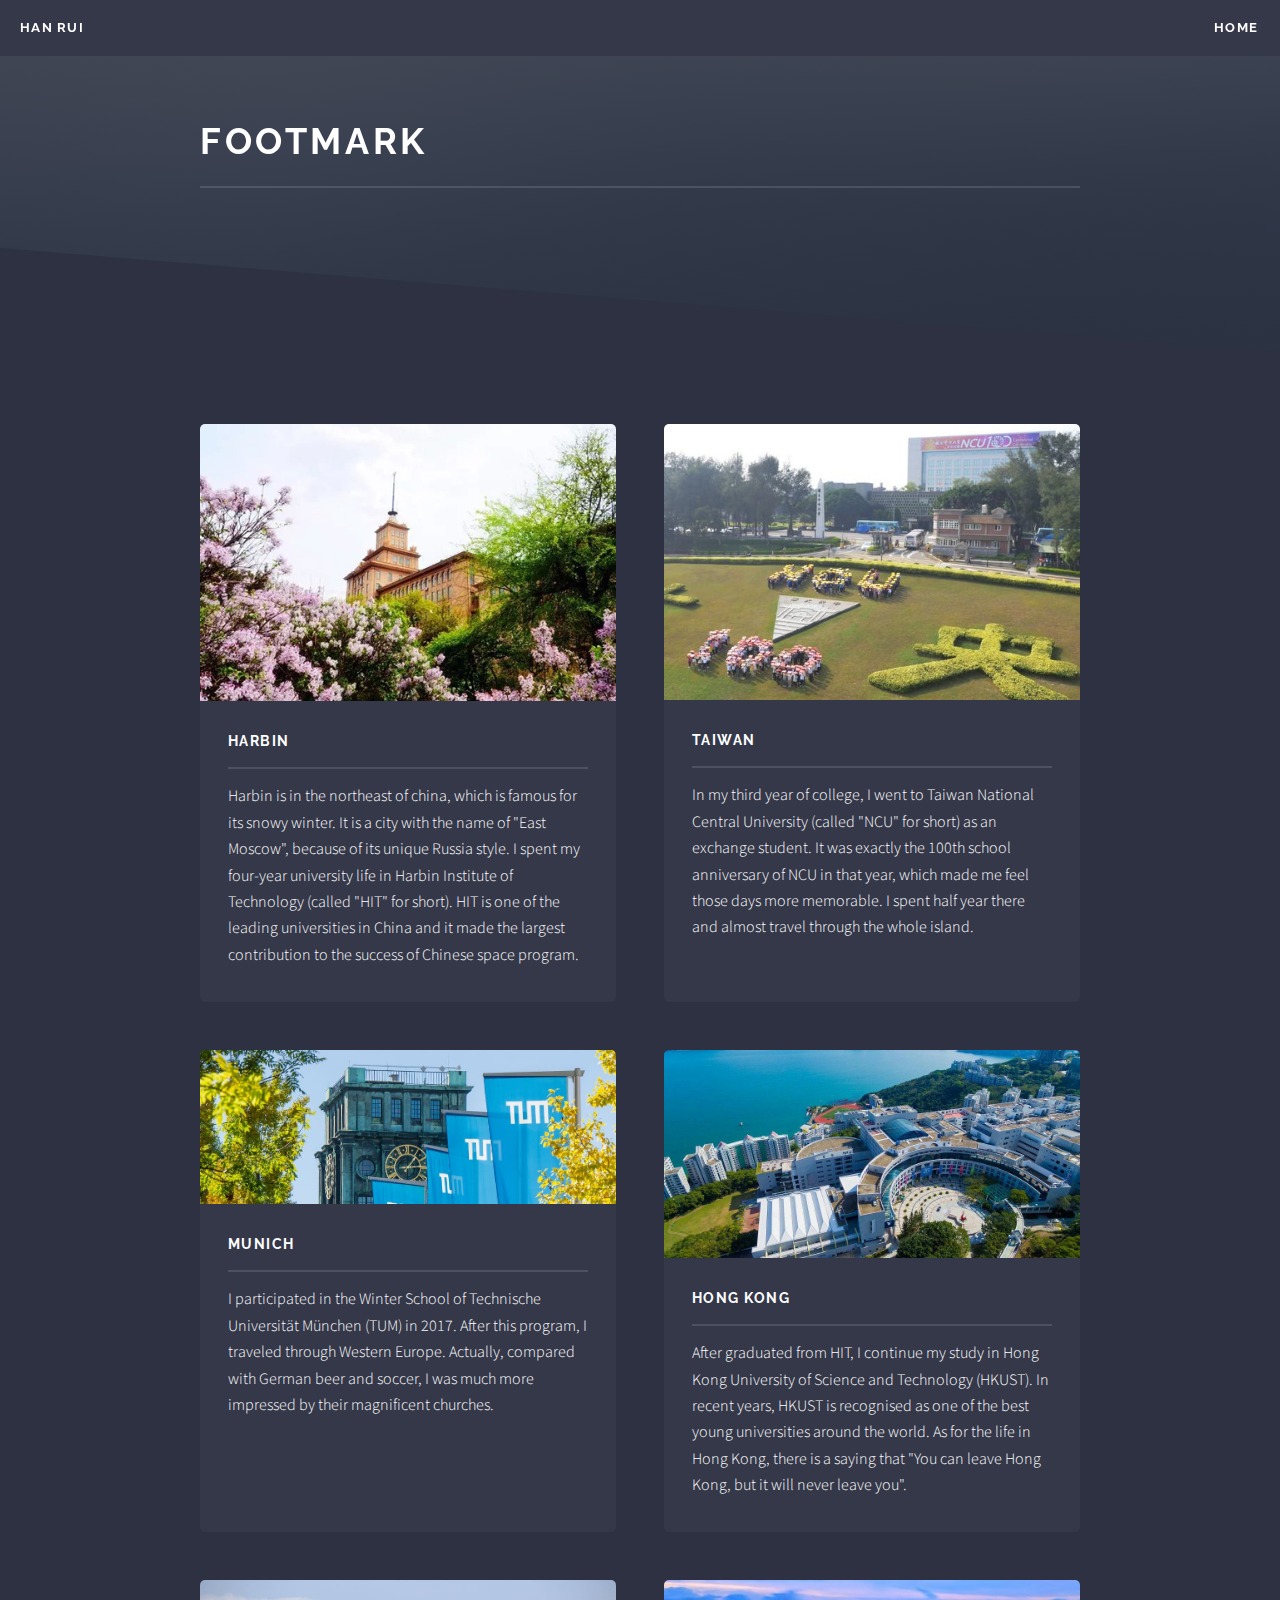
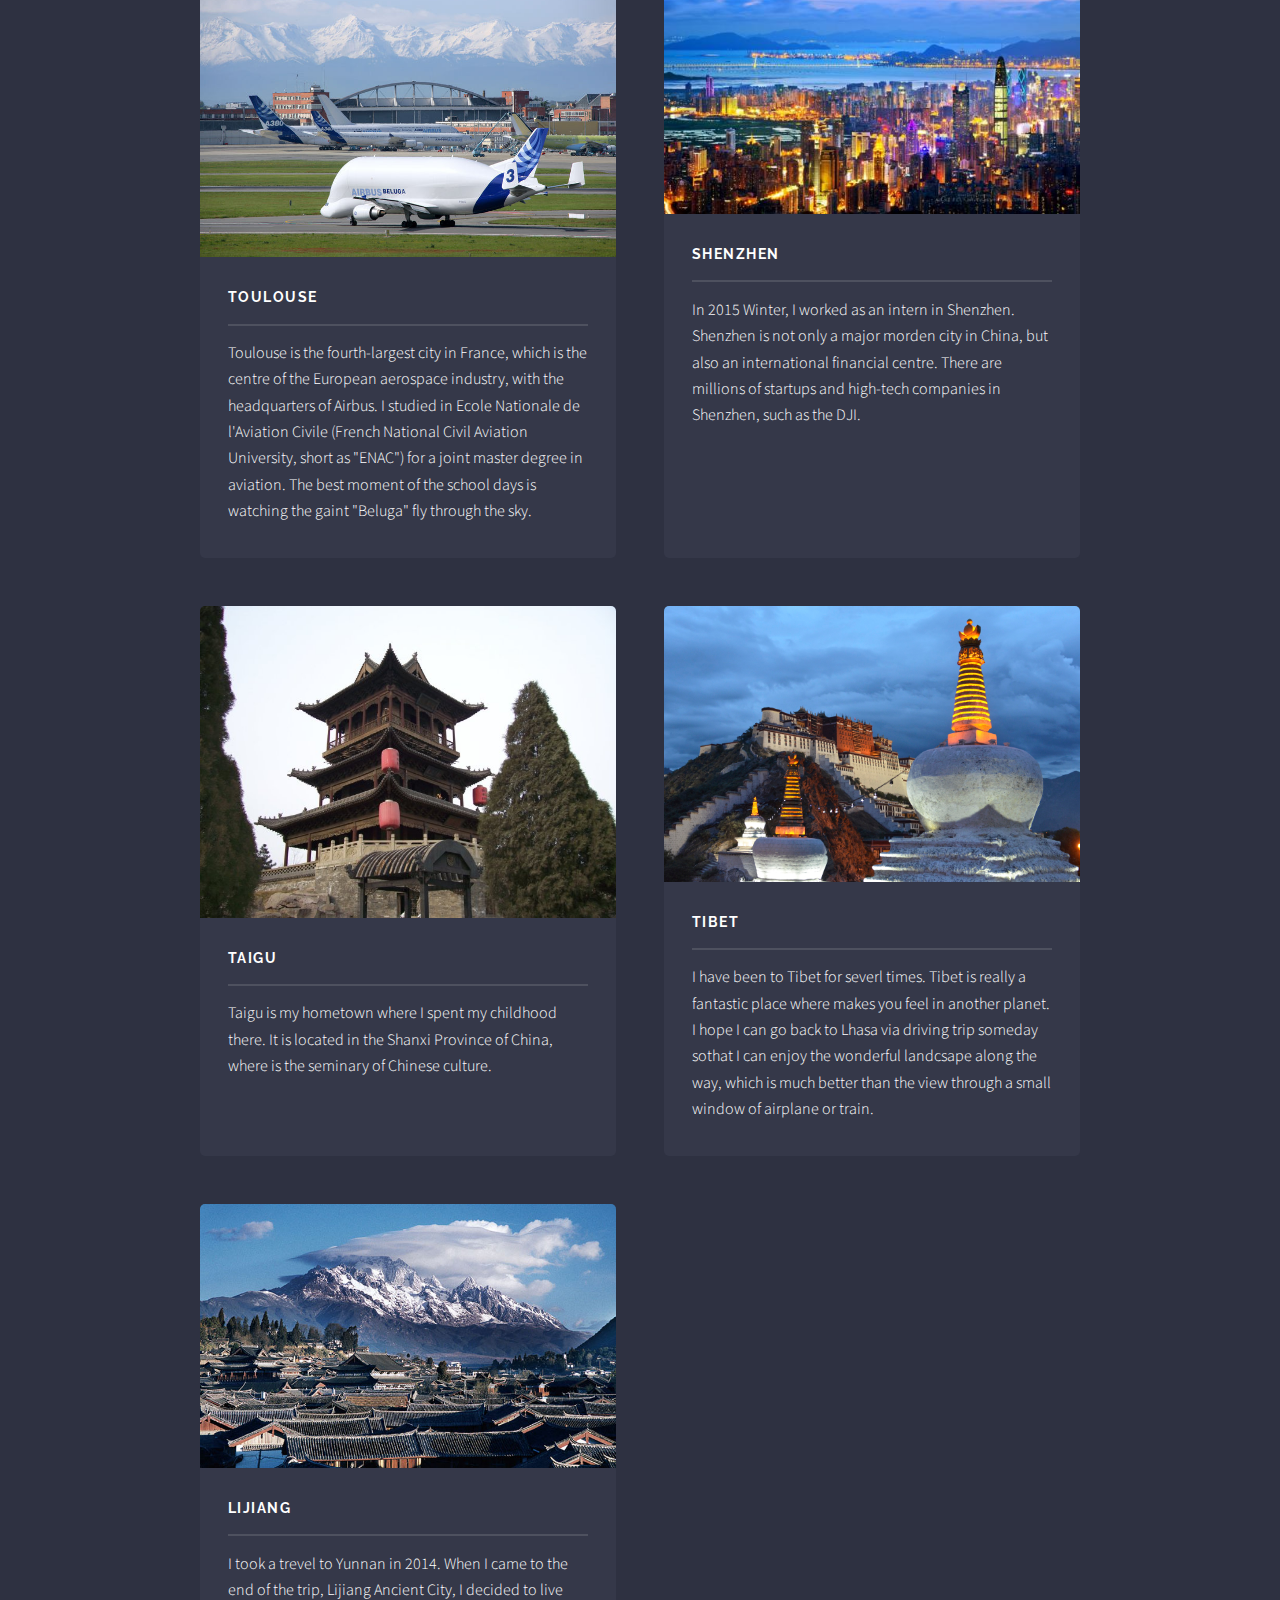
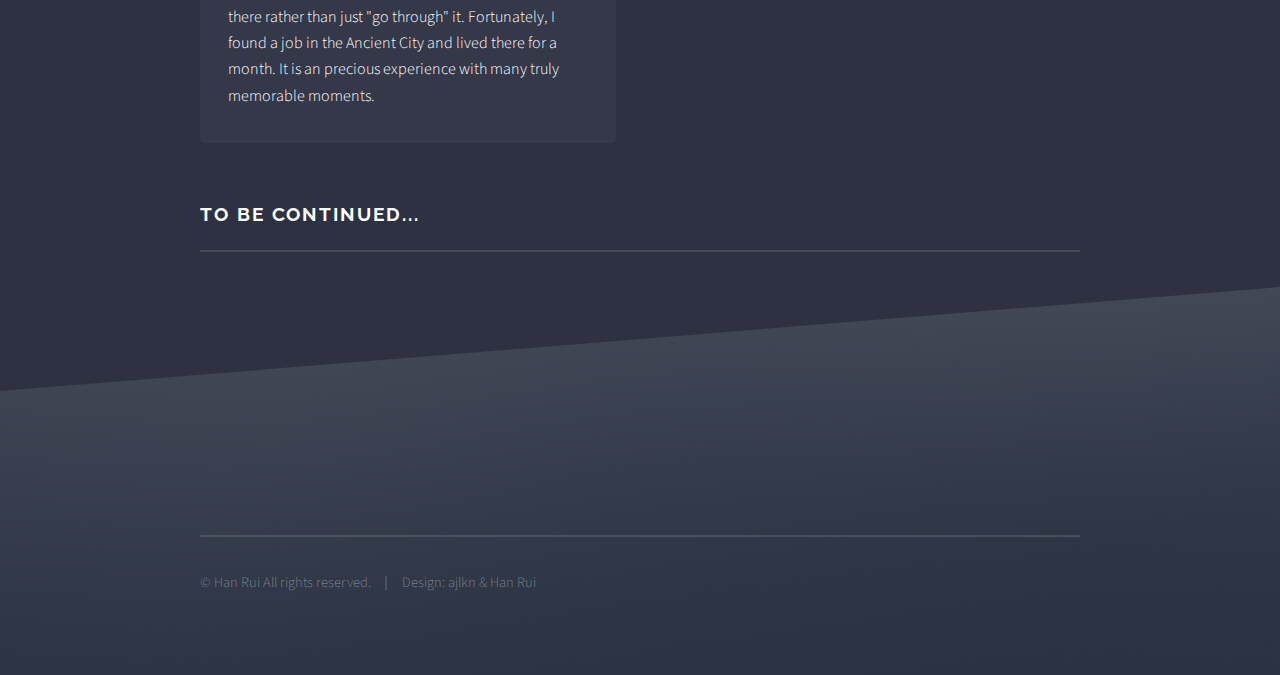
==== Footmark.All.html @ 1b54017c "Update Footmark.All.html" ====
<!DOCTYPE HTML>
<html>
	<head>
		<title>Han Rui's Footmark</title>
		<meta charset="utf-8" />
		<meta name="viewport" content="width=device-width, initial-scale=1" />
		<!--[if lte IE 8]><script src="assets/js/ie/html5shiv.js"></script><![endif]-->
		<link rel="stylesheet" href="assets/css/main.css" />
		<!--[if lte IE 9]><link rel="stylesheet" href="assets/css/ie9.css" /><![endif]-->
		<!--[if lte IE 8]><link rel="stylesheet" href="assets/css/ie8.css" /><![endif]-->

		<link rel="shortcut icon" href="favicon.ico" type="image/x-icon">
		<link rel="icon" href="favicon.ico" type="image/x-icon">
	</head>
	<body>

		<!-- Page Wrapper -->
			<div id="page-wrapper">

				<!-- Header -->
					<header id="header">
						<h1><a href="index.html">Han Rui</a></h1>
						<nav>
							<a href="index.html#four">Home</a>
						</nav>
					</header>

				<!-- Menu -->
				<!--	<nav id="menu">
						<div class="inner">
							<h2>Menu</h2>
							<ul class="links">
								<li><a class="smoothscroll" href="index.html" title="">Home</a></li>
								<li><a class="smoothscroll" href="#major" title="">Photo</a></li>
							</ul>
							<a href="#" class="close">Close</a>
						</div>
					</nav>-->

				<!-- Banner -->
					<section id="banner">
						<div class="inner">
							<!--<div class="logo"><span class="icon fa-diamond"></span></div>-->
							<h2>Footmark</h2>
							<p></a></p>
						</div>
					</section>

				<!-- Wrapper -->
					<section id="wrapper">

						<!-- Four -->
							<section id="four" class="wrapper alt style1">
								<div class="inner">
									<!--<h2 class="major">Footmark</h2>
									<p>I have been lived in many cities and I wish to leave my footprints around the world.</p>-->
									<section class="features">
										
										<article>
											<a class="image"><img src="images/H02.jpg" alt="" /></a>
											<h3 class="major">Harbin</h3>
											<p> Harbin is in the northeast of china, which is famous for its snowy winter. It is a city with the name of "East Moscow", because of its unique Russia style. I spent my four-year university life in Harbin Institute of Technology (called "HIT" for short). HIT is one of the leading universities in China and it  made the largest contribution to the success of Chinese space program.</p>
											<!--<a href="#" class="special">Learn more</a>-->
										</article>
										
										<article>
											<a class="image"><img src="images/TW02.jpg" alt="" /></a>
											<h3 class="major">Taiwan</h3>
											<p>In my third year of college, I went to Taiwan National Central University (called "NCU" for short) as an exchange student. It was exactly the 100th school anniversary of NCU in that year, which made me feel those days more memorable. I spent half year there and almost travel through the whole island.</p>
											<!--<a href="#" class="special">Learn more</a>-->
										</article>
										
										<article>
											<a class="image"><img src="images/M01.jpg" alt="" /></a>
											<h3 class="major">Munich</h3>
											<p>I participated in the Winter School of Technische Universität München (TUM) in 2017. After this program, I traveled through Western Europe. Actually, compared with German beer and soccer, I was much more impressed by their magnificent churches. </p>
											<!--<a href="#" class="special">Learn more</a>-->
										</article>
										
										<article>
											<a class="image"><img src="images/HK01.jpg" alt="" /></a>
											<h3 class="major">Hong Kong</h3>
											<p>After graduated from HIT, I continue my study in Hong Kong University of Science and Technology (HKUST). In recent years, HKUST is recognised as one of the best young universities around the world. As for the life in Hong Kong, there is a saying that "You can leave Hong Kong, but it will never leave you". </p>
											<!--<a href="#" class="special">Learn more</a>-->
										</article>
										
										<article>
											<a class="image"><img src="images/TLS04.jpg" alt="" /></a>
											<h3 class="major">Toulouse</h3>
											<p>Toulouse is the fourth-largest city in France, which is the centre of the European aerospace industry, with the headquarters of Airbus. I studied in Ecole Nationale de l'Aviation Civile (French National Civil Aviation University, short as "ENAC") for a joint master degree in aviation. The best moment of the school days is watching the gaint "Beluga" fly through the sky.  </p>
											<!--<a href="#" class="special">Learn more</a>-->
										</article>
										
										<article>
											<a class="image"><img src="images/S04.jpg" alt="" /></a>
											<h3 class="major">Shenzhen</h3>
											<p>In 2015 Winter, I worked as an intern in Shenzhen. Shenzhen is not only a major morden city in China, but also an international financial centre. There are millions of startups and high-tech companies in Shenzhen, such as the DJI.</p>
											<!--<a href="#" class="special">Learn more</a>-->
										</article>
										
										<article>
											<a class="image"><img src="images/TG01.jpg" alt="" /></a>
											<h3 class="major">Taigu</h3>
											<p> Taigu is my hometown where I spent my childhood there. It is located in the Shanxi Province of China, where is the seminary of Chinese culture.</p>
											<!--<a href="Footmark.Taigu.html" class="special">Learn more</a>-->
										</article>
										
										<article>
											<a class="image"><img src="images/T03.jpg" alt="" /></a>
											<h3 class="major">Tibet</h3>
											<p>I have been to Tibet for severl times. Tibet is really a fantastic place where makes you feel in another planet. I hope I can go back to Lhasa via driving trip someday sothat I can enjoy the wonderful landcsape along the way, which is much better than the view through a small window of airplane or train.</p>
											<!--<a href="#" class="special">Learn more</a>-->
										</article>
										
										<article>
											<a class="image"><img src="images/L05.jpg" alt="" /></a>
											<h3 class="major">Lijiang</h3>
											<p>I took a trevel to Yunnan in 2014. When I came to the end of the trip, Lijiang Ancient City, I decided to live there rather than just "go through" it. Fortunately, I found a job in the Ancient City and lived there for a month. It is an precious experience with many truly memorable moments.</p>
											<!--<a href="#" class="special">Learn more</a>-->
										</article>
										
									</section>
									<h2 class="major">To be continued...</h2>
								</div>
							</section>

					</section>

				<!-- Footer -->
					<section id="footer">
						<div class="inner">
							<ul class="copyright">
								<li>&copy; Han Rui All rights reserved.</li><li>Design: ajlkn & Han Rui</a></li>
							</ul>
						</div>
					</section>

			</div>

		<!-- Scripts -->
			<script src="assets/js/skel.min.js"></script>
			<script src="assets/js/jquery.min.js"></script>
			<script src="assets/js/jquery.scrollex.min.js"></script>
			<script src="assets/js/util.js"></script>
			<!--[if lte IE 8]><script src="assets/js/ie/respond.min.js"></script><![endif]-->
			<script src="assets/js/main.js"></script>

	</body>
</html>
---- assets/css/main.css ----
@import url(font-awesome.min.css);
@import url("https://fonts.googleapis.com/css?family=Raleway:200,700|Source+Sans+Pro:300,600,300italic,600italic");

/* Reset */

	html, body, div, span, applet, object, iframe, h1, h2, h3, h4, h5, h6, p, blockquote, pre, a, abbr, acronym, address, big, cite, code, del, dfn, em, img, ins, kbd, q, s, samp, small, strike, strong, sub, sup, tt, var, b, u, i, center, dl, dt, dd, ol, ul, li, fieldset, form, label, legend, table, caption, tbody, tfoot, thead, tr, th, td, article, aside, canvas, details, embed, figure, figcaption, footer, header, hgroup, menu, nav, output, ruby, section, summary, time, mark, audio, video {
		margin: 0;
		padding: 0;
		border: 0;
		font-size: 100%;
		font: inherit;
		vertical-align: baseline;
	}

	article, aside, details, figcaption, figure, footer, header, hgroup, menu, nav, section {
		display: block;
	}

	body {
		line-height: 1;
	}

	ol, ul {
		list-style: none;
	}

	blockquote, q {
		quotes: none;
	}

	blockquote:before, blockquote:after, q:before, q:after {
		content: '';
		content: none;
	}

	table {
		border-collapse: collapse;
		border-spacing: 0;
	}

	body {
		-webkit-text-size-adjust: none;
	}

/* Box Model */

	*, *:before, *:after {
		-moz-box-sizing: border-box;
		-webkit-box-sizing: border-box;
		box-sizing: border-box;
	}

/* Grid */

	.row {
		border-bottom: solid 1px transparent;
		-moz-box-sizing: border-box;
		-webkit-box-sizing: border-box;
		box-sizing: border-box;
	}

	.row > * {
		float: left;
		-moz-box-sizing: border-box;
		-webkit-box-sizing: border-box;
		box-sizing: border-box;
	}

	.row:after, .row:before {
		content: '';
		display: block;
		clear: both;
		height: 0;
	}

	.row.uniform > * > :first-child {
		margin-top: 0;
	}

	.row.uniform > * > :last-child {
		margin-bottom: 0;
	}

	.row.\30 \25 > * {
		padding: 0 0 0 0em;
	}

	.row.\30 \25 {
		margin: 0 0 -1px 0em;
	}

	.row.uniform.\30 \25 > * {
		padding: 0em 0 0 0em;
	}

	.row.uniform.\30 \25 {
		margin: 0em 0 -1px 0em;
	}

	.row > * {
		padding: 0 0 0 1.75em;
	}

	.row {
		margin: 0 0 -1px -1.75em;
	}

	.row.uniform > * {
		padding: 1.75em 0 0 1.75em;
	}

	.row.uniform {
		margin: -1.75em 0 -1px -1.75em;
	}

	.row.\32 00\25 > * {
		padding: 0 0 0 3.5em;
	}

	.row.\32 00\25 {
		margin: 0 0 -1px -3.5em;
	}

	.row.uniform.\32 00\25 > * {
		padding: 3.5em 0 0 3.5em;
	}

	.row.uniform.\32 00\25 {
		margin: -3.5em 0 -1px -3.5em;
	}

	.row.\31 50\25 > * {
		padding: 0 0 0 2.625em;
	}

	.row.\31 50\25 {
		margin: 0 0 -1px -2.625em;
	}

	.row.uniform.\31 50\25 > * {
		padding: 2.625em 0 0 2.625em;
	}

	.row.uniform.\31 50\25 {
		margin: -2.625em 0 -1px -2.625em;
	}

	.row.\35 0\25 > * {
		padding: 0 0 0 0.875em;
	}

	.row.\35 0\25 {
		margin: 0 0 -1px -0.875em;
	}

	.row.uniform.\35 0\25 > * {
		padding: 0.875em 0 0 0.875em;
	}

	.row.uniform.\35 0\25 {
		margin: -0.875em 0 -1px -0.875em;
	}

	.row.\32 5\25 > * {
		padding: 0 0 0 0.4375em;
	}

	.row.\32 5\25 {
		margin: 0 0 -1px -0.4375em;
	}

	.row.uniform.\32 5\25 > * {
		padding: 0.4375em 0 0 0.4375em;
	}

	.row.uniform.\32 5\25 {
		margin: -0.4375em 0 -1px -0.4375em;
	}

	.\31 2u, .\31 2u\24 {
		width: 100%;
		clear: none;
		margin-left: 0;
	}

	.\31 1u, .\31 1u\24 {
		width: 91.6666666667%;
		clear: none;
		margin-left: 0;
	}

	.\31 0u, .\31 0u\24 {
		width: 83.3333333333%;
		clear: none;
		margin-left: 0;
	}

	.\39 u, .\39 u\24 {
		width: 75%;
		clear: none;
		margin-left: 0;
	}

	.\38 u, .\38 u\24 {
		width: 66.6666666667%;
		clear: none;
		margin-left: 0;
	}

	.\37 u, .\37 u\24 {
		width: 58.3333333333%;
		clear: none;
		margin-left: 0;
	}

	.\36 u, .\36 u\24 {
		width: 50%;
		clear: none;
		margin-left: 0;
	}

	.\35 u, .\35 u\24 {
		width: 41.6666666667%;
		clear: none;
		margin-left: 0;
	}

	.\34 u, .\34 u\24 {
		width: 33.3333333333%;
		clear: none;
		margin-left: 0;
	}

	.\33 u, .\33 u\24 {
		width: 25%;
		clear: none;
		margin-left: 0;
	}

	.\32 u, .\32 u\24 {
		width: 16.6666666667%;
		clear: none;
		margin-left: 0;
	}

	.\31 u, .\31 u\24 {
		width: 8.3333333333%;
		clear: none;
		margin-left: 0;
	}

	.\31 2u\24 + *,
	.\31 1u\24 + *,
	.\31 0u\24 + *,
	.\39 u\24 + *,
	.\38 u\24 + *,
	.\37 u\24 + *,
	.\36 u\24 + *,
	.\35 u\24 + *,
	.\34 u\24 + *,
	.\33 u\24 + *,
	.\32 u\24 + *,
	.\31 u\24 + * {
		clear: left;
	}

	.\-11u {
		margin-left: 91.66667%;
	}

	.\-10u {
		margin-left: 83.33333%;
	}

	.\-9u {
		margin-left: 75%;
	}

	.\-8u {
		margin-left: 66.66667%;
	}

	.\-7u {
		margin-left: 58.33333%;
	}

	.\-6u {
		margin-left: 50%;
	}

	.\-5u {
		margin-left: 41.66667%;
	}

	.\-4u {
		margin-left: 33.33333%;
	}

	.\-3u {
		margin-left: 25%;
	}

	.\-2u {
		margin-left: 16.66667%;
	}

	.\-1u {
		margin-left: 8.33333%;
	}

	@media screen and (max-width: 1680px) {

		.row > * {
			padding: 0 0 0 1.75em;
		}

		.row {
			margin: 0 0 -1px -1.75em;
		}

		.row.uniform > * {
			padding: 1.75em 0 0 1.75em;
		}

		.row.uniform {
			margin: -1.75em 0 -1px -1.75em;
		}

		.row.\32 00\25 > * {
			padding: 0 0 0 3.5em;
		}

		.row.\32 00\25 {
			margin: 0 0 -1px -3.5em;
		}

		.row.uniform.\32 00\25 > * {
			padding: 3.5em 0 0 3.5em;
		}

		.row.uniform.\32 00\25 {
			margin: -3.5em 0 -1px -3.5em;
		}

		.row.\31 50\25 > * {
			padding: 0 0 0 2.625em;
		}

		.row.\31 50\25 {
			margin: 0 0 -1px -2.625em;
		}

		.row.uniform.\31 50\25 > * {
			padding: 2.625em 0 0 2.625em;
		}

		.row.uniform.\31 50\25 {
			margin: -2.625em 0 -1px -2.625em;
		}

		.row.\35 0\25 > * {
			padding: 0 0 0 0.875em;
		}

		.row.\35 0\25 {
			margin: 0 0 -1px -0.875em;
		}

		.row.uniform.\35 0\25 > * {
			padding: 0.875em 0 0 0.875em;
		}

		.row.uniform.\35 0\25 {
			margin: -0.875em 0 -1px -0.875em;
		}

		.row.\32 5\25 > * {
			padding: 0 0 0 0.4375em;
		}

		.row.\32 5\25 {
			margin: 0 0 -1px -0.4375em;
		}

		.row.uniform.\32 5\25 > * {
			padding: 0.4375em 0 0 0.4375em;
		}

		.row.uniform.\32 5\25 {
			margin: -0.4375em 0 -1px -0.4375em;
		}

		.\31 2u\28xlarge\29, .\31 2u\24\28xlarge\29 {
			width: 100%;
			clear: none;
			margin-left: 0;
		}

		.\31 1u\28xlarge\29, .\31 1u\24\28xlarge\29 {
			width: 91.6666666667%;
			clear: none;
			margin-left: 0;
		}

		.\31 0u\28xlarge\29, .\31 0u\24\28xlarge\29 {
			width: 83.3333333333%;
			clear: none;
			margin-left: 0;
		}

		.\39 u\28xlarge\29, .\39 u\24\28xlarge\29 {
			width: 75%;
			clear: none;
			margin-left: 0;
		}

		.\38 u\28xlarge\29, .\38 u\24\28xlarge\29 {
			width: 66.6666666667%;
			clear: none;
			margin-left: 0;
		}

		.\37 u\28xlarge\29, .\37 u\24\28xlarge\29 {
			width: 58.3333333333%;
			clear: none;
			margin-left: 0;
		}

		.\36 u\28xlarge\29, .\36 u\24\28xlarge\29 {
			width: 50%;
			clear: none;
			margin-left: 0;
		}

		.\35 u\28xlarge\29, .\35 u\24\28xlarge\29 {
			width: 41.6666666667%;
			clear: none;
			margin-left: 0;
		}

		.\34 u\28xlarge\29, .\34 u\24\28xlarge\29 {
			width: 33.3333333333%;
			clear: none;
			margin-left: 0;
		}

		.\33 u\28xlarge\29, .\33 u\24\28xlarge\29 {
			width: 25%;
			clear: none;
			margin-left: 0;
		}

		.\32 u\28xlarge\29, .\32 u\24\28xlarge\29 {
			width: 16.6666666667%;
			clear: none;
			margin-left: 0;
		}

		.\31 u\28xlarge\29, .\31 u\24\28xlarge\29 {
			width: 8.3333333333%;
			clear: none;
			margin-left: 0;
		}

		.\31 2u\24\28xlarge\29 + *,
		.\31 1u\24\28xlarge\29 + *,
		.\31 0u\24\28xlarge\29 + *,
		.\39 u\24\28xlarge\29 + *,
		.\38 u\24\28xlarge\29 + *,
		.\37 u\24\28xlarge\29 + *,
		.\36 u\24\28xlarge\29 + *,
		.\35 u\24\28xlarge\29 + *,
		.\34 u\24\28xlarge\29 + *,
		.\33 u\24\28xlarge\29 + *,
		.\32 u\24\28xlarge\29 + *,
		.\31 u\24\28xlarge\29 + * {
			clear: left;
		}

		.\-11u\28xlarge\29 {
			margin-left: 91.66667%;
		}

		.\-10u\28xlarge\29 {
			margin-left: 83.33333%;
		}

		.\-9u\28xlarge\29 {
			margin-left: 75%;
		}

		.\-8u\28xlarge\29 {
			margin-left: 66.66667%;
		}

		.\-7u\28xlarge\29 {
			margin-left: 58.33333%;
		}

		.\-6u\28xlarge\29 {
			margin-left: 50%;
		}

		.\-5u\28xlarge\29 {
			margin-left: 41.66667%;
		}

		.\-4u\28xlarge\29 {
			margin-left: 33.33333%;
		}

		.\-3u\28xlarge\29 {
			margin-left: 25%;
		}

		.\-2u\28xlarge\29 {
			margin-left: 16.66667%;
		}

		.\-1u\28xlarge\29 {
			margin-left: 8.33333%;
		}

	}

	@media screen and (max-width: 1280px) {

		.row > * {
			padding: 0 0 0 1.75em;
		}

		.row {
			margin: 0 0 -1px -1.75em;
		}

		.row.uniform > * {
			padding: 1.75em 0 0 1.75em;
		}

		.row.uniform {
			margin: -1.75em 0 -1px -1.75em;
		}

		.row.\32 00\25 > * {
			padding: 0 0 0 3.5em;
		}

		.row.\32 00\25 {
			margin: 0 0 -1px -3.5em;
		}

		.row.uniform.\32 00\25 > * {
			padding: 3.5em 0 0 3.5em;
		}

		.row.uniform.\32 00\25 {
			margin: -3.5em 0 -1px -3.5em;
		}

		.row.\31 50\25 > * {
			padding: 0 0 0 2.625em;
		}

		.row.\31 50\25 {
			margin: 0 0 -1px -2.625em;
		}

		.row.uniform.\31 50\25 > * {
			padding: 2.625em 0 0 2.625em;
		}

		.row.uniform.\31 50\25 {
			margin: -2.625em 0 -1px -2.625em;
		}

		.row.\35 0\25 > * {
			padding: 0 0 0 0.875em;
		}

		.row.\35 0\25 {
			margin: 0 0 -1px -0.875em;
		}

		.row.uniform.\35 0\25 > * {
			padding: 0.875em 0 0 0.875em;
		}

		.row.uniform.\35 0\25 {
			margin: -0.875em 0 -1px -0.875em;
		}

		.row.\32 5\25 > * {
			padding: 0 0 0 0.4375em;
		}

		.row.\32 5\25 {
			margin: 0 0 -1px -0.4375em;
		}

		.row.uniform.\32 5\25 > * {
			padding: 0.4375em 0 0 0.4375em;
		}

		.row.uniform.\32 5\25 {
			margin: -0.4375em 0 -1px -0.4375em;
		}

		.\31 2u\28large\29, .\31 2u\24\28large\29 {
			width: 100%;
			clear: none;
			margin-left: 0;
		}

		.\31 1u\28large\29, .\31 1u\24\28large\29 {
			width: 91.6666666667%;
			clear: none;
			margin-left: 0;
		}

		.\31 0u\28large\29, .\31 0u\24\28large\29 {
			width: 83.3333333333%;
			clear: none;
			margin-left: 0;
		}

		.\39 u\28large\29, .\39 u\24\28large\29 {
			width: 75%;
			clear: none;
			margin-left: 0;
		}

		.\38 u\28large\29, .\38 u\24\28large\29 {
			width: 66.6666666667%;
			clear: none;
			margin-left: 0;
		}

		.\37 u\28large\29, .\37 u\24\28large\29 {
			width: 58.3333333333%;
			clear: none;
			margin-left: 0;
		}

		.\36 u\28large\29, .\36 u\24\28large\29 {
			width: 50%;
			clear: none;
			margin-left: 0;
		}

		.\35 u\28large\29, .\35 u\24\28large\29 {
			width: 41.6666666667%;
			clear: none;
			margin-left: 0;
		}

		.\34 u\28large\29, .\34 u\24\28large\29 {
			width: 33.3333333333%;
			clear: none;
			margin-left: 0;
		}

		.\33 u\28large\29, .\33 u\24\28large\29 {
			width: 25%;
			clear: none;
			margin-left: 0;
		}

		.\32 u\28large\29, .\32 u\24\28large\29 {
			width: 16.6666666667%;
			clear: none;
			margin-left: 0;
		}

		.\31 u\28large\29, .\31 u\24\28large\29 {
			width: 8.3333333333%;
			clear: none;
			margin-left: 0;
		}

		.\31 2u\24\28large\29 + *,
		.\31 1u\24\28large\29 + *,
		.\31 0u\24\28large\29 + *,
		.\39 u\24\28large\29 + *,
		.\38 u\24\28large\29 + *,
		.\37 u\24\28large\29 + *,
		.\36 u\24\28large\29 + *,
		.\35 u\24\28large\29 + *,
		.\34 u\24\28large\29 + *,
		.\33 u\24\28large\29 + *,
		.\32 u\24\28large\29 + *,
		.\31 u\24\28large\29 + * {
			clear: left;
		}

		.\-11u\28large\29 {
			margin-left: 91.66667%;
		}

		.\-10u\28large\29 {
			margin-left: 83.33333%;
		}

		.\-9u\28large\29 {
			margin-left: 75%;
		}

		.\-8u\28large\29 {
			margin-left: 66.66667%;
		}

		.\-7u\28large\29 {
			margin-left: 58.33333%;
		}

		.\-6u\28large\29 {
			margin-left: 50%;
		}

		.\-5u\28large\29 {
			margin-left: 41.66667%;
		}

		.\-4u\28large\29 {
			margin-left: 33.33333%;
		}

		.\-3u\28large\29 {
			margin-left: 25%;
		}

		.\-2u\28large\29 {
			margin-left: 16.66667%;
		}

		.\-1u\28large\29 {
			margin-left: 8.33333%;
		}

	}

	@media screen and (max-width: 980px) {

		.row > * {
			padding: 0 0 0 1.75em;
		}

		.row {
			margin: 0 0 -1px -1.75em;
		}

		.row.uniform > * {
			padding: 1.75em 0 0 1.75em;
		}

		.row.uniform {
			margin: -1.75em 0 -1px -1.75em;
		}

		.row.\32 00\25 > * {
			padding: 0 0 0 3.5em;
		}

		.row.\32 00\25 {
			margin: 0 0 -1px -3.5em;
		}

		.row.uniform.\32 00\25 > * {
			padding: 3.5em 0 0 3.5em;
		}

		.row.uniform.\32 00\25 {
			margin: -3.5em 0 -1px -3.5em;
		}

		.row.\31 50\25 > * {
			padding: 0 0 0 2.625em;
		}

		.row.\31 50\25 {
			margin: 0 0 -1px -2.625em;
		}

		.row.uniform.\31 50\25 > * {
			padding: 2.625em 0 0 2.625em;
		}

		.row.uniform.\31 50\25 {
			margin: -2.625em 0 -1px -2.625em;
		}

		.row.\35 0\25 > * {
			padding: 0 0 0 0.875em;
		}

		.row.\35 0\25 {
			margin: 0 0 -1px -0.875em;
		}

		.row.uniform.\35 0\25 > * {
			padding: 0.875em 0 0 0.875em;
		}

		.row.uniform.\35 0\25 {
			margin: -0.875em 0 -1px -0.875em;
		}

		.row.\32 5\25 > * {
			padding: 0 0 0 0.4375em;
		}

		.row.\32 5\25 {
			margin: 0 0 -1px -0.4375em;
		}

		.row.uniform.\32 5\25 > * {
			padding: 0.4375em 0 0 0.4375em;
		}

		.row.uniform.\32 5\25 {
			margin: -0.4375em 0 -1px -0.4375em;
		}

		.\31 2u\28medium\29, .\31 2u\24\28medium\29 {
			width: 100%;
			clear: none;
			margin-left: 0;
		}

		.\31 1u\28medium\29, .\31 1u\24\28medium\29 {
			width: 91.6666666667%;
			clear: none;
			margin-left: 0;
		}

		.\31 0u\28medium\29, .\31 0u\24\28medium\29 {
			width: 83.3333333333%;
			clear: none;
			margin-left: 0;
		}

		.\39 u\28medium\29, .\39 u\24\28medium\29 {
			width: 75%;
			clear: none;
			margin-left: 0;
		}

		.\38 u\28medium\29, .\38 u\24\28medium\29 {
			width: 66.6666666667%;
			clear: none;
			margin-left: 0;
		}

		.\37 u\28medium\29, .\37 u\24\28medium\29 {
			width: 58.3333333333%;
			clear: none;
			margin-left: 0;
		}

		.\36 u\28medium\29, .\36 u\24\28medium\29 {
			width: 50%;
			clear: none;
			margin-left: 0;
		}

		.\35 u\28medium\29, .\35 u\24\28medium\29 {
			width: 41.6666666667%;
			clear: none;
			margin-left: 0;
		}

		.\34 u\28medium\29, .\34 u\24\28medium\29 {
			width: 33.3333333333%;
			clear: none;
			margin-left: 0;
		}

		.\33 u\28medium\29, .\33 u\24\28medium\29 {
			width: 25%;
			clear: none;
			margin-left: 0;
		}

		.\32 u\28medium\29, .\32 u\24\28medium\29 {
			width: 16.6666666667%;
			clear: none;
			margin-left: 0;
		}

		.\31 u\28medium\29, .\31 u\24\28medium\29 {
			width: 8.3333333333%;
			clear: none;
			margin-left: 0;
		}

		.\31 2u\24\28medium\29 + *,
		.\31 1u\24\28medium\29 + *,
		.\31 0u\24\28medium\29 + *,
		.\39 u\24\28medium\29 + *,
		.\38 u\24\28medium\29 + *,
		.\37 u\24\28medium\29 + *,
		.\36 u\24\28medium\29 + *,
		.\35 u\24\28medium\29 + *,
		.\34 u\24\28medium\29 + *,
		.\33 u\24\28medium\29 + *,
		.\32 u\24\28medium\29 + *,
		.\31 u\24\28medium\29 + * {
			clear: left;
		}

		.\-11u\28medium\29 {
			margin-left: 91.66667%;
		}

		.\-10u\28medium\29 {
			margin-left: 83.33333%;
		}

		.\-9u\28medium\29 {
			margin-left: 75%;
		}

		.\-8u\28medium\29 {
			margin-left: 66.66667%;
		}

		.\-7u\28medium\29 {
			margin-left: 58.33333%;
		}

		.\-6u\28medium\29 {
			margin-left: 50%;
		}

		.\-5u\28medium\29 {
			margin-left: 41.66667%;
		}

		.\-4u\28medium\29 {
			margin-left: 33.33333%;
		}

		.\-3u\28medium\29 {
			margin-left: 25%;
		}

		.\-2u\28medium\29 {
			margin-left: 16.66667%;
		}

		.\-1u\28medium\29 {
			margin-left: 8.33333%;
		}

	}

	@media screen and (max-width: 736px) {

		.row > * {
			padding: 0 0 0 1.25em;
		}

		.row {
			margin: 0 0 -1px -1.25em;
		}

		.row.uniform > * {
			padding: 1.25em 0 0 1.25em;
		}

		.row.uniform {
			margin: -1.25em 0 -1px -1.25em;
		}

		.row.\32 00\25 > * {
			padding: 0 0 0 2.5em;
		}

		.row.\32 00\25 {
			margin: 0 0 -1px -2.5em;
		}

		.row.uniform.\32 00\25 > * {
			padding: 2.5em 0 0 2.5em;
		}

		.row.uniform.\32 00\25 {
			margin: -2.5em 0 -1px -2.5em;
		}

		.row.\31 50\25 > * {
			padding: 0 0 0 1.875em;
		}

		.row.\31 50\25 {
			margin: 0 0 -1px -1.875em;
		}

		.row.uniform.\31 50\25 > * {
			padding: 1.875em 0 0 1.875em;
		}

		.row.uniform.\31 50\25 {
			margin: -1.875em 0 -1px -1.875em;
		}

		.row.\35 0\25 > * {
			padding: 0 0 0 0.625em;
		}

		.row.\35 0\25 {
			margin: 0 0 -1px -0.625em;
		}

		.row.uniform.\35 0\25 > * {
			padding: 0.625em 0 0 0.625em;
		}

		.row.uniform.\35 0\25 {
			margin: -0.625em 0 -1px -0.625em;
		}

		.row.\32 5\25 > * {
			padding: 0 0 0 0.3125em;
		}

		.row.\32 5\25 {
			margin: 0 0 -1px -0.3125em;
		}

		.row.uniform.\32 5\25 > * {
			padding: 0.3125em 0 0 0.3125em;
		}

		.row.uniform.\32 5\25 {
			margin: -0.3125em 0 -1px -0.3125em;
		}

		.\31 2u\28small\29, .\31 2u\24\28small\29 {
			width: 100%;
			clear: none;
			margin-left: 0;
		}

		.\31 1u\28small\29, .\31 1u\24\28small\29 {
			width: 91.6666666667%;
			clear: none;
			margin-left: 0;
		}

		.\31 0u\28small\29, .\31 0u\24\28small\29 {
			width: 83.3333333333%;
			clear: none;
			margin-left: 0;
		}

		.\39 u\28small\29, .\39 u\24\28small\29 {
			width: 75%;
			clear: none;
			margin-left: 0;
		}

		.\38 u\28small\29, .\38 u\24\28small\29 {
			width: 66.6666666667%;
			clear: none;
			margin-left: 0;
		}

		.\37 u\28small\29, .\37 u\24\28small\29 {
			width: 58.3333333333%;
			clear: none;
			margin-left: 0;
		}

		.\36 u\28small\29, .\36 u\24\28small\29 {
			width: 50%;
			clear: none;
			margin-left: 0;
		}

		.\35 u\28small\29, .\35 u\24\28small\29 {
			width: 41.6666666667%;
			clear: none;
			margin-left: 0;
		}

		.\34 u\28small\29, .\34 u\24\28small\29 {
			width: 33.3333333333%;
			clear: none;
			margin-left: 0;
		}

		.\33 u\28small\29, .\33 u\24\28small\29 {
			width: 25%;
			clear: none;
			margin-left: 0;
		}

		.\32 u\28small\29, .\32 u\24\28small\29 {
			width: 16.6666666667%;
			clear: none;
			margin-left: 0;
		}

		.\31 u\28small\29, .\31 u\24\28small\29 {
			width: 8.3333333333%;
			clear: none;
			margin-left: 0;
		}

		.\31 2u\24\28small\29 + *,
		.\31 1u\24\28small\29 + *,
		.\31 0u\24\28small\29 + *,
		.\39 u\24\28small\29 + *,
		.\38 u\24\28small\29 + *,
		.\37 u\24\28small\29 + *,
		.\36 u\24\28small\29 + *,
		.\35 u\24\28small\29 + *,
		.\34 u\24\28small\29 + *,
		.\33 u\24\28small\29 + *,
		.\32 u\24\28small\29 + *,
		.\31 u\24\28small\29 + * {
			clear: left;
		}

		.\-11u\28small\29 {
			margin-left: 91.66667%;
		}

		.\-10u\28small\29 {
			margin-left: 83.33333%;
		}

		.\-9u\28small\29 {
			margin-left: 75%;
		}

		.\-8u\28small\29 {
			margin-left: 66.66667%;
		}

		.\-7u\28small\29 {
			margin-left: 58.33333%;
		}

		.\-6u\28small\29 {
			margin-left: 50%;
		}

		.\-5u\28small\29 {
			margin-left: 41.66667%;
		}

		.\-4u\28small\29 {
			margin-left: 33.33333%;
		}

		.\-3u\28small\29 {
			margin-left: 25%;
		}

		.\-2u\28small\29 {
			margin-left: 16.66667%;
		}

		.\-1u\28small\29 {
			margin-left: 8.33333%;
		}

	}

	@media screen and (max-width: 640px) {

		.row > * {
			padding: 0 0 0 1.25em;
		}

		.row {
			margin: 0 0 -1px -1.25em;
		}

		.row.uniform > * {
			padding: 1.25em 0 0 1.25em;
		}

		.row.uniform {
			margin: -1.25em 0 -1px -1.25em;
		}

		.row.\32 00\25 > * {
			padding: 0 0 0 2.5em;
		}

		.row.\32 00\25 {
			margin: 0 0 -1px -2.5em;
		}

		.row.uniform.\32 00\25 > * {
			padding: 2.5em 0 0 2.5em;
		}

		.row.uniform.\32 00\25 {
			margin: -2.5em 0 -1px -2.5em;
		}

		.row.\31 50\25 > * {
			padding: 0 0 0 1.875em;
		}

		.row.\31 50\25 {
			margin: 0 0 -1px -1.875em;
		}

		.row.uniform.\31 50\25 > * {
			padding: 1.875em 0 0 1.875em;
		}

		.row.uniform.\31 50\25 {
			margin: -1.875em 0 -1px -1.875em;
		}

		.row.\35 0\25 > * {
			padding: 0 0 0 0.625em;
		}

		.row.\35 0\25 {
			margin: 0 0 -1px -0.625em;
		}

		.row.uniform.\35 0\25 > * {
			padding: 0.625em 0 0 0.625em;
		}

		.row.uniform.\35 0\25 {
			margin: -0.625em 0 -1px -0.625em;
		}

		.row.\32 5\25 > * {
			padding: 0 0 0 0.3125em;
		}

		.row.\32 5\25 {
			margin: 0 0 -1px -0.3125em;
		}

		.row.uniform.\32 5\25 > * {
			padding: 0.3125em 0 0 0.3125em;
		}

		.row.uniform.\32 5\25 {
			margin: -0.3125em 0 -1px -0.3125em;
		}

		.\31 2u\28xsmall\29, .\31 2u\24\28xsmall\29 {
			width: 100%;
			clear: none;
			margin-left: 0;
		}

		.\31 1u\28xsmall\29, .\31 1u\24\28xsmall\29 {
			width: 91.6666666667%;
			clear: none;
			margin-left: 0;
		}

		.\31 0u\28xsmall\29, .\31 0u\24\28xsmall\29 {
			width: 83.3333333333%;
			clear: none;
			margin-left: 0;
		}

		.\39 u\28xsmall\29, .\39 u\24\28xsmall\29 {
			width: 75%;
			clear: none;
			margin-left: 0;
		}

		.\38 u\28xsmall\29, .\38 u\24\28xsmall\29 {
			width: 66.6666666667%;
			clear: none;
			margin-left: 0;
		}

		.\37 u\28xsmall\29, .\37 u\24\28xsmall\29 {
			width: 58.3333333333%;
			clear: none;
			margin-left: 0;
		}

		.\36 u\28xsmall\29, .\36 u\24\28xsmall\29 {
			width: 50%;
			clear: none;
			margin-left: 0;
		}

		.\35 u\28xsmall\29, .\35 u\24\28xsmall\29 {
			width: 41.6666666667%;
			clear: none;
			margin-left: 0;
		}

		.\34 u\28xsmall\29, .\34 u\24\28xsmall\29 {
			width: 33.3333333333%;
			clear: none;
			margin-left: 0;
		}

		.\33 u\28xsmall\29, .\33 u\24\28xsmall\29 {
			width: 25%;
			clear: none;
			margin-left: 0;
		}

		.\32 u\28xsmall\29, .\32 u\24\28xsmall\29 {
			width: 16.6666666667%;
			clear: none;
			margin-left: 0;
		}

		.\31 u\28xsmall\29, .\31 u\24\28xsmall\29 {
			width: 8.3333333333%;
			clear: none;
			margin-left: 0;
		}

		.\31 2u\24\28xsmall\29 + *,
		.\31 1u\24\28xsmall\29 + *,
		.\31 0u\24\28xsmall\29 + *,
		.\39 u\24\28xsmall\29 + *,
		.\38 u\24\28xsmall\29 + *,
		.\37 u\24\28xsmall\29 + *,
		.\36 u\24\28xsmall\29 + *,
		.\35 u\24\28xsmall\29 + *,
		.\34 u\24\28xsmall\29 + *,
		.\33 u\24\28xsmall\29 + *,
		.\32 u\24\28xsmall\29 + *,
		.\31 u\24\28xsmall\29 + * {
			clear: left;
		}

		.\-11u\28xsmall\29 {
			margin-left: 91.66667%;
		}

		.\-10u\28xsmall\29 {
			margin-left: 83.33333%;
		}

		.\-9u\28xsmall\29 {
			margin-left: 75%;
		}

		.\-8u\28xsmall\29 {
			margin-left: 66.66667%;
		}

		.\-7u\28xsmall\29 {
			margin-left: 58.33333%;
		}

		.\-6u\28xsmall\29 {
			margin-left: 50%;
		}

		.\-5u\28xsmall\29 {
			margin-left: 41.66667%;
		}

		.\-4u\28xsmall\29 {
			margin-left: 33.33333%;
		}

		.\-3u\28xsmall\29 {
			margin-left: 25%;
		}

		.\-2u\28xsmall\29 {
			margin-left: 16.66667%;
		}

		.\-1u\28xsmall\29 {
			margin-left: 8.33333%;
		}

	}

	@media screen and (max-width: 360px) {

		.row > * {
			padding: 0 0 0 1.25em;
		}

		.row {
			margin: 0 0 -1px -1.25em;
		}

		.row.uniform > * {
			padding: 1.25em 0 0 1.25em;
		}

		.row.uniform {
			margin: -1.25em 0 -1px -1.25em;
		}

		.row.\32 00\25 > * {
			padding: 0 0 0 2.5em;
		}

		.row.\32 00\25 {
			margin: 0 0 -1px -2.5em;
		}

		.row.uniform.\32 00\25 > * {
			padding: 2.5em 0 0 2.5em;
		}

		.row.uniform.\32 00\25 {
			margin: -2.5em 0 -1px -2.5em;
		}

		.row.\31 50\25 > * {
			padding: 0 0 0 1.875em;
		}

		.row.\31 50\25 {
			margin: 0 0 -1px -1.875em;
		}

		.row.uniform.\31 50\25 > * {
			padding: 1.875em 0 0 1.875em;
		}

		.row.uniform.\31 50\25 {
			margin: -1.875em 0 -1px -1.875em;
		}

		.row.\35 0\25 > * {
			padding: 0 0 0 0.625em;
		}

		.row.\35 0\25 {
			margin: 0 0 -1px -0.625em;
		}

		.row.uniform.\35 0\25 > * {
			padding: 0.625em 0 0 0.625em;
		}

		.row.uniform.\35 0\25 {
			margin: -0.625em 0 -1px -0.625em;
		}

		.row.\32 5\25 > * {
			padding: 0 0 0 0.3125em;
		}

		.row.\32 5\25 {
			margin: 0 0 -1px -0.3125em;
		}

		.row.uniform.\32 5\25 > * {
			padding: 0.3125em 0 0 0.3125em;
		}

		.row.uniform.\32 5\25 {
			margin: -0.3125em 0 -1px -0.3125em;
		}

		.\31 2u\28xxsmall\29, .\31 2u\24\28xxsmall\29 {
			width: 100%;
			clear: none;
			margin-left: 0;
		}

		.\31 1u\28xxsmall\29, .\31 1u\24\28xxsmall\29 {
			width: 91.6666666667%;
			clear: none;
			margin-left: 0;
		}

		.\31 0u\28xxsmall\29, .\31 0u\24\28xxsmall\29 {
			width: 83.3333333333%;
			clear: none;
			margin-left: 0;
		}

		.\39 u\28xxsmall\29, .\39 u\24\28xxsmall\29 {
			width: 75%;
			clear: none;
			margin-left: 0;
		}

		.\38 u\28xxsmall\29, .\38 u\24\28xxsmall\29 {
			width: 66.6666666667%;
			clear: none;
			margin-left: 0;
		}

		.\37 u\28xxsmall\29, .\37 u\24\28xxsmall\29 {
			width: 58.3333333333%;
			clear: none;
			margin-left: 0;
		}

		.\36 u\28xxsmall\29, .\36 u\24\28xxsmall\29 {
			width: 50%;
			clear: none;
			margin-left: 0;
		}

		.\35 u\28xxsmall\29, .\35 u\24\28xxsmall\29 {
			width: 41.6666666667%;
			clear: none;
			margin-left: 0;
		}

		.\34 u\28xxsmall\29, .\34 u\24\28xxsmall\29 {
			width: 33.3333333333%;
			clear: none;
			margin-left: 0;
		}

		.\33 u\28xxsmall\29, .\33 u\24\28xxsmall\29 {
			width: 25%;
			clear: none;
			margin-left: 0;
		}

		.\32 u\28xxsmall\29, .\32 u\24\28xxsmall\29 {
			width: 16.6666666667%;
			clear: none;
			margin-left: 0;
		}

		.\31 u\28xxsmall\29, .\31 u\24\28xxsmall\29 {
			width: 8.3333333333%;
			clear: none;
			margin-left: 0;
		}

		.\31 2u\24\28xxsmall\29 + *,
		.\31 1u\24\28xxsmall\29 + *,
		.\31 0u\24\28xxsmall\29 + *,
		.\39 u\24\28xxsmall\29 + *,
		.\38 u\24\28xxsmall\29 + *,
		.\37 u\24\28xxsmall\29 + *,
		.\36 u\24\28xxsmall\29 + *,
		.\35 u\24\28xxsmall\29 + *,
		.\34 u\24\28xxsmall\29 + *,
		.\33 u\24\28xxsmall\29 + *,
		.\32 u\24\28xxsmall\29 + *,
		.\31 u\24\28xxsmall\29 + * {
			clear: left;
		}

		.\-11u\28xxsmall\29 {
			margin-left: 91.66667%;
		}

		.\-10u\28xxsmall\29 {
			margin-left: 83.33333%;
		}

		.\-9u\28xxsmall\29 {
			margin-left: 75%;
		}

		.\-8u\28xxsmall\29 {
			margin-left: 66.66667%;
		}

		.\-7u\28xxsmall\29 {
			margin-left: 58.33333%;
		}

		.\-6u\28xxsmall\29 {
			margin-left: 50%;
		}

		.\-5u\28xxsmall\29 {
			margin-left: 41.66667%;
		}

		.\-4u\28xxsmall\29 {
			margin-left: 33.33333%;
		}

		.\-3u\28xxsmall\29 {
			margin-left: 25%;
		}

		.\-2u\28xxsmall\29 {
			margin-left: 16.66667%;
		}

		.\-1u\28xxsmall\29 {
			margin-left: 8.33333%;
		}

	}

/* Basic */

	@-ms-viewport {
		width: device-width;
	}

	body {
		-ms-overflow-style: scrollbar;
	}

	@media screen and (max-width: 640px) {

		html, body {
			min-width: 320px;
		}

	}

	body {
		background-color: #2e3141;
		background-image: linear-gradient(to top, rgba(46, 49, 65, 0.8), rgba(46, 49, 65, 0.8)), url("../../images/bg.jpg");
		background-size: auto, cover;
		background-attachment: fixed, fixed;
		background-position: center, center;
	}

		body.is-loading *, body.is-loading *:before, body.is-loading *:after {
			-moz-animation: none !important;
			-webkit-animation: none !important;
			-ms-animation: none !important;
			animation: none !important;
			-moz-transition: none !important;
			-webkit-transition: none !important;
			-ms-transition: none !important;
			transition: none !important;
		}

/* Type */

	body, input, select, textarea {
		color: #ffffff;
		font-family: "Source Sans Pro", Helvetica, sans-serif;
		font-size: 16.5pt;
		font-weight: 300;
		line-height: 1.65;
	}

		@media screen and (max-width: 1680px) {

			body, input, select, textarea {
				font-size: 13pt;
			}

		}

		@media screen and (max-width: 1280px) {

			body, input, select, textarea {
				font-size: 12pt;
			}

		}

		@media screen and (max-width: 980px) {

			body, input, select, textarea {
				font-size: 12pt;
			}

		}

		@media screen and (max-width: 736px) {

			body, input, select, textarea {
				font-size: 12pt;
			}

		}

		@media screen and (max-width: 640px) {

			body, input, select, textarea {
				font-size: 12pt;
			}

		}

	a {
		-moz-transition: color 0.2s ease-in-out, border-bottom-color 0.2s ease-in-out;
		-webkit-transition: color 0.2s ease-in-out, border-bottom-color 0.2s ease-in-out;
		-ms-transition: color 0.2s ease-in-out, border-bottom-color 0.2s ease-in-out;
		transition: color 0.2s ease-in-out, border-bottom-color 0.2s ease-in-out;
		border-bottom: dotted 1px rgba(255, 255, 255, 0.35);
		color: #ffffff;
		text-decoration: none;
	}

		a:hover {
			border-bottom-color: transparent;
			color: #ffffff !important;
		}

		a.special:not(.button) {
			text-decoration: none;
			border-bottom: 0;
			display: block;
			font-family: Raleway, Helvetica, sans-serif;
			font-size: 0.8em;
			font-weight: 700;
			letter-spacing: 0.1em;
			margin: 0 0 2em 0;
			text-transform: uppercase;
		}

			a.special:not(.button):before {
				-moz-osx-font-smoothing: grayscale;
				-webkit-font-smoothing: antialiased;
				font-family: FontAwesome;
				font-style: normal;
				font-weight: normal;
				text-transform: none !important;
			}

			a.special:not(.button):before {
				-moz-transition: background-color 0.2s ease-in-out;
				-webkit-transition: background-color 0.2s ease-in-out;
				-ms-transition: background-color 0.2s ease-in-out;
				transition: background-color 0.2s ease-in-out;
				border-radius: 100%;
				border: solid 2px rgba(255, 255, 255, 0.125);
				content: '\f105';
				display: inline-block;
				font-size: 1.25em;
				height: 2em;
				line-height: 1.65em;
				margin-right: 0.85em;
				text-align: center;
				text-indent: 0.15em;
				vertical-align: middle;
				width: 2em;
			}

			a.special:not(.button):hover:before {
				background-color: rgba(255, 255, 255, 0.025);
			}

			a.special:not(.button):active:before {
				background-color: rgba(255, 255, 255, 0.075);
			}

	strong, b {
		color: #ffffff;
		font-weight: 600;
	}

	em, i {
		font-style: italic;
	}

	p {
		margin: 0 0 2em 0;
	}

	h1, h2, h3, h4, h5, h6 {
		color: #ffffff;
		font-family: Raleway, Helvetica, sans-serif;
		font-weight: 700;
		letter-spacing: 0.1em;
		margin: 0 0 1em 0;
		text-transform: uppercase;
	}

		h1 a, h2 a, h3 a, h4 a, h5 a, h6 a {
			color: inherit;
			text-decoration: none;
		}

		h1 span, h2 span, h3 span, h4 span, h5 span, h6 span {
			font-weight: 200;
		}

		h1.major, h2.major, h3.major, h4.major, h5.major, h6.major {
			padding-bottom: 1em;
			border-bottom: solid 2px rgba(255, 255, 255, 0.125);
		}

	h2 {
		font-size: 1.2em;
	}

	h3 {
		font-size: 0.9em;
	}

	h4 {
		font-size: 0.7em;
	}

	h5 {
		font-size: 0.7em;
	}

	h6 {
		font-size: 0.7em;
	}

	@media screen and (max-width: 736px) {

		h2 {
			font-size: 1em;
		}

		h3 {
			font-size: 0.8em;
		}

	}

	sub {
		font-size: 0.8em;
		position: relative;
		top: 0.5em;
	}

	sup {
		font-size: 0.8em;
		position: relative;
		top: -0.5em;
	}

	blockquote {
		border-left: solid 4px rgba(255, 255, 255, 0.125);
		font-style: italic;
		margin: 0 0 2em 0;
		padding: 0.5em 0 0.5em 2em;
	}

	code {
		background: rgba(255, 255, 255, 0.025);
		border-radius: 5px;
		border: solid 2px rgba(255, 255, 255, 0.125);
		font-family: "Courier New", monospace;
		font-size: 0.9em;
		margin: 0 0.25em;
		padding: 0.25em 0.65em;
	}

	pre {
		-webkit-overflow-scrolling: touch;
		font-family: "Courier New", monospace;
		font-size: 0.9em;
		margin: 0 0 2em 0;
	}

		pre code {
			display: block;
			line-height: 1.75em;
			padding: 1em 1.5em;
			overflow-x: auto;
		}

	hr {
		border: 0;
		border-bottom: solid 2px rgba(255, 255, 255, 0.125);
		margin: 2.5em 0;
	}

		hr.major {
			margin: 4em 0;
		}

	.align-left {
		text-align: left;
	}

	.align-center {
		text-align: center;
	}

	.align-right {
		text-align: right;
	}

/* Section/Article */

	section.special, article.special {
		text-align: center;
	}

/* Form */

	form {
		margin: 0 0 2em 0;
	}

		form .field {
			margin: 0 0 2em 0;
		}

			form .field label {
				margin-top: -1.5em;
			}

			form .field:first-child label {
				margin-top: 0;
			}

		form > :last-child {
			margin-bottom: 0;
		}

	label {
		color: #ffffff;
		display: block;
		font-family: Raleway, Helvetica, sans-serif;
		font-size: 0.8em;
		font-weight: 700;
		letter-spacing: 0.1em;
		margin: 0 0 0.7em 0;
		text-transform: uppercase;
	}

	input[type="text"],
	input[type="password"],
	input[type="email"],
	input[type="tel"],
	select,
	textarea {
		-moz-appearance: none;
		-webkit-appearance: none;
		-ms-appearance: none;
		appearance: none;
		background: rgba(255, 255, 255, 0.025);
		border-radius: 5px;
		border: none;
		border: solid 2px rgba(255, 255, 255, 0.125);
		color: inherit;
		display: block;
		outline: 0;
		padding: 0 1em;
		text-decoration: none;
		width: 100%;
	}

		input[type="text"]:invalid,
		input[type="password"]:invalid,
		input[type="email"]:invalid,
		input[type="tel"]:invalid,
		select:invalid,
		textarea:invalid {
			box-shadow: none;
		}

		input[type="text"]:focus,
		input[type="password"]:focus,
		input[type="email"]:focus,
		input[type="tel"]:focus,
		select:focus,
		textarea:focus {
			border-color: #5b6ba6;
		}

	.select-wrapper {
		text-decoration: none;
		display: block;
		position: relative;
	}

		.select-wrapper:before {
			-moz-osx-font-smoothing: grayscale;
			-webkit-font-smoothing: antialiased;
			font-family: FontAwesome;
			font-style: normal;
			font-weight: normal;
			text-transform: none !important;
		}

		.select-wrapper:before {
			color: rgba(255, 255, 255, 0.125);
			content: '\f078';
			display: block;
			height: 2.75em;
			line-height: 2.75em;
			pointer-events: none;
			position: absolute;
			right: 0;
			text-align: center;
			top: 0;
			width: 2.75em;
		}

		.select-wrapper select::-ms-expand {
			display: none;
		}

	select option {
		color: #ffffff;
		background: #2e3141;
	}

	input[type="text"],
	input[type="password"],
	input[type="email"],
	select {
		height: 2.75em;
	}

	textarea {
		padding: 0.75em 1em;
	}

	input[type="checkbox"],
	input[type="radio"] {
		-moz-appearance: none;
		-webkit-appearance: none;
		-ms-appearance: none;
		appearance: none;
		display: block;
		float: left;
		margin-right: -2em;
		opacity: 0;
		width: 1em;
		z-index: -1;
	}

		input[type="checkbox"] + label,
		input[type="radio"] + label {
			text-decoration: none;
			color: #ffffff;
			cursor: pointer;
			display: inline-block;
			font-size: 1em;
			font-family: "Source Sans Pro", Helvetica, sans-serif;
			text-transform: none;
			letter-spacing: 0;
			font-weight: 300;
			padding-left: 2.4em;
			padding-right: 0.75em;
			position: relative;
		}

			input[type="checkbox"] + label:before,
			input[type="radio"] + label:before {
				-moz-osx-font-smoothing: grayscale;
				-webkit-font-smoothing: antialiased;
				font-family: FontAwesome;
				font-style: normal;
				font-weight: normal;
				text-transform: none !important;
			}

			input[type="checkbox"] + label:before,
			input[type="radio"] + label:before {
				background: rgba(255, 255, 255, 0.025);
				border-radius: 5px;
				border: solid 2px rgba(255, 255, 255, 0.125);
				content: '';
				display: inline-block;
				height: 1.65em;
				left: 0;
				line-height: 1.58125em;
				position: absolute;
				text-align: center;
				top: 0;
				width: 1.65em;
			}

		input[type="checkbox"]:checked + label:before,
		input[type="radio"]:checked + label:before {
			background: #ffffff;
			border-color: #ffffff;
			content: '\f00c';
			color: #2e3141;
		}

		input[type="checkbox"]:focus + label:before,
		input[type="radio"]:focus + label:before {
			border-color: #4c5c96;
		}

	input[type="checkbox"] + label:before {
		border-radius: 5px;
	}

	input[type="radio"] + label:before {
		border-radius: 100%;
	}

	::-webkit-input-placeholder {
		color: rgba(255, 255, 255, 0.35) !important;
		opacity: 1.0;
	}

	:-moz-placeholder {
		color: rgba(255, 255, 255, 0.35) !important;
		opacity: 1.0;
	}

	::-moz-placeholder {
		color: rgba(255, 255, 255, 0.35) !important;
		opacity: 1.0;
	}

	:-ms-input-placeholder {
		color: rgba(255, 255, 255, 0.35) !important;
		opacity: 1.0;
	}

	.polyfill-placeholder {
		color: rgba(255, 255, 255, 0.35) !important;
		opacity: 1.0;
	}

/* Box */

	.box {
		border-radius: 5px;
		border: solid 2px rgba(255, 255, 255, 0.125);
		margin-bottom: 2em;
		padding: 1.5em;
	}

		.box > :last-child,
		.box > :last-child > :last-child,
		.box > :last-child > :last-child > :last-child {
			margin-bottom: 0;
		}

		.box.alt {
			border: 0;
			border-radius: 0;
			padding: 0;
		}

/* Icon */

	.icon {
		text-decoration: none;
		border-bottom: none;
		position: relative;
	}

		.icon:before {
			-moz-osx-font-smoothing: grayscale;
			-webkit-font-smoothing: antialiased;
			font-family: FontAwesome;
			font-style: normal;
			font-weight: normal;
			text-transform: none !important;
		}

		.icon > .label {
			display: none;
		}

/* Image */

	.image {
		border-radius: 5px;
		border: 0;
		display: inline-block;
		position: relative;
	}

		.image img {
			border-radius: 5px;
			display: block;
		}

		.image.left, .image.right {
			max-width: 40%;
		}

			.image.left img, .image.right img {
				width: 100%;
			}

		.image.left {
			float: left;
			padding: 0 1.5em 1em 0;
			top: 0.25em;
		}

		.image.right {
			float: right;
			padding: 0 0 1em 1.5em;
			top: 0.25em;
		}

		.image.fit {
			display: block;
			margin: 0 0 2em 0;
			width: 100%;
		}

			.image.fit img {
				width: 100%;
			}

		.image.main {
			display: block;
			margin: 0 0 3em 0;
			width: 100%;
		}

			.image.main img {
				width: 100%;
			}

/* List */

	ol {
		list-style: decimal;
		margin: 0 0 2em 0;
		padding-left: 1.25em;
	}

		ol li {
			padding-left: 0.25em;
		}

	ul {
		list-style: disc;
		margin: 0 0 2em 0;
		padding-left: 1em;
	}

		ul li {
			padding-left: 0.5em;
		}

		ul.alt {
			list-style: none;
			padding-left: 0;
		}

			ul.alt li {
				border-top: solid 1px rgba(255, 255, 255, 0.125);
				padding: 0.5em 0;
			}

				ul.alt li:first-child {
					border-top: 0;
					padding-top: 0;
				}

		ul.icons {
			cursor: default;
			list-style: none;
			padding-left: 0;
		}

			ul.icons li {
				display: inline-block;
				padding: 0 1em 0 0;
			}

				ul.icons li:last-child {
					padding-right: 0;
				}

				ul.icons li .icon:before {
					font-size: 1.25em;
				}

		ul.actions {
			cursor: default;
			list-style: none;
			padding-left: 0;
		}

			ul.actions li {
				display: inline-block;
				padding: 0 1em 0 0;
				vertical-align: middle;
			}

				ul.actions li:last-child {
					padding-right: 0;
				}

			ul.actions.small li {
				padding: 0 0.5em 0 0;
			}

			ul.actions.vertical li {
				display: block;
				padding: 1em 0 0 0;
			}

				ul.actions.vertical li:first-child {
					padding-top: 0;
				}

				ul.actions.vertical li > * {
					margin-bottom: 0;
				}

			ul.actions.vertical.small li {
				padding: 0.5em 0 0 0;
			}

				ul.actions.vertical.small li:first-child {
					padding-top: 0;
				}

			ul.actions.fit {
				display: table;
				margin-left: -1em;
				padding: 0;
				table-layout: fixed;
				width: calc(100% + 1em);
			}

				ul.actions.fit li {
					display: table-cell;
					padding: 0 0 0 1em;
				}

					ul.actions.fit li > * {
						margin-bottom: 0;
					}

				ul.actions.fit.small {
					margin-left: -0.5em;
					width: calc(100% + 0.5em);
				}

					ul.actions.fit.small li {
						padding: 0 0 0 0.5em;
					}

			@media screen and (max-width: 640px) {

				ul.actions {
					margin: 0 0 2em 0;
				}

					ul.actions li {
						padding: 1em 0 0 0;
						display: block;
						text-align: center;
						width: 100%;
					}

						ul.actions li:first-child {
							padding-top: 0;
						}

						ul.actions li > * {
							width: 100%;
							margin: 0 !important;
						}

					ul.actions.small li {
						padding: 0.5em 0 0 0;
					}

						ul.actions.small li:first-child {
							padding-top: 0;
						}

			}

		ul.contact {
			list-style: none;
			padding: 0;
		}

			ul.contact li {
				text-decoration: none;
				margin: 2.5em 0 0 0;
				padding: 0 0 0 3.25em;
				position: relative;
			}

				ul.contact li:before {
					-moz-osx-font-smoothing: grayscale;
					-webkit-font-smoothing: antialiased;
					font-family: FontAwesome;
					font-style: normal;
					font-weight: normal;
					text-transform: none !important;
				}

				ul.contact li:before {
					border-radius: 100%;
					border: solid 2px rgba(255, 255, 255, 0.125);
					display: inline-block;
					font-size: 0.8em;
					height: 2.5em;
					left: 0;
					line-height: 2.35em;
					position: absolute;
					text-align: center;
					top: 0;
					width: 2.5em;
				}

				ul.contact li:first-child {
					margin-top: 0;
				}

			@media screen and (max-width: 736px) {

				ul.contact li {
					margin: 1.5em 0 0 0;
				}

			}

	dl {
		margin: 0 0 2em 0;
	}

		dl dt {
			display: block;
			font-weight: 600;
			margin: 0 0 1em 0;
		}

		dl dd {
			margin-left: 2em;
		}

/* Table */

	.table-wrapper {
		-webkit-overflow-scrolling: touch;
		overflow-x: auto;
	}

	table {
		margin: 0 0 2em 0;
		width: 100%;
	}

		table tbody tr {
			border: solid 1px rgba(255, 255, 255, 0.125);
			border-left: 0;
			border-right: 0;
		}

			table tbody tr:nth-child(2n + 1) {
				background-color: rgba(255, 255, 255, 0.025);
			}

		table td {
			padding: 0.75em 0.75em;
		}

		table th {
			color: #ffffff;
			font-size: 0.9em;
			font-weight: 600;
			padding: 0 0.75em 0.75em 0.75em;
			text-align: left;
		}

		table thead {
			border-bottom: solid 2px rgba(255, 255, 255, 0.125);
		}

		table tfoot {
			border-top: solid 2px rgba(255, 255, 255, 0.125);
		}

		table.alt {
			border-collapse: separate;
		}

			table.alt tbody tr td {
				border: solid 1px rgba(255, 255, 255, 0.125);
				border-left-width: 0;
				border-top-width: 0;
			}

				table.alt tbody tr td:first-child {
					border-left-width: 1px;
				}

			table.alt tbody tr:first-child td {
				border-top-width: 1px;
			}

			table.alt thead {
				border-bottom: 0;
			}

			table.alt tfoot {
				border-top: 0;
			}

/* Button */

	input[type="submit"],
	input[type="reset"],
	input[type="button"],
	button,
	.button {
		-moz-appearance: none;
		-webkit-appearance: none;
		-ms-appearance: none;
		appearance: none;
		-moz-transition: background-color 0.2s ease-in-out;
		-webkit-transition: background-color 0.2s ease-in-out;
		-ms-transition: background-color 0.2s ease-in-out;
		transition: background-color 0.2s ease-in-out;
		background-color: transparent;
		border-radius: 5px;
		border: 0;
		box-shadow: inset 0 0 0 2px rgba(255, 255, 255, 0.125);
		color: #ffffff !important;
		cursor: pointer;
		display: inline-block;
		font-family: Raleway, Helvetica, sans-serif;
		font-size: 0.8em;
		font-weight: 700;
		height: 3.75em;
		letter-spacing: 0.1em;
		line-height: 3.75em;
		padding: 0 2.25em;
		text-align: center;
		text-decoration: none;
		text-transform: uppercase;
		white-space: nowrap;
	}

		input[type="submit"]:hover,
		input[type="reset"]:hover,
		input[type="button"]:hover,
		button:hover,
		.button:hover {
			background-color: rgba(255, 255, 255, 0.025);
		}

		input[type="submit"]:active,
		input[type="reset"]:active,
		input[type="button"]:active,
		button:active,
		.button:active {
			background-color: rgba(255, 255, 255, 0.075);
		}

		input[type="submit"].icon:before,
		input[type="reset"].icon:before,
		input[type="button"].icon:before,
		button.icon:before,
		.button.icon:before {
			margin-right: 0.5em;
			color: rgba(255, 255, 255, 0.35);
		}

		input[type="submit"].special,
		input[type="reset"].special,
		input[type="button"].special,
		button.special,
		.button.special {
			background-color: #4c5c96;
			box-shadow: none;
		}

			input[type="submit"].special:hover,
			input[type="reset"].special:hover,
			input[type="button"].special:hover,
			button.special:hover,
			.button.special:hover {
				background-color: #53639e;
			}

			input[type="submit"].special:active,
			input[type="reset"].special:active,
			input[type="button"].special:active,
			button.special:active,
			.button.special:active {
				background-color: #45558d;
			}

			input[type="submit"].special.icon:before,
			input[type="reset"].special.icon:before,
			input[type="button"].special.icon:before,
			button.special.icon:before,
			.button.special.icon:before {
				color: #7884b0;
			}

		input[type="submit"].fit,
		input[type="reset"].fit,
		input[type="button"].fit,
		button.fit,
		.button.fit {
			display: block;
			margin: 0 0 1em 0;
			width: 100%;
		}

		input[type="submit"].small,
		input[type="reset"].small,
		input[type="button"].small,
		button.small,
		.button.small {
			font-size: 0.6em;
		}

		input[type="submit"].big,
		input[type="reset"].big,
		input[type="button"].big,
		button.big,
		.button.big {
			font-size: 1em;
		}

		input[type="submit"].disabled, input[type="submit"]:disabled,
		input[type="reset"].disabled,
		input[type="reset"]:disabled,
		input[type="button"].disabled,
		input[type="button"]:disabled,
		button.disabled,
		button:disabled,
		.button.disabled,
		.button:disabled {
			opacity: 0.25;
		}

		@media screen and (max-width: 640px) {

			input[type="submit"],
			input[type="reset"],
			input[type="button"],
			button,
			.button {
				padding: 0;
			}

		}

/* Features */

	.features {
		display: -moz-flex;
		display: -webkit-flex;
		display: -ms-flex;
		display: flex;
		-moz-flex-wrap: wrap;
		-webkit-flex-wrap: wrap;
		-ms-flex-wrap: wrap;
		flex-wrap: wrap;
		margin: 0 0 2em 0;
	}

		.features article {
			padding: 1.75em 1.75em 0.1em 1.75em ;
			background-color: #353849;
			border-radius: 5px;
			margin: 1.5em 3em 1.5em 0;
			width: calc(50% - 1.5em);
		}

			.features article:nth-child(2n) {
				margin-right: 0;
			}

			.features article .image {
				border-radius: 5px 5px 0 0;
				display: block;
				margin-bottom: 1.75em;
				margin-left: -1.75em;
				margin-top: -1.75em;
				position: relative;
				width: calc(100% + 3.5em);
			}

				.features article .image img {
					border-radius: 5px 5px 0 0;
					width: 100%;
				}

		@media screen and (max-width: 980px) {

			.features article {
				margin: 1em 2em 1em 0;
				width: calc(50% - 1em);
			}

		}

		@media screen and (max-width: 736px) {

			.features article {
				padding: 1.5em 1.5em 0.1em 1.5em ;
				margin: 0.875em 1.75em 0.875em 0;
				width: calc(50% - 0.875em - 1px);
			}

				.features article .image {
					margin-bottom: 1.5em;
					margin-left: -1.5em;
					margin-top: -1.5em;
					width: calc(100% + 3em);
				}

		}

		@media screen and (max-width: 640px) {

			.features {
				display: block;
			}

				.features article {
					width: 100%;
					margin: 0 0 2em 0 !important;
				}

		}

/* Header */

	#header {
		-moz-transition: background-color 0.2s ease-in-out;
		-webkit-transition: background-color 0.2s ease-in-out;
		-ms-transition: background-color 0.2s ease-in-out;
		transition: background-color 0.2s ease-in-out;
		background-color: rgba(53, 56, 73, 0.95);
		height: 3.5em;
		left: 0;
		line-height: 3.5em;
		padding: 0 1.25em;
		position: fixed;
		top: 0;
		width: 100%;
		z-index: 10000;
	}

		#header h1 {
			-moz-transition: opacity 0.2s ease-in-out, visibility 0.2s;
			-webkit-transition: opacity 0.2s ease-in-out, visibility 0.2s;
			-ms-transition: opacity 0.2s ease-in-out, visibility 0.2s;
			transition: opacity 0.2s ease-in-out, visibility 0.2s;
			border-bottom: 0;
			font-size: 0.8em;
			margin-bottom: 0;
			opacity: 1;
			visibility: visible;
		}

			#header h1 a {
				border: 0;
			}

		#header nav {
			font-family: Raleway, Helvetica, sans-serif;
			font-size: 0.8em;
			font-weight: 700;
			height: 3em;
			letter-spacing: 0.1em;
			line-height: 3em;
			position: absolute;
			right: 0.7em;
			text-transform: uppercase;
			top: 0.7em;
		}

			#header nav a {
				border: 0;
				display: inline-block;
				padding: 0 1em;
			}

				#header nav a:before {
					float: right;
					margin-left: 0.75em;
				}

				#header nav a[href="#menu"] {
					text-decoration: none;
					-moz-transition: background-color 0.2s ease-in-out;
					-webkit-transition: background-color 0.2s ease-in-out;
					-ms-transition: background-color 0.2s ease-in-out;
					transition: background-color 0.2s ease-in-out;
					border-radius: 5px;
					box-shadow: inset 0 0 0 2px rgba(255, 255, 255, 0.125);
					padding: 0 1.35em;
				}

					#header nav a[href="#menu"]:before {
						-moz-osx-font-smoothing: grayscale;
						-webkit-font-smoothing: antialiased;
						font-family: FontAwesome;
						font-style: normal;
						font-weight: normal;
						text-transform: none !important;
					}

					#header nav a[href="#menu"]:before {
						content: '\f0c9';
					}

					#header nav a[href="#menu"]:hover {
						background-color: rgba(255, 255, 255, 0.025);
					}

					#header nav a[href="#menu"]:active {
						background-color: rgba(255, 255, 255, 0.075);
					}

		#header.alt {
			background-color: transparent;
		}

			#header.alt h1 {
				opacity: 0;
				visibility: hidden;
			}

		@media screen and (max-width: 736px) {

			#header {
				height: 2.75em;
				line-height: 2.75em;
			}

				#header nav {
					top: 0;
					right: 0;
					height: inherit;
					line-height: inherit;
				}

					#header nav a {
						height: inherit;
						line-height: inherit;
					}

						#header nav a[href="#menu"] {
							box-shadow: none;
							padding: 0 1em;
							border-radius: 0;
						}

							#header nav a[href="#menu"]:hover, #header nav a[href="#menu"]:active {
								background-color: inherit;
							}

		}

		@media screen and (max-width: 640px) {

			#header nav a[href="#menu"] {
				width: 4em;
				white-space: nowrap;
				text-indent: 4em;
				position: relative;
			}

				#header nav a[href="#menu"]:before {
					width: inherit;
					position: absolute;
					top: 0;
					left: 0;
					text-indent: 0;
					text-align: right;
					margin-left: 0;
					padding-right: 1.25em;
				}

		}

/* Menu */

	#page-wrapper {
		-moz-transition: -moz-filter 0.25s ease;
		-webkit-transition: -webkit-filter 0.25s ease;
		-ms-transition: -ms-filter 0.25s ease;
		transition: filter 0.25s ease;
	}

	#menu {
		-moz-align-items: center;
		-webkit-align-items: center;
		-ms-align-items: center;
		align-items: center;
		display: -moz-flex;
		display: -webkit-flex;
		display: -ms-flex;
		display: flex;
		-moz-justify-content: center;
		-webkit-justify-content: center;
		-ms-justify-content: center;
		justify-content: center;
		-moz-pointer-events: none;
		-webkit-pointer-events: none;
		-ms-pointer-events: none;
		pointer-events: none;
		-moz-transition: opacity 0.35s ease, visibility 0.35s;
		-webkit-transition: opacity 0.35s ease, visibility 0.35s;
		-ms-transition: opacity 0.35s ease, visibility 0.35s;
		transition: opacity 0.35s ease, visibility 0.35s;
		-moz-user-select: none;
		-webkit-user-select: none;
		-ms-user-select: none;
		user-select: none;
		-webkit-tap-highlight-color: transparent;
		background: rgba(46, 49, 65, 0.8);
		cursor: default;
		height: 100%;
		left: 0;
		opacity: 0;
		position: fixed;
		text-align: center;
		top: 0;
		visibility: hidden;
		width: 100%;
	}

		#menu .inner {
			padding: 2.5em 1.5em 0.5em 1.5em ;
			-moz-transform: translateY(0.5em);
			-webkit-transform: translateY(0.5em);
			-ms-transform: translateY(0.5em);
			transform: translateY(0.5em);
			-moz-transition: opacity 0.35s ease, -moz-transform 0.35s ease;
			-webkit-transition: opacity 0.35s ease, -webkit-transform 0.35s ease;
			-ms-transition: opacity 0.35s ease, -ms-transform 0.35s ease;
			transition: opacity 0.35s ease, transform 0.35s ease;
			-webkit-overflow-scrolling: touch;
			background: #4c5c96;
			border-radius: 5px;
			display: block;
			max-width: 100%;
			opacity: 0;
			position: relative;
			width: 18em;
		}

		#menu h2 {
			border-bottom: solid 2px rgba(255, 255, 255, 0.125);
			padding-bottom: 1em;
		}

		#menu .close {
			background-image: url("images/close.svg");
			background-position: 75% 25%;
			background-repeat: no-repeat;
			background-size: 2em 2em;
			border: 0;
			content: '';
			display: block;
			height: 4em;
			overflow: hidden;
			position: absolute;
			right: 0;
			text-align: center;
			text-indent: 4em;
			top: 0;
			width: 4em;
		}

		#menu .links {
			list-style: none;
			margin-bottom: 1.5em;
			padding: 0;
		}

			#menu .links li {
				padding: 0;
			}

				#menu .links li a {
					border-radius: 5px;
					border: 0;
					display: block;
					font-family: Raleway, Helvetica, sans-serif;
					font-size: 0.8em;
					font-weight: 200;
					letter-spacing: 0.1em;
					line-height: 1.85em;
					padding: 0.75em 0;
					text-transform: uppercase;
				}

					#menu .links li a:hover {
						background: #45558d;
					}

		@media screen and (max-width: 736px) {

			#menu .inner {
				max-height: 100%;
				overflow-y: auto;
				overflow-x: hidden;
			}

				#menu .inner .close {
					background-size: 1.5em 1.5em;
				}

		}

	body.is-menu-visible #page-wrapper {
		-moz-filter: blur(1.5px);
		-webkit-filter: blur(1.5px);
		-ms-filter: blur(1.5px);
		filter: blur(1.5px);
	}

	body.is-menu-visible #menu {
		-moz-pointer-events: auto;
		-webkit-pointer-events: auto;
		-ms-pointer-events: auto;
		pointer-events: auto;
		opacity: 1;
		visibility: visible;
	}

		body.is-menu-visible #menu .inner {
			-moz-transform: translateY(0);
			-webkit-transform: translateY(0);
			-ms-transform: translateY(0);
			transform: translateY(0);
			opacity: 1;
		}

/* Banner */

	#banner {
		padding: 10em 0 4.75em 0 ;
	}

		#banner .inner {
			margin: 0 auto;
			width: 55em;
		}

		#banner .logo {
			-moz-transition: opacity 2s ease, -moz-transform 1s ease;
			-webkit-transition: opacity 2s ease, -webkit-transform 1s ease;
			-ms-transition: opacity 2s ease, -ms-transform 1s ease;
			transition: opacity 2s ease, transform 1s ease;
			-moz-transform: translateY(0);
			-webkit-transform: translateY(0);
			-ms-transform: translateY(0);
			transform: translateY(0);
			opacity: 1;
			margin: 0 0 1.3em 0;
		}

			#banner .logo .icon {
				border-radius: 100%;
				border: solid 2px rgba(255, 255, 255, 0.125);
				cursor: default;
				display: inline-block;
				font-size: 2em;
				height: 2.25em;
				line-height: 2.25em;
				text-align: center;
				width: 2.25em;
			}

		#banner h2 {
			-moz-transition: opacity 0.5s ease, -moz-transform 0.5s ease, -moz-filter 0.25s ease;
			-webkit-transition: opacity 0.5s ease, -webkit-transform 0.5s ease, -webkit-filter 0.25s ease;
			-ms-transition: opacity 0.5s ease, -ms-transform 0.5s ease, -ms-filter 0.25s ease;
			transition: opacity 0.5s ease, transform 0.5s ease, filter 0.25s ease;
			-moz-transform: translateX(0);
			-webkit-transform: translateX(0);
			-ms-transform: translateX(0);
			transform: translateX(0);
			-moz-transition-delay: 0.65s;
			-webkit-transition-delay: 0.65s;
			-ms-transition-delay: 0.65s;
			transition-delay: 0.65s;
			-moz-filter: blur(0);
			-webkit-filter: blur(0);
			-ms-filter: blur(0);
			filter: blur(0);
			opacity: 1;
			border-bottom: solid 2px rgba(255, 255, 255, 0.125);
			font-size: 2.25em;
			margin-bottom: 0.8em;
			padding-bottom: 0.4em;
		}

		#banner p {
			-moz-transition: opacity 0.5s ease, -moz-transform 0.5s ease, -moz-filter 0.25s ease;
			-webkit-transition: opacity 0.5s ease, -webkit-transform 0.5s ease, -webkit-filter 0.25s ease;
			-ms-transition: opacity 0.5s ease, -ms-transform 0.5s ease, -ms-filter 0.25s ease;
			transition: opacity 0.5s ease, transform 0.5s ease, filter 0.25s ease;
			-moz-transform: translateX(0);
			-webkit-transform: translateX(0);
			-ms-transform: translateX(0);
			transform: translateX(0);
			-moz-transition-delay: 0.8s;
			-webkit-transition-delay: 0.8s;
			-ms-transition-delay: 0.8s;
			transition-delay: 0.8s;
			-moz-filter: blur(0);
			-webkit-filter: blur(0);
			-ms-filter: blur(0);
			filter: blur(0);
			opacity: 1;
			font-family: Raleway, Helvetica, sans-serif;
			font-size: 1em;
			font-weight: 200;
			letter-spacing: 0.1em;
			line-height: 2;
			text-transform: uppercase;
		}

		@media screen and (max-width: 1280px) {

			#banner {
				padding: 7em 0 8.25em 0 ;
				background-color: #2e3141;
				background-image: linear-gradient(to top, rgba(46, 49, 65, 0.8), rgba(46, 49, 65, 0.8)), url("../../images/bg.jpg");
				background-size: auto, cover;
				background-position: center, center;
				margin-bottom: -6.5em;
			}

		}

		@media screen and (max-width: 980px) {

			#banner {
				padding: 12em 3em 12.375em 3em ;
				margin-bottom: -4.75em;
			}

				#banner .inner {
					width: 100%;
				}

		}

		@media screen and (max-width: 736px) {

			#banner {
				padding: 5em 2em 4.25em 2em ;
				margin-bottom: -2.5em;
			}

				#banner .logo {
					margin: 0 0 1em 0;
				}

					#banner .logo .icon {
						font-size: 1.5em;
					}

				#banner h2 {
					font-size: 1.5em;
				}

				#banner p {
					font-size: 0.8em;
				}

		}

		body.is-loading #banner .logo {
			-moz-transform: translateY(0.5em);
			-webkit-transform: translateY(0.5em);
			-ms-transform: translateY(0.5em);
			transform: translateY(0.5em);
			opacity: 0;
		}

		body.is-loading #banner h2 {
			opacity: 0;
			-moz-transform: translateX(0.25em);
			-webkit-transform: translateX(0.25em);
			-ms-transform: translateX(0.25em);
			transform: translateX(0.25em);
			-moz-filter: blur(2px);
			-webkit-filter: blur(2px);
			-ms-filter: blur(2px);
			filter: blur(2px);
		}

		body.is-loading #banner p {
			opacity: 0;
			-moz-transform: translateX(0.5em);
			-webkit-transform: translateX(0.5em);
			-ms-transform: translateX(0.5em);
			transform: translateX(0.5em);
			-moz-filter: blur(2px);
			-webkit-filter: blur(2px);
			-ms-filter: blur(2px);
			filter: blur(2px);
		}

/* Wrapper */

	#wrapper > header {
		padding: 11em 0 2.25em 0 ;
	}

		#wrapper > header .inner {
			margin: 0 auto;
			width: 55em;
		}

		#wrapper > header h2 {
			border-bottom: solid 2px rgba(255, 255, 255, 0.125);
			font-size: 2em;
			margin-bottom: 0.8em;
			padding-bottom: 0.4em;
		}

		#wrapper > header p {
			font-family: Raleway, Helvetica, sans-serif;
			font-size: 1em;
			font-weight: 200;
			letter-spacing: 0.1em;
			line-height: 2;
			text-transform: uppercase;
		}

	@media screen and (max-width: 1280px) {

		#wrapper > header {
			padding: 9em 0 6.25em 0 ;
			background-color: #2e3141;
			background-image: linear-gradient(to top, rgba(46, 49, 65, 0.8), rgba(46, 49, 65, 0.8)), url("../../images/bg.jpg");
			background-size: auto, cover;
			background-position: center, 0% 30%;
			margin-bottom: -6.5em;
		}

	}

	@media screen and (max-width: 980px) {

		#wrapper > header {
			padding: 11em 3em 7.375em 3em ;
			background-size: auto, cover;
			background-position: center, 0% 0%;
			margin-bottom: -4.75em;
		}

			#wrapper > header .inner {
				width: 100%;
			}

	}

	@media screen and (max-width: 736px) {

		#wrapper > header {
			padding: 6.5em 2em 3em 2em ;
			background-size: auto, 125%;
			margin-bottom: -2.5em;
		}

			#wrapper > header h2 {
				font-size: 1.25em;
			}

			#wrapper > header p {
				font-size: 0.8em;
			}

	}

	.wrapper {
		background-color: #2e3141;
		margin: 6.5em 0;
		position: relative;
	}

		.wrapper:before, .wrapper:after {
			background-image: url("data:image/svg+xml;charset=utf8,%3Csvg xmlns='http://www.w3.org/2000/svg' width='100' height='100' viewBox='0 0 100 100' preserveAspectRatio='none'%3E%3Cpolygon points='0,100 100,0 100,100' style='fill:%232e3141%3B' /%3E%3C/svg%3E");
		}

		.wrapper:before, .wrapper:after {
			background-repeat: no-repeat;
			background-size: 100% 100%;
			content: '';
			display: block;
			height: 6.5em;
			position: absolute;
			width: 100%;
		}

		.wrapper:before {
			left: 0;
			top: -6.5em;
		}

		.wrapper:after {
			-moz-transform: scaleY(-1);
			-webkit-transform: scaleY(-1);
			-ms-transform: scaleY(-1);
			transform: scaleY(-1);
			bottom: -6.5em;
			left: 0;
		}

		.wrapper.alt:before {
			-moz-transform: scaleX(-1);
			-webkit-transform: scaleX(-1);
			-ms-transform: scaleX(-1);
			transform: scaleX(-1);
		}

		.wrapper.alt:after {
			-moz-transform: scaleY(-1) scaleX(-1);
			-webkit-transform: scaleY(-1) scaleX(-1);
			-ms-transform: scaleY(-1) scaleX(-1);
			transform: scaleY(-1) scaleX(-1);
		}

		.wrapper .inner {
			padding: 3em 0 1em 0 ;
			margin: 0 auto;
			width: 55em;
		}

		.wrapper.style2 {
			background-color: #353849;
		}

			.wrapper.style2:before, .wrapper.style2:after {
				background-image: url("data:image/svg+xml;charset=utf8,%3Csvg xmlns='http://www.w3.org/2000/svg' width='100' height='100' viewBox='0 0 100 100' preserveAspectRatio='none'%3E%3Cpolygon points='0,100 100,0 100,100' style='fill:%23353849%3B' /%3E%3C/svg%3E");
			}

		.wrapper.style3 {
			background-color: #3d4051;
		}

			.wrapper.style3:before, .wrapper.style3:after {
				background-image: url("data:image/svg+xml;charset=utf8,%3Csvg xmlns='http://www.w3.org/2000/svg' width='100' height='100' viewBox='0 0 100 100' preserveAspectRatio='none'%3E%3Cpolygon points='0,100 100,0 100,100' style='fill:%233d4051%3B' /%3E%3C/svg%3E");
			}

		.wrapper.style4 {
			background-color: #454858;
		}

			.wrapper.style4:before, .wrapper.style4:after {
				background-image: url("data:image/svg+xml;charset=utf8,%3Csvg xmlns='http://www.w3.org/2000/svg' width='100' height='100' viewBox='0 0 100 100' preserveAspectRatio='none'%3E%3Cpolygon points='0,100 100,0 100,100' style='fill:%23454858%3B' /%3E%3C/svg%3E");
			}

		.wrapper.style5 {
			background-color: #4d5060;
		}

			.wrapper.style5:before, .wrapper.style5:after {
				background-image: url("data:image/svg+xml;charset=utf8,%3Csvg xmlns='http://www.w3.org/2000/svg' width='100' height='100' viewBox='0 0 100 100' preserveAspectRatio='none'%3E%3Cpolygon points='0,100 100,0 100,100' style='fill:%234d5060%3B' /%3E%3C/svg%3E");
			}

		.wrapper.style6 {
			background-color: #555867;
		}

			.wrapper.style6:before, .wrapper.style6:after {
				background-image: url("data:image/svg+xml;charset=utf8,%3Csvg xmlns='http://www.w3.org/2000/svg' width='100' height='100' viewBox='0 0 100 100' preserveAspectRatio='none'%3E%3Cpolygon points='0,100 100,0 100,100' style='fill:%23555867%3B' /%3E%3C/svg%3E");
			}

		.wrapper.spotlight {
			background-color: #4c5c96;
		}

			.wrapper.spotlight:before, .wrapper.spotlight:after {
				background-image: url("data:image/svg+xml;charset=utf8,%3Csvg xmlns='http://www.w3.org/2000/svg' width='100' height='100' viewBox='0 0 100 100' preserveAspectRatio='none'%3E%3Cpolygon points='0,100 100,0 100,100' style='fill:%234c5c96%3B' /%3E%3C/svg%3E");
			}

			.wrapper.spotlight .inner {
				display: -moz-flex;
				display: -webkit-flex;
				display: -ms-flex;
				display: flex;
				-moz-align-items: center;
				-webkit-align-items: center;
				-ms-align-items: center;
				align-items: center;
				-moz-flex-direction: row;
				-webkit-flex-direction: row;
				-ms-flex-direction: row;
				flex-direction: row;
			}

			.wrapper.spotlight .image {
				border-radius: 100%;
				margin: 0 3em 2em 0;
				width: 22em;
				overflow: hidden;
				-ms-flex: 1;
			}

				.wrapper.spotlight .image img {
					border-radius: 100%;
					width: 100%;
				}

			.wrapper.spotlight .content {
				width: 100%;
				-ms-flex: 2;
			}

			.wrapper.spotlight:nth-child(2n - 1) .inner {
				-moz-flex-direction: row-reverse;
				-webkit-flex-direction: row-reverse;
				-ms-flex-direction: row-reverse;
				flex-direction: row-reverse;
				text-align: right;
			}

			.wrapper.spotlight:nth-child(2n - 1) .image {
				margin: 0 0 2em 3em;
			}

			.wrapper.spotlight.style2 {
				background-color: #45558d;
			}

				.wrapper.spotlight.style2:before, .wrapper.spotlight.style2:after {
					background-image: url("data:image/svg+xml;charset=utf8,%3Csvg xmlns='http://www.w3.org/2000/svg' width='100' height='100' viewBox='0 0 100 100' preserveAspectRatio='none'%3E%3Cpolygon points='0,100 100,0 100,100' style='fill:%2345558d%3B' /%3E%3C/svg%3E");
				}

			.wrapper.spotlight.style3 {
				background-color: #3f4e85;
			}

				.wrapper.spotlight.style3:before, .wrapper.spotlight.style3:after {
					background-image: url("data:image/svg+xml;charset=utf8,%3Csvg xmlns='http://www.w3.org/2000/svg' width='100' height='100' viewBox='0 0 100 100' preserveAspectRatio='none'%3E%3Cpolygon points='0,100 100,0 100,100' style='fill:%233f4e85%3B' /%3E%3C/svg%3E");
				}

			.wrapper.spotlight.style4 {
				background-color: #39477c;
			}

				.wrapper.spotlight.style4:before, .wrapper.spotlight.style4:after {
					background-image: url("data:image/svg+xml;charset=utf8,%3Csvg xmlns='http://www.w3.org/2000/svg' width='100' height='100' viewBox='0 0 100 100' preserveAspectRatio='none'%3E%3Cpolygon points='0,100 100,0 100,100' style='fill:%2339477c%3B' /%3E%3C/svg%3E");
				}

			.wrapper.spotlight.style5 {
				background-color: #324072;
			}

				.wrapper.spotlight.style5:before, .wrapper.spotlight.style5:after {
					background-image: url("data:image/svg+xml;charset=utf8,%3Csvg xmlns='http://www.w3.org/2000/svg' width='100' height='100' viewBox='0 0 100 100' preserveAspectRatio='none'%3E%3Cpolygon points='0,100 100,0 100,100' style='fill:%23324072%3B' /%3E%3C/svg%3E");
				}

			.wrapper.spotlight.style6 {
				background-color: #2d3a69;
			}

				.wrapper.spotlight.style6:before, .wrapper.spotlight.style6:after {
					background-image: url("data:image/svg+xml;charset=utf8,%3Csvg xmlns='http://www.w3.org/2000/svg' width='100' height='100' viewBox='0 0 100 100' preserveAspectRatio='none'%3E%3Cpolygon points='0,100 100,0 100,100' style='fill:%232d3a69%3B' /%3E%3C/svg%3E");
				}

		@media screen and (max-width: 980px) {

			.wrapper {
				margin: 4.75em 0;
			}

				.wrapper:before, .wrapper:after {
					height: 4.75em;
				}

				.wrapper:before {
					top: -4.75em;
				}

				.wrapper:after {
					bottom: -4.75em;
					left: 0;
				}

				.wrapper .inner {
					padding: 3em 3em 1em 3em ;
					width: 100%;
				}

				.wrapper.spotlight .image {
					margin: 0 2em 2em 0;
					width: 32em;
				}

				.wrapper.spotlight:nth-child(2n - 1) .image {
					margin: 0 0 2em 2em;
				}

		}

		@media screen and (max-width: 736px) {

			.wrapper {
				margin: 2.5em 0;
			}

				.wrapper:before, .wrapper:after {
					height: 2.5em;
				}

				.wrapper:before {
					top: -2.5em;
				}

				.wrapper:after {
					bottom: -2.5em;
					left: 0;
				}

				.wrapper .inner {
					padding: 2em 2em 0.1em 2em ;
				}

				.wrapper.spotlight .inner {
					-moz-align-items: -moz-flex-start;
					-webkit-align-items: -webkit-flex-start;
					-ms-align-items: -ms-flex-start;
					align-items: flex-start;
				}

				.wrapper.spotlight .image {
					width: 19em;
					margin: 0 1.75em 2em 0;
				}

				.wrapper.spotlight:nth-child(2n - 1) .image {
					margin: 0 0 2em 1.75em;
				}

		}

		@media screen and (max-width: 640px) {

			.wrapper.spotlight .inner {
				display: block;
			}

			.wrapper.spotlight .image {
				margin: 0 0 1em 0 !important;
				max-width: 85%;
				width: 12em;
			}

		}

		@media screen and (max-width: 360px) {

			.wrapper .inner {
				padding: 2em 1.5em 0.1em 1.5em ;
			}

		}

/* Footer */

	#footer .inner {
		padding: 5em 0 3em 0 ;
		display: -moz-flex;
		display: -webkit-flex;
		display: -ms-flex;
		display: flex;
		-moz-flex-direction: row;
		-webkit-flex-direction: row;
		-ms-flex-direction: row;
		flex-direction: row;
		-moz-flex-wrap: wrap;
		-webkit-flex-wrap: wrap;
		-ms-flex-wrap: wrap;
		flex-wrap: wrap;
		margin: 0 auto;
		width: 55em;
	}

		#footer .inner > * {
			width: 100%;
		}

		#footer .inner form {
			margin: 0 3em 0 0;
			width: calc(50% - 1.5em);
		}

		#footer .inner .contact {
			width: calc(50% - 1.5em);
		}

		#footer .inner .copyright {
			border-top: solid 2px rgba(255, 255, 255, 0.125);
			list-style: none;
			margin: 4em 0 2em 0;
			padding: 2em 0 0 0;
			width: 100%;
		}

			#footer .inner .copyright li {
				border-left: solid 2px rgba(255, 255, 255, 0.125);
				color: rgba(255, 255, 255, 0.35);
				display: inline-block;
				font-size: 0.9em;
				line-height: 1;
				margin-left: 1em;
				padding: 0;
				padding-left: 1em;
			}

				#footer .inner .copyright li:first-child {
					border-left: 0;
					margin-left: 0;
					padding-left: 0;
				}

				#footer .inner .copyright li a {
					color: inherit;
				}

	@media screen and (max-width: 1280px) {

		#footer {
			background-color: #2e3141;
			background-image: linear-gradient(to top, rgba(46, 49, 65, 0.8), rgba(46, 49, 65, 0.8)), url("../../images/bg.jpg");
			background-size: auto, cover;
			background-position: center, center;
			margin-top: -6.5em;
			padding-top: 6.5em;
		}

	}

	@media screen and (max-width: 980px) {

		#footer {
			margin-top: -4.75em;
			padding-top: 4.75em;
		}

			#footer .inner {
				padding: 3em 3em 1em 3em ;
				display: block;
				width: 100%;
			}

				#footer .inner form {
					width: 100%;
					margin: 0 0 4em 0;
				}

				#footer .inner .contact {
					width: 100%;
					margin: 0 0 4em 0;
				}

				#footer .inner .copyright {
					margin: 4em 0 2em 0;
				}

	}

	@media screen and (max-width: 736px) {

		#footer {
			margin-top: -2.5em;
			padding-top: 2.5em;
		}

			#footer .inner {
				padding: 2em 2em 0.1em 2em ;
			}

				#footer .inner form {
					margin: 0 0 3em 0;
				}

				#footer .inner .contact {
					margin: 0 0 3em 0;
				}

	}

	@media screen and (max-width: 640px) {

		#footer .inner .copyright li {
			border-left: 0;
			display: block;
			margin: 1em 0 0 0;
			padding-left: 0;
		}

			#footer .inner .copyright li:first-child {
				margin-top: 0;
			}

	}

	@media screen and (max-width: 360px) {

		#footer .inner {
			padding: 2em 1.5em 0.1em 1.5em ;
		}

	}
---- assets/css/ie9.css ----
/* Basic */

	body {
		background-color: #2e3141;
		background-image: url("../../images/bg.jpg");
		background-size: cover;
		background-attachment: fixed;
		background-position: center;
	}

		body:before {
			background: rgba(46, 49, 65, 0.8);
			content: '';
			display: block;
			height: 100%;
			left: 0;
			position: fixed;
			top: 0;
			width: 100%;
		}

		body > * {
			position: relative;
			z-index: 1;
		}

/* Features */

	.features article {
		display: inline-block;
		width: 45%;
	}

/* Menu */

	#menu .inner {
		margin: 4em auto;
	}

/* Wrapper */

	#wrapper > header {
		background: none !important;
	}

	.wrapper.spotlight .inner {
		text-align: left !important;
	}

	.wrapper.spotlight .image {
		display: inline-block;
		margin: 0 3em 2em 0 !important;
		vertical-align: middle;
		width: 24%;
	}

	.wrapper.spotlight .content {
		display: inline-block;
		vertical-align: middle;
		width: 70%;
	}

/* Banner */

	#banner {
		background: none !important;
	}

/* Footer */

	#footer {
		background: none !important;
	}

		#footer .inner form {
			display: inline-block;
			width: 45%;
		}

		#footer .inner .contact {
			display: inline-block;
			width: 45%;
		}
---- assets/css/ie8.css ----
/* Basic */

	body {
		-ms-behavior: url("assets/js/backgroundsize.min.htc");
	}

/* Type */

	h1.major, h2.major, h3.major, h4.major, h5.major, h6.major {
		border-bottom: solid 2px #ffffff;
	}

	blockquote {
		border-left: solid 4px #ffffff;
	}

	code {
		border: solid 2px #ffffff;
	}

	hr {
		border-bottom: solid 2px #ffffff;
	}

/* Button */

	input[type="submit"],
	input[type="reset"],
	input[type="button"],
	button,
	.button {
		position: relative;
		-ms-behavior: url("assets/js/ie/PIE.htc");
		border: solid 2px #ffffff;
	}

		input[type="submit"].special,
		input[type="reset"].special,
		input[type="button"].special,
		button.special,
		.button.special {
			border: 0;
		}

/* Form */

	input[type="text"],
	input[type="password"],
	input[type="email"],
	input[type="tel"],
	select,
	textarea {
		position: relative;
		-ms-behavior: url("assets/js/ie/PIE.htc");
		background: transparent;
		border: solid 2px #ffffff;
	}

/* Table */

	table tbody tr {
		border: solid 1px #ffffff;
		border-left: 0;
		border-right: 0;
	}

	table.alt tbody tr td {
		border: solid 1px #ffffff;
		border-left-width: 0;
		border-top-width: 0;
	}

		table.alt tbody tr td:first-child {
			border-left-width: 1px;
		}

	table.alt tbody tr:first-child td {
		border-top-width: 1px;
	}

	table.alt thead {
		border-bottom: 0;
	}

	table.alt tfoot {
		border-top: 0;
	}

/* Features */

	.features article {
		-ms-behavior: url("assets/js/ie/PIE.htc");
		position: relative;
		width: 44%;
	}

		.features article .image {
			margin-top: 0;
			margin-left: 0;
			width: 100%;
		}

/* Menu */

	#menu {
		background: #2e3141;
	}

		#menu h2 {
			border-bottom: solid 2px #ffffff;
		}

/* Header */

	#header {
		background-color: #353849;
	}

/* Wrapper */

	.wrapper {
		margin: 0;
	}

		.wrapper:before, .wrapper:after {
			display: none;
		}

		.wrapper.spotlight .image {
			-ms-behavior: url("assets/js/ie/PIE.htc");
		}

			.wrapper.spotlight .image img {
				position: relative;
				-ms-behavior: url("assets/js/ie/PIE.htc");
			}

/* Banner */

	#banner .logo .icon {
		border: solid 2px #ffffff;
		-ms-behavior: url("assets/js/ie/PIE.htc");
	}

	#banner h2 {
		border-bottom: solid 2px #ffffff;
	}

/* Footer */

	#footer .inner .copyright {
		border-top: solid 2px #ffffff;
	}

		#footer .inner .copyright li {
			border-left: solid 2px #ffffff;
		}
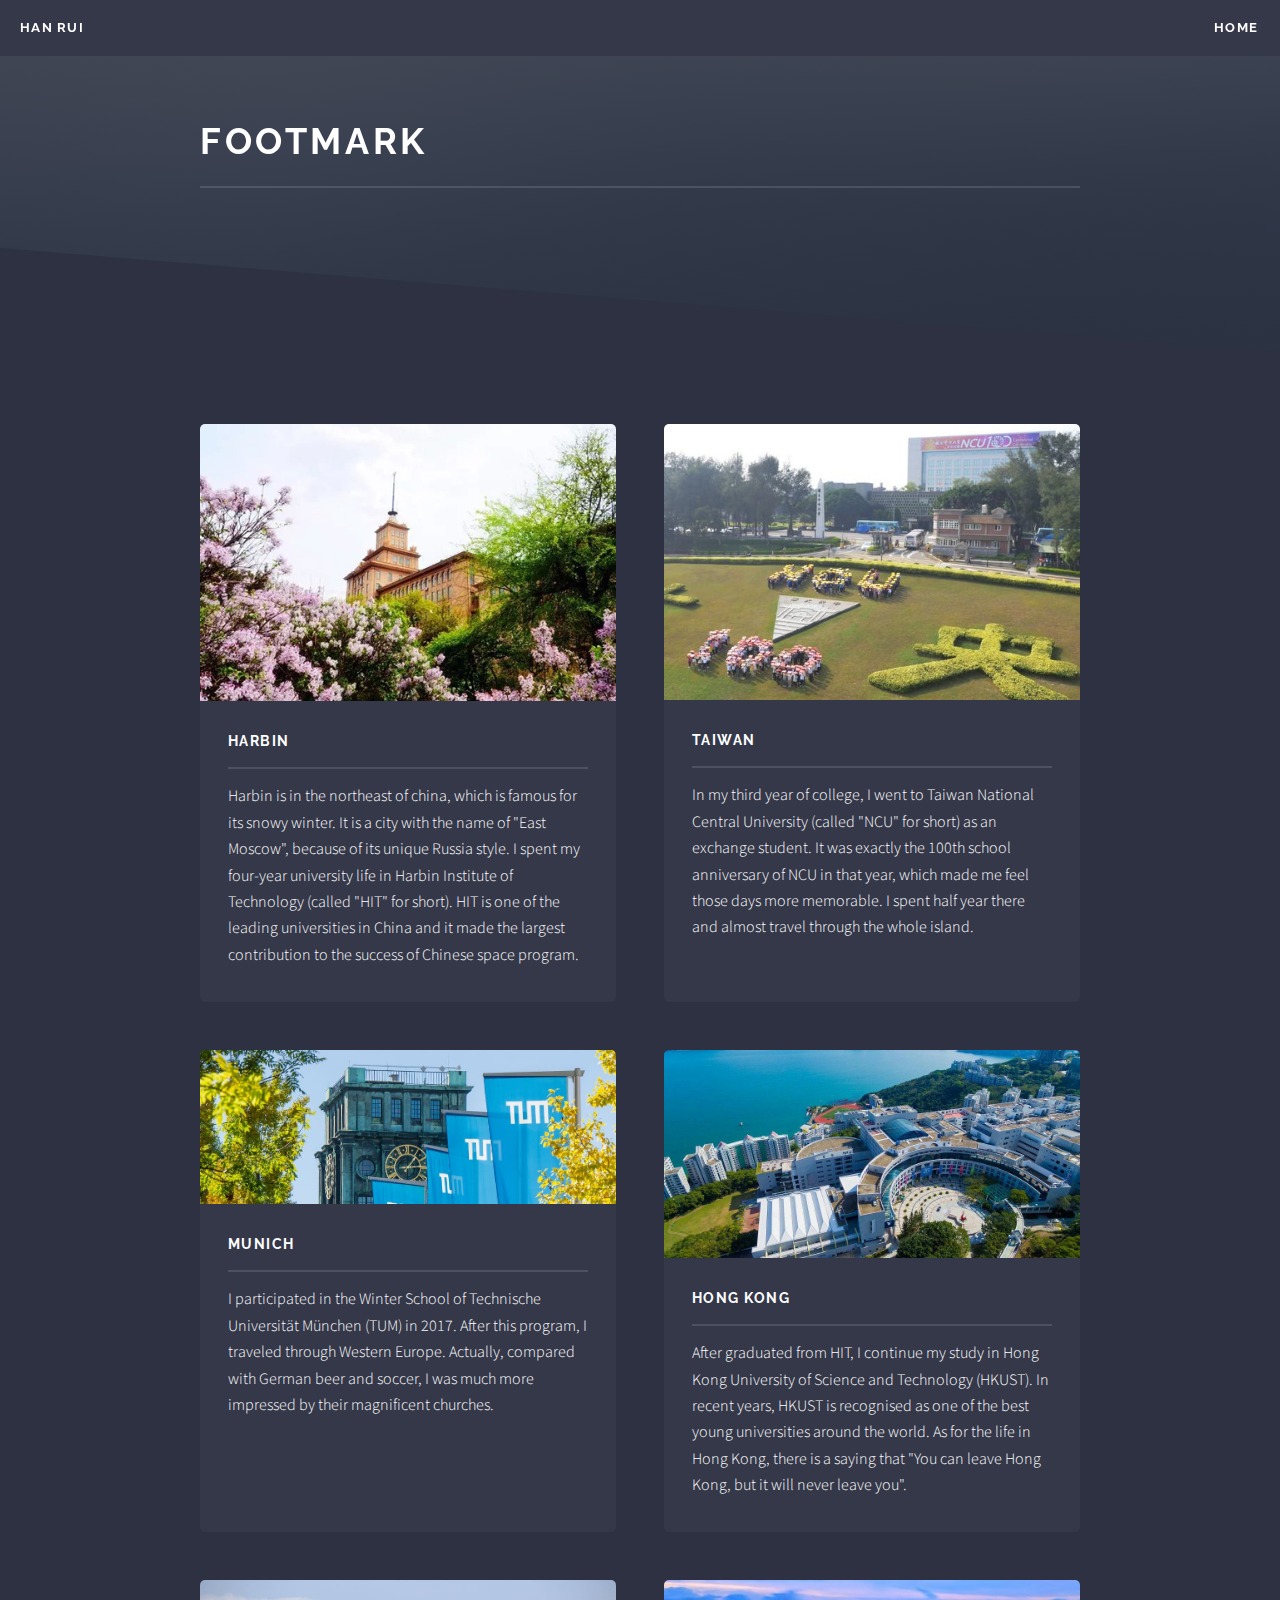
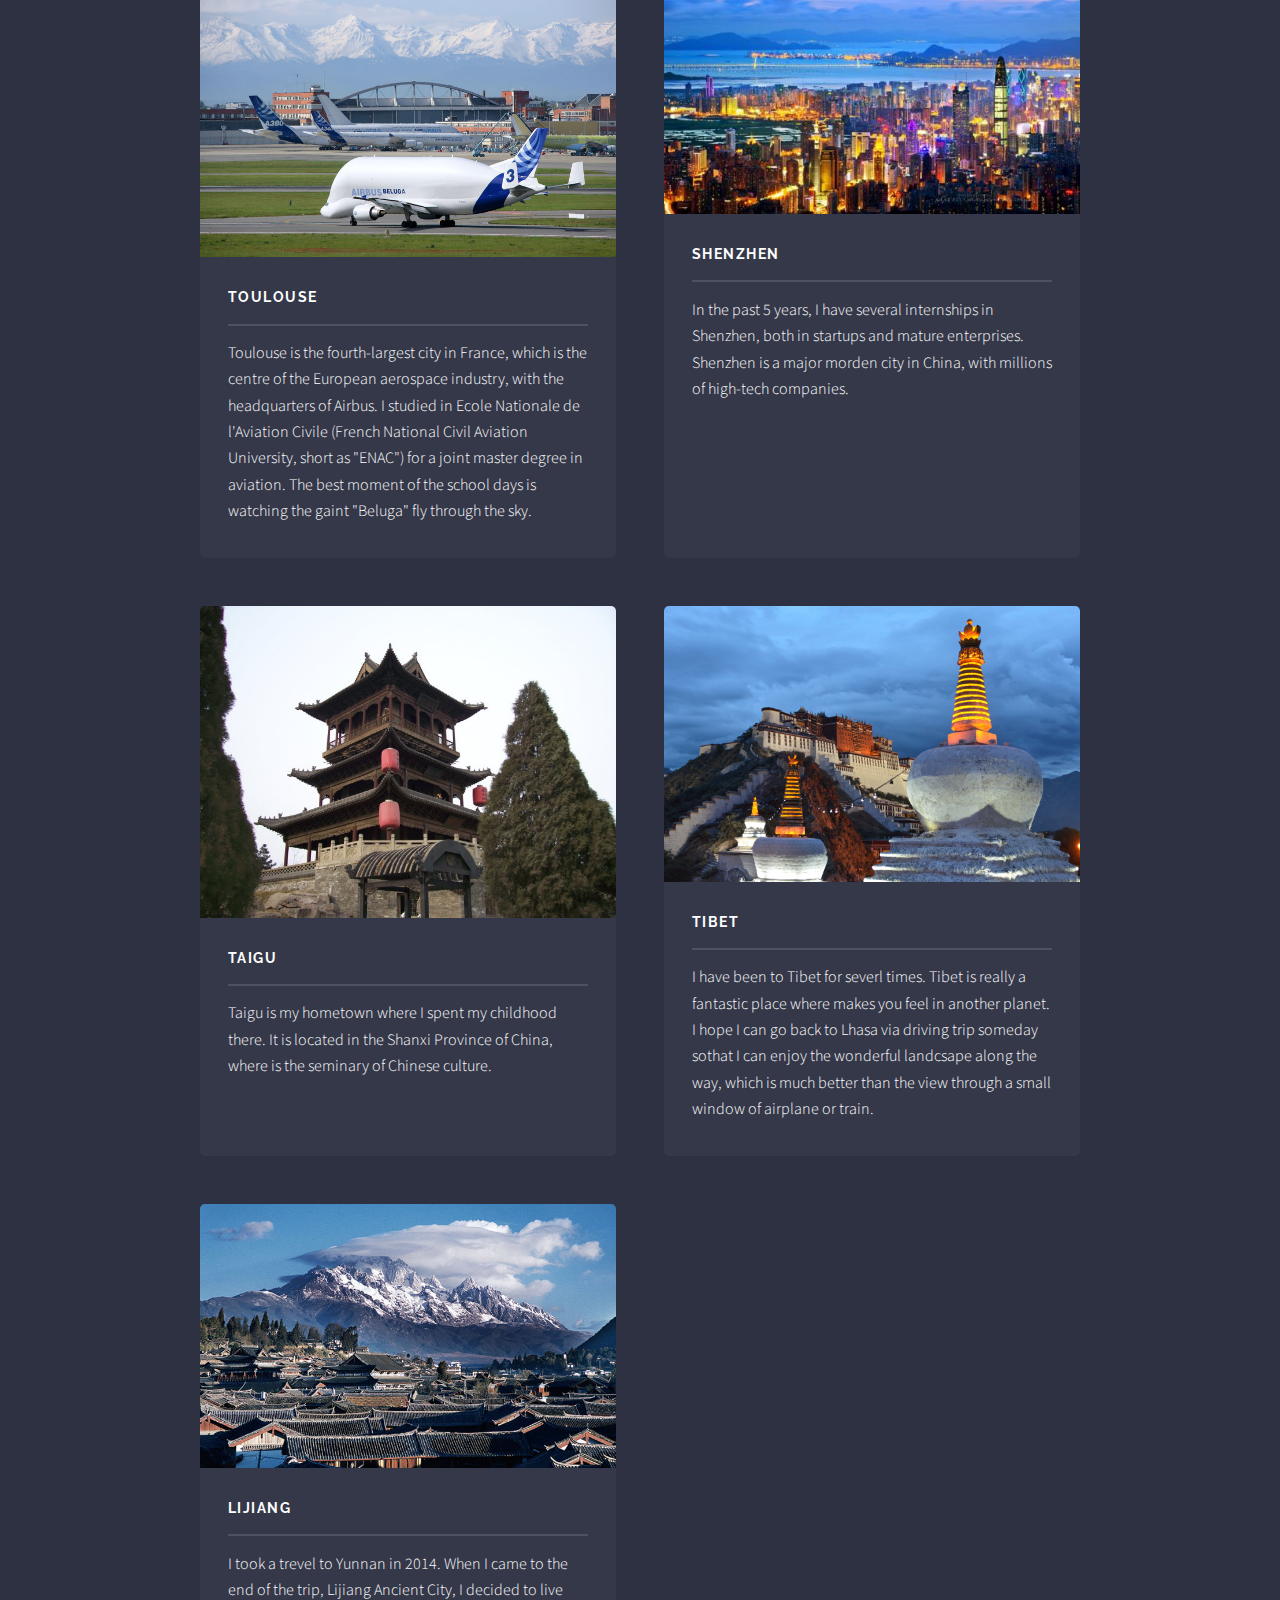
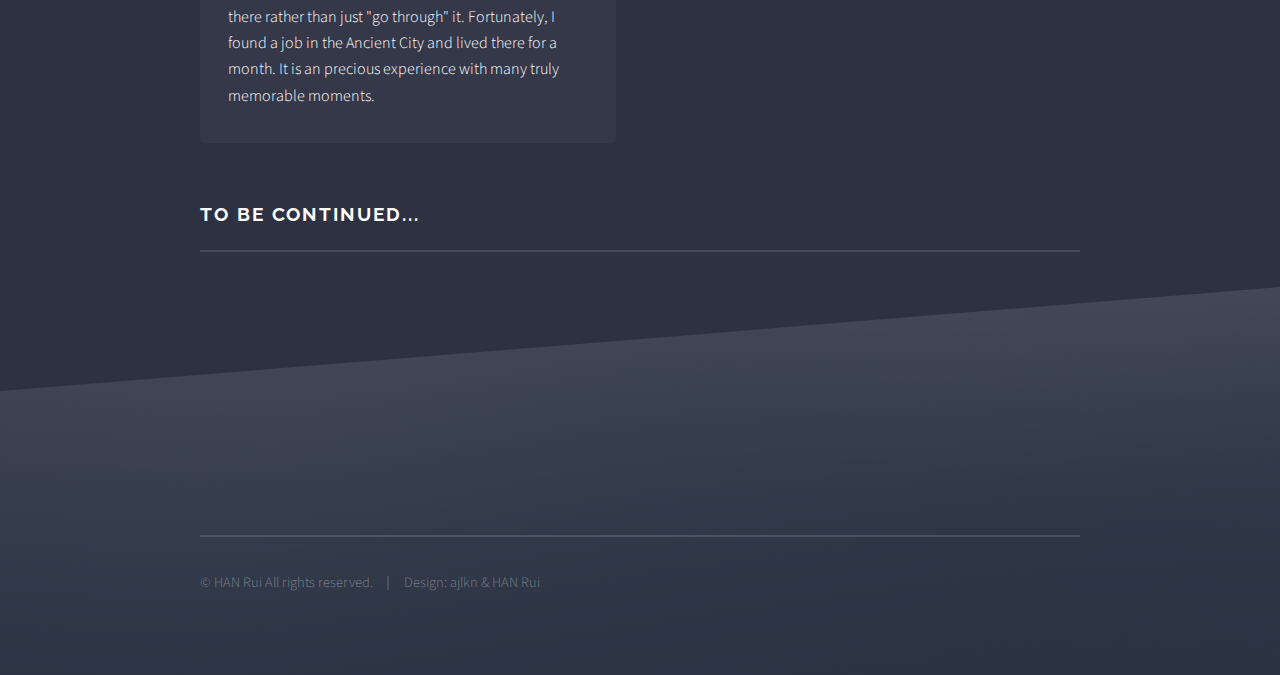
==== commit 0a4d2683: "Update Footmark.All.html" ====
--- a/Footmark.All.html
+++ b/Footmark.All.html
@@ -1,7 +1,7 @@
 <!DOCTYPE HTML>
 <html>
 	<head>
-		<title>Han Rui's Footmark</title>
+		<title>HAN Rui's Footmark</title>
 		<meta charset="utf-8" />
 		<meta name="viewport" content="width=device-width, initial-scale=1" />
 		<!--[if lte IE 8]><script src="assets/js/ie/html5shiv.js"></script><![endif]-->
@@ -94,7 +94,7 @@
 										<article>
 											<a class="image"><img src="images/S04.jpg" alt="" /></a>
 											<h3 class="major">Shenzhen</h3>
-											<p>In 2015 Winter, I worked as an intern in Shenzhen. Shenzhen is not only a major morden city in China, but also an international financial centre. There are millions of startups and high-tech companies in Shenzhen, such as the DJI.</p>
+											<p>In the past 5 years, I have several internships in Shenzhen, both in startups and mature enterprises. Shenzhen is a major morden city in China, with millions of high-tech companies.</p>
 											<!--<a href="#" class="special">Learn more</a>-->
 										</article>
 										
@@ -130,7 +130,7 @@
 					<section id="footer">
 						<div class="inner">
 							<ul class="copyright">
-								<li>&copy; Han Rui All rights reserved.</li><li>Design: ajlkn & Han Rui</a></li>
+								<li>&copy; HAN Rui All rights reserved.</li><li>Design: ajlkn & HAN Rui</a></li>
 							</ul>
 						</div>
 					</section>
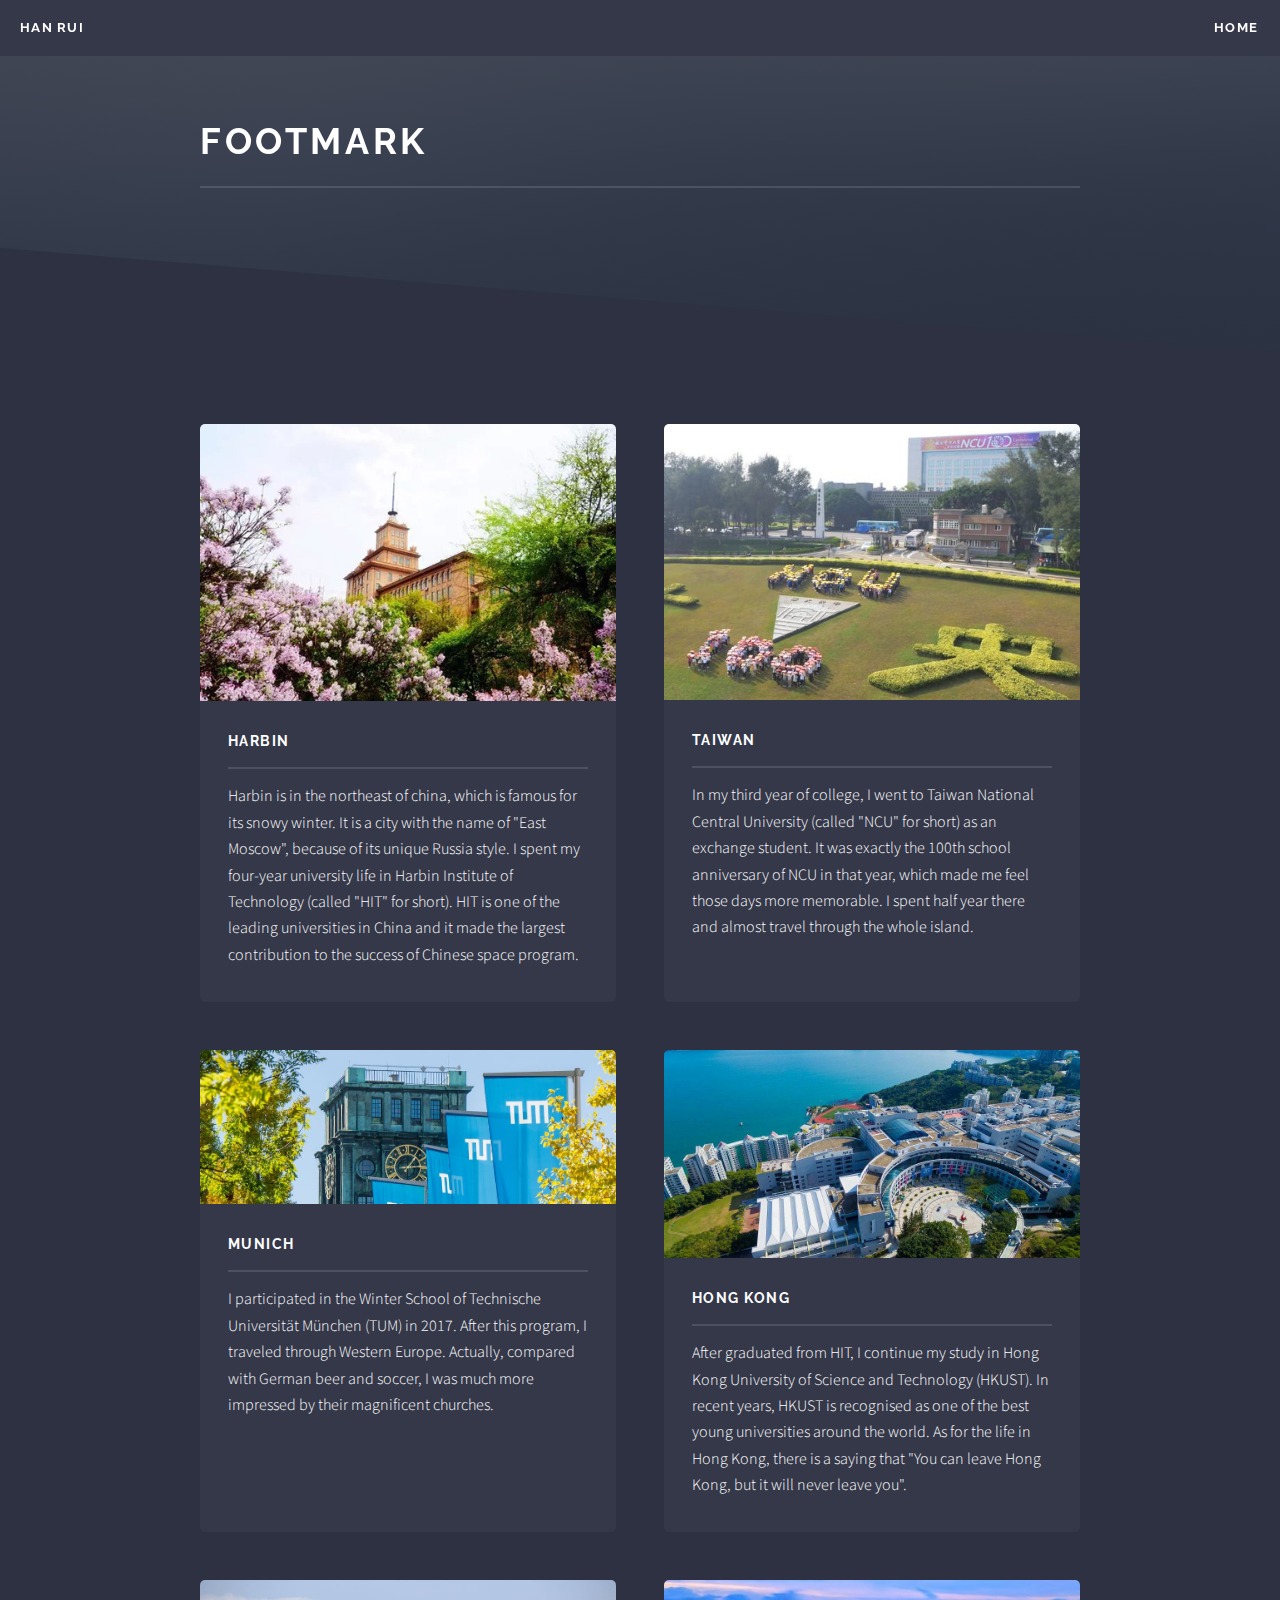
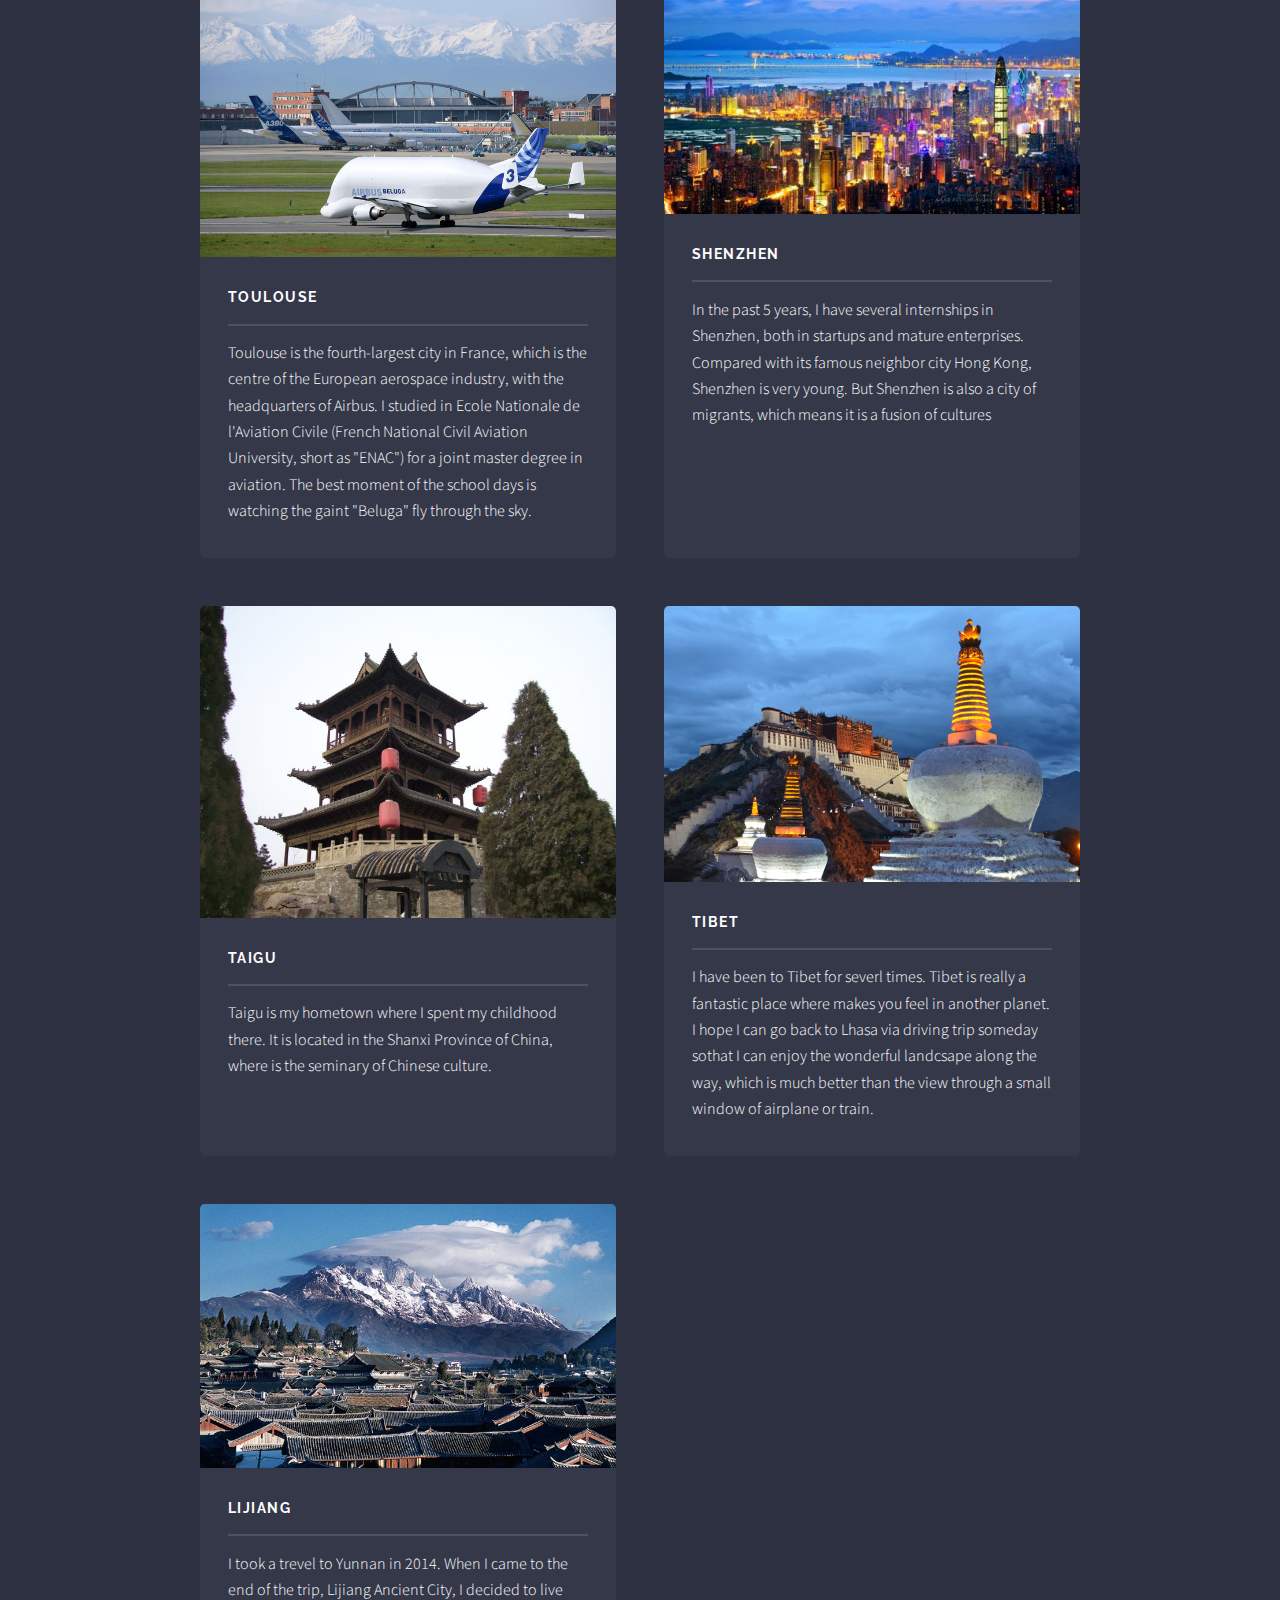
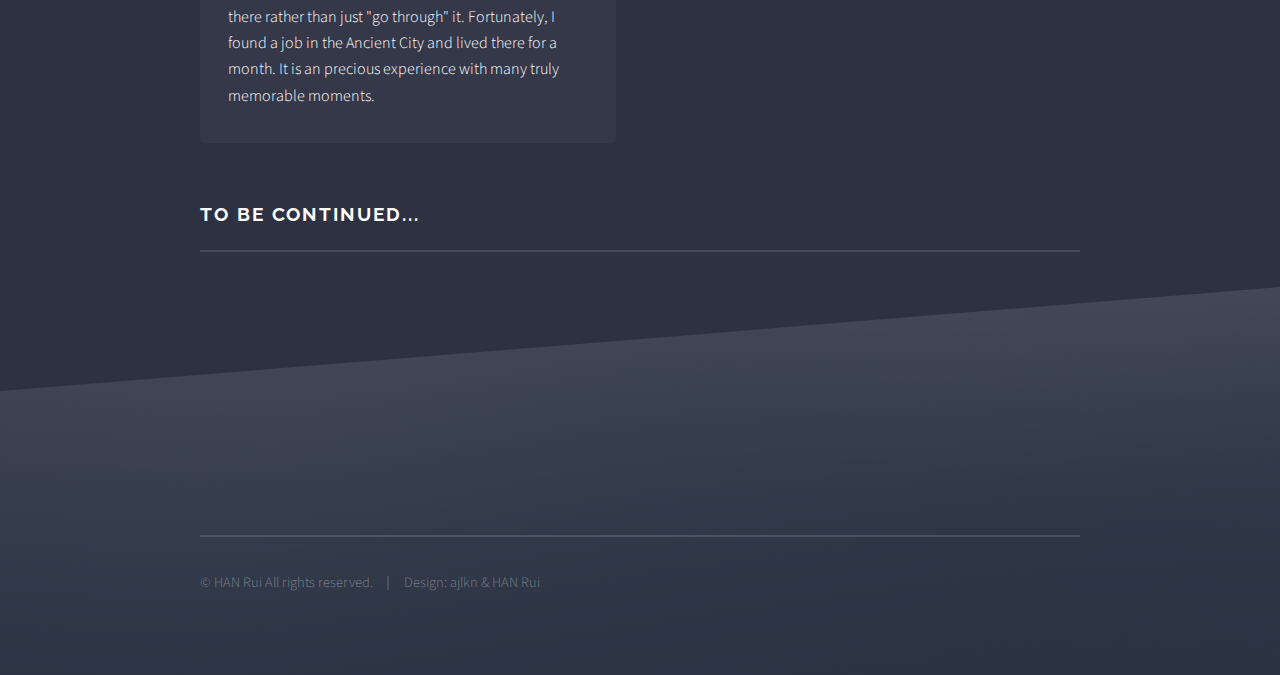
==== commit 6ddd6d1f: "Update Footmark.All.html" ====
--- a/Footmark.All.html
+++ b/Footmark.All.html
@@ -94,7 +94,7 @@
 										<article>
 											<a class="image"><img src="images/S04.jpg" alt="" /></a>
 											<h3 class="major">Shenzhen</h3>
-											<p>In the past 5 years, I have several internships in Shenzhen, both in startups and mature enterprises. Shenzhen is a major morden city in China, with millions of high-tech companies.</p>
+											<p>In the past 5 years, I have several internships in Shenzhen, both in startups and mature enterprises. Compared with its famous neighbor city Hong Kong, Shenzhen is very young. But Shenzhen is also a city of migrants, which means it is a fusion of cultures </p>
 											<!--<a href="#" class="special">Learn more</a>-->
 										</article>
 										
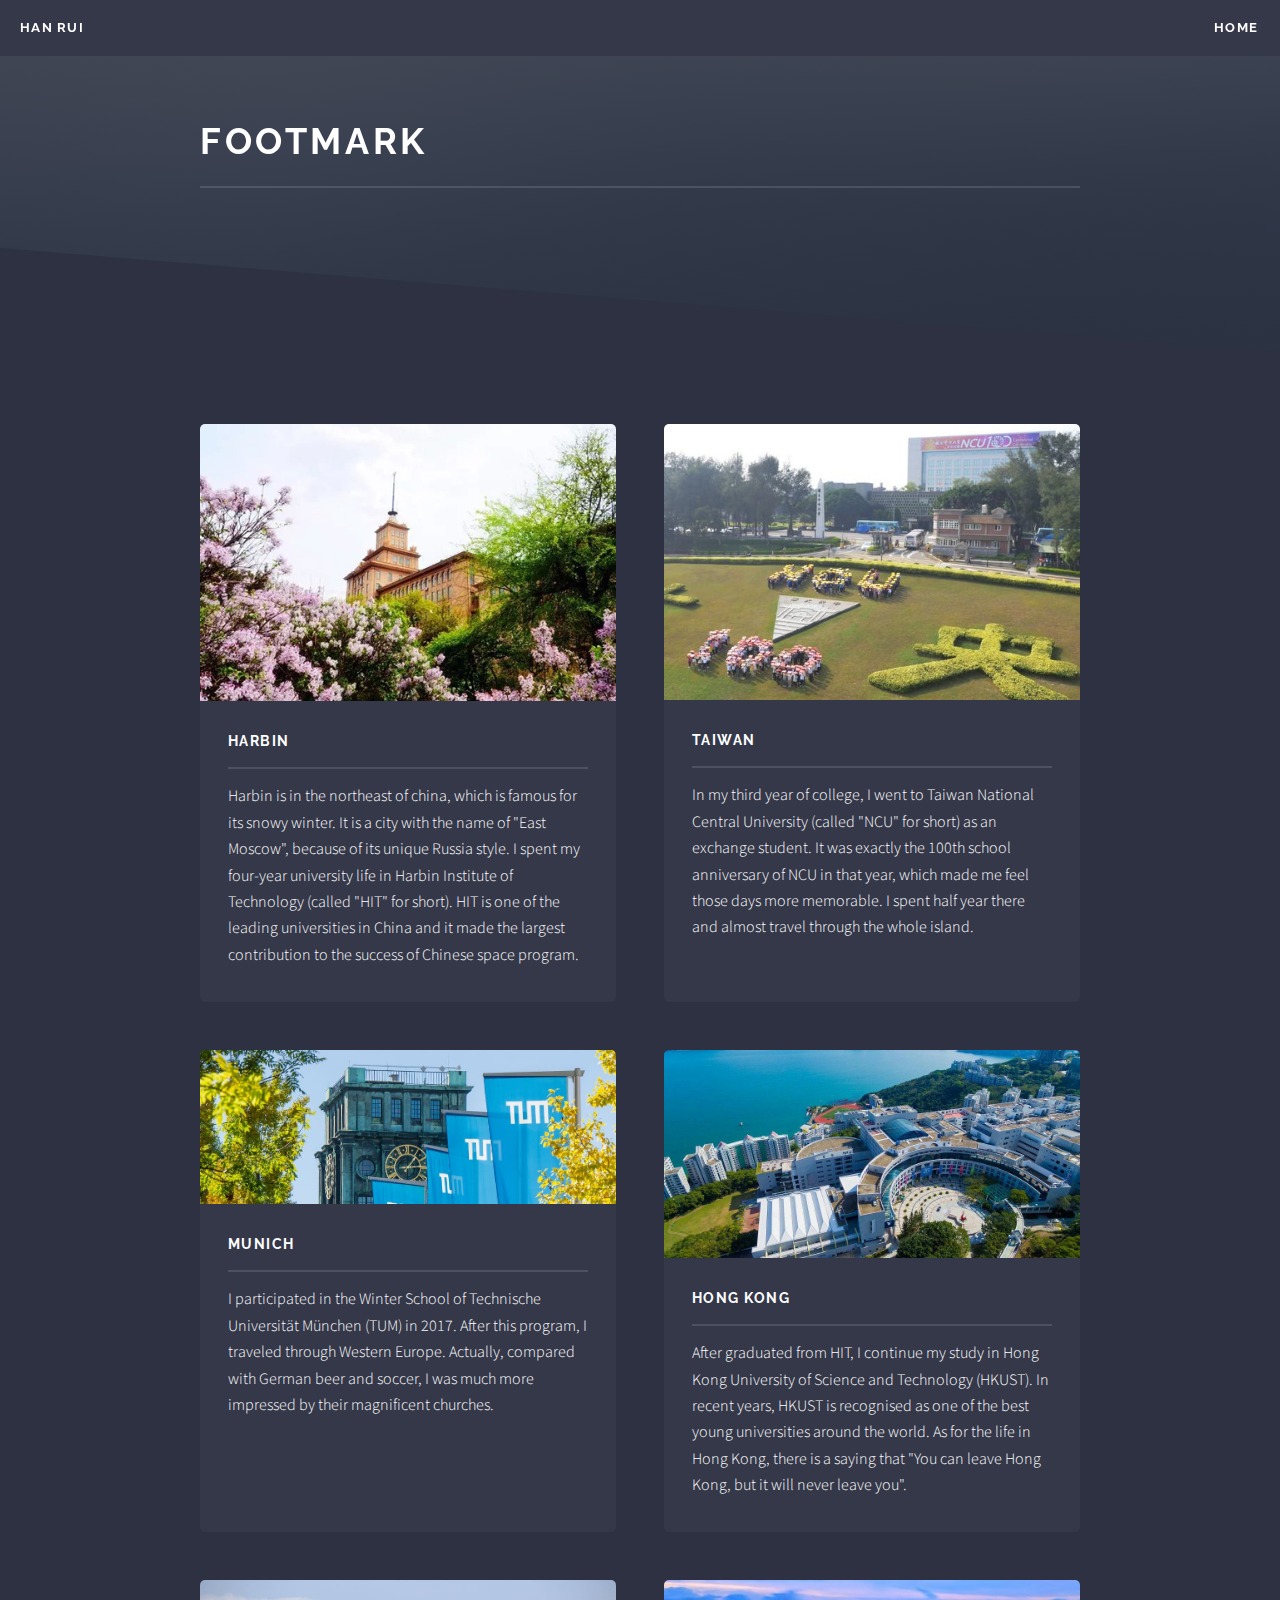
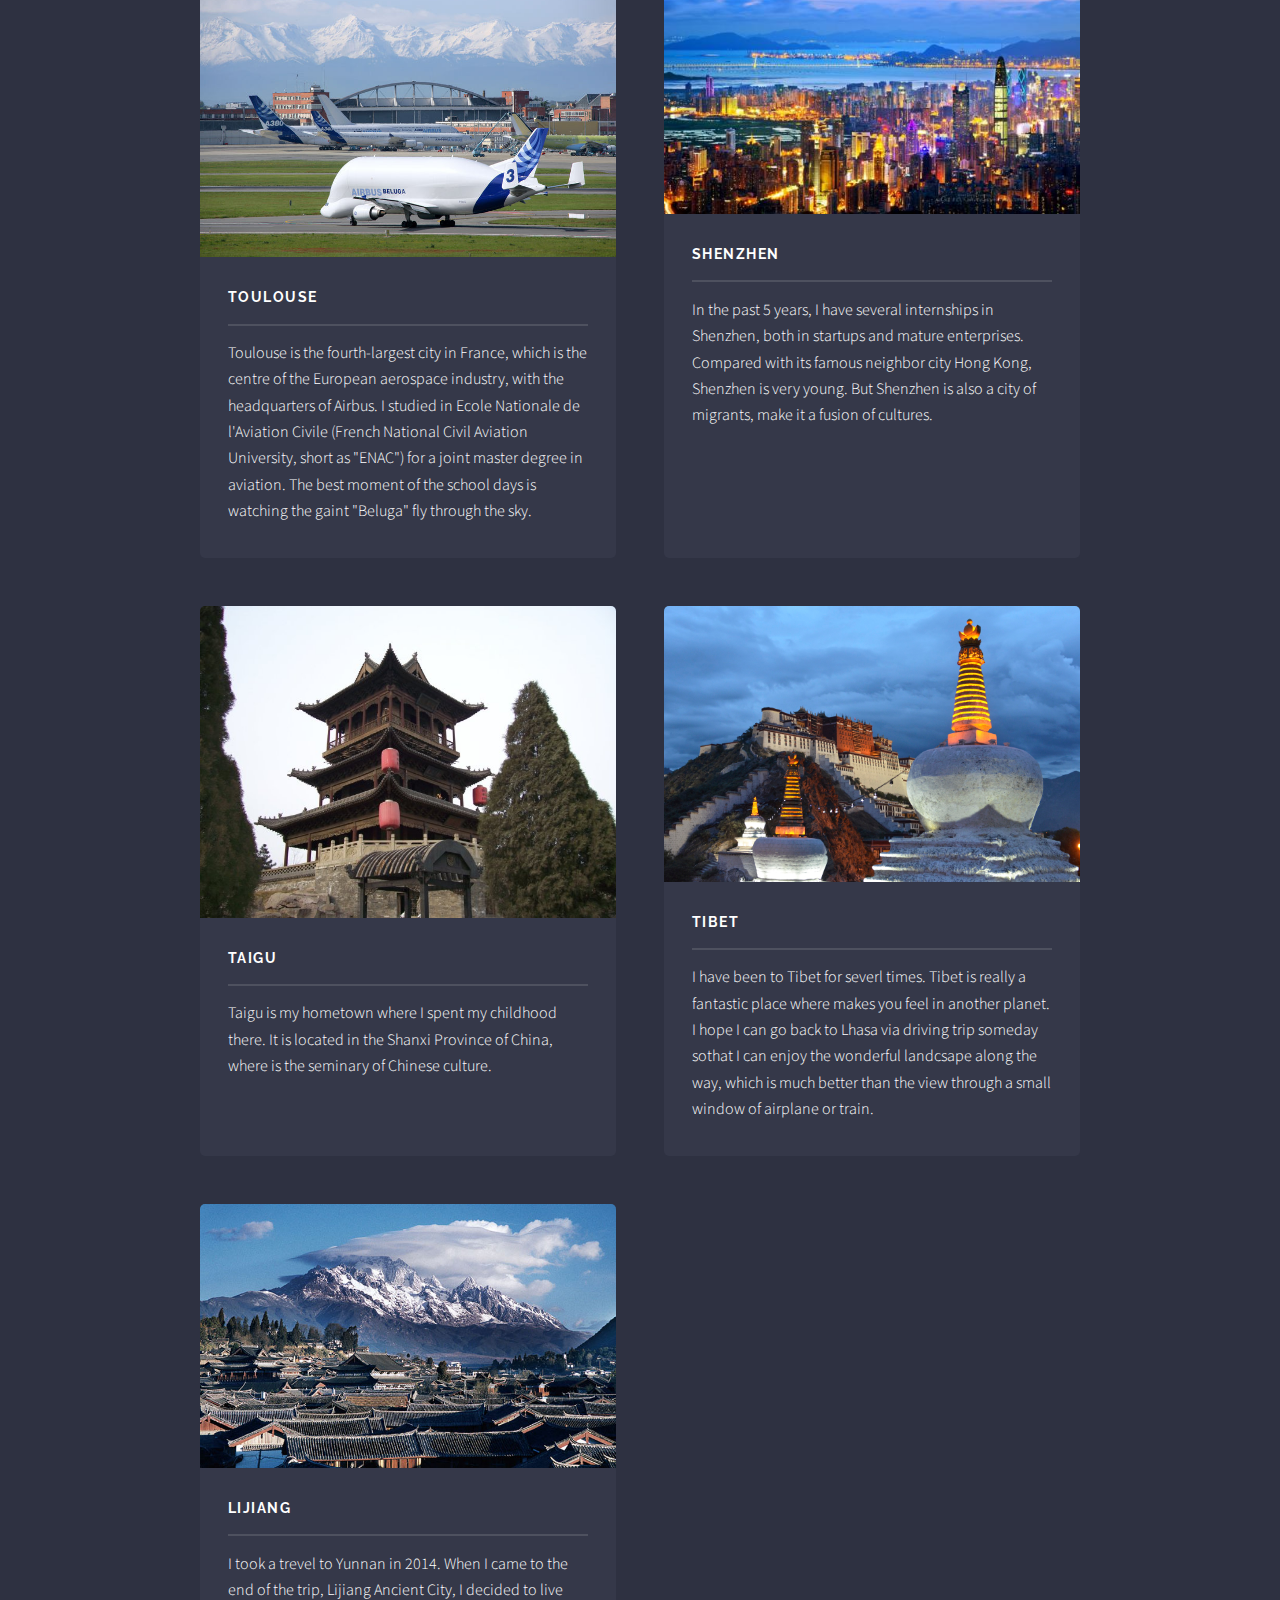
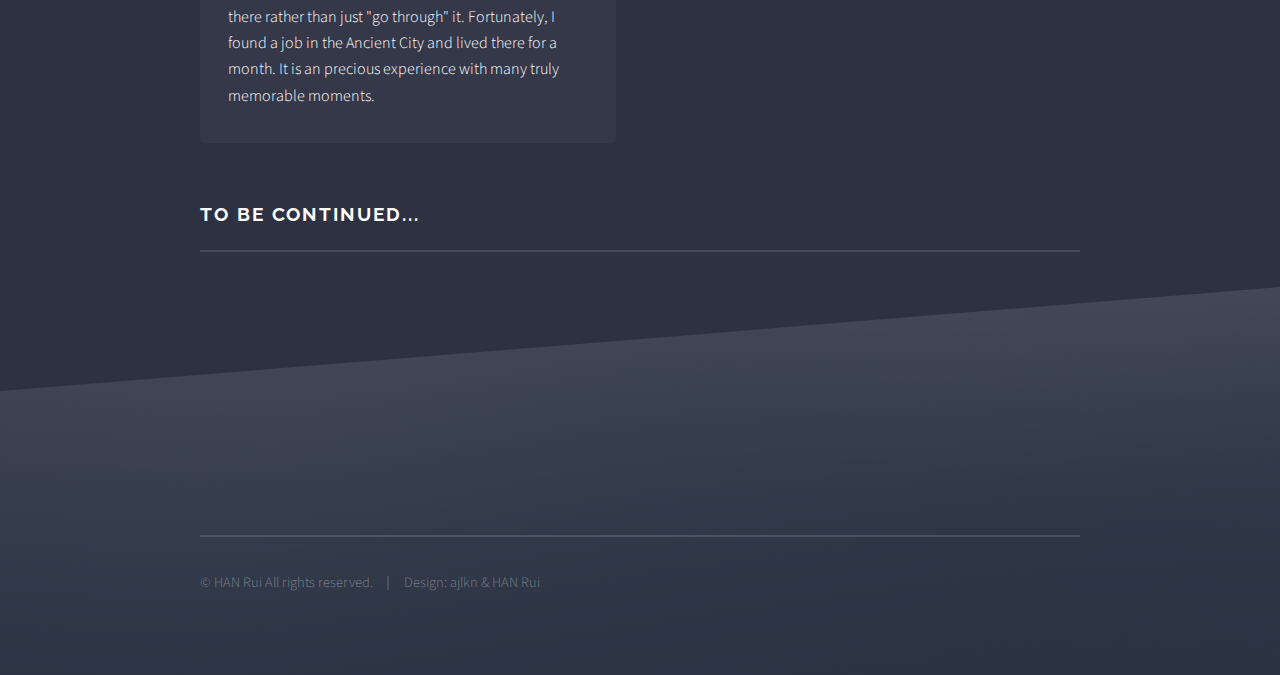
==== commit 5b999386: "Update Footmark.All.html" ====
--- a/Footmark.All.html
+++ b/Footmark.All.html
@@ -94,7 +94,7 @@
 										<article>
 											<a class="image"><img src="images/S04.jpg" alt="" /></a>
 											<h3 class="major">Shenzhen</h3>
-											<p>In the past 5 years, I have several internships in Shenzhen, both in startups and mature enterprises. Compared with its famous neighbor city Hong Kong, Shenzhen is very young. But Shenzhen is also a city of migrants, which means it is a fusion of cultures </p>
+											<p>In the past 5 years, I have several internships in Shenzhen, both in startups and mature enterprises. Compared with its famous neighbor city Hong Kong, Shenzhen is very young. But Shenzhen is also a city of migrants, make it a fusion of cultures. </p>
 											<!--<a href="#" class="special">Learn more</a>-->
 										</article>
 										
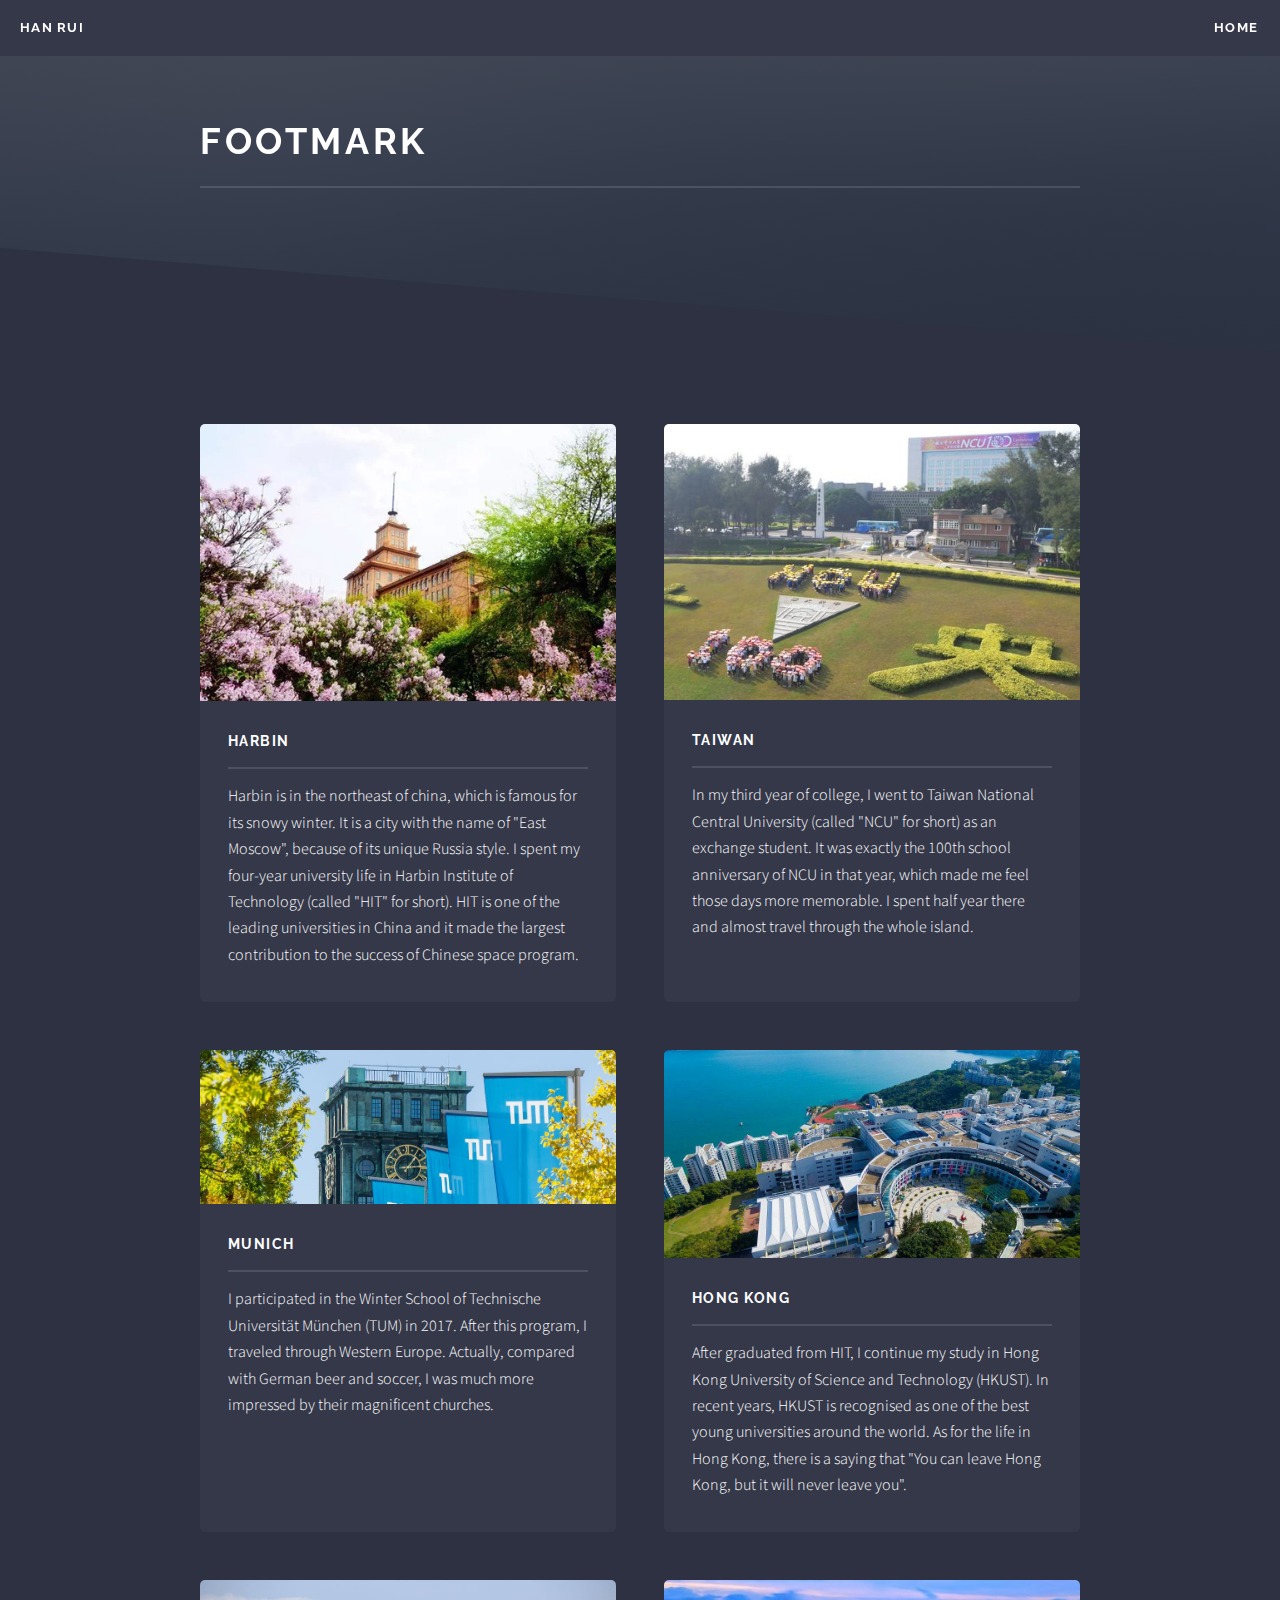
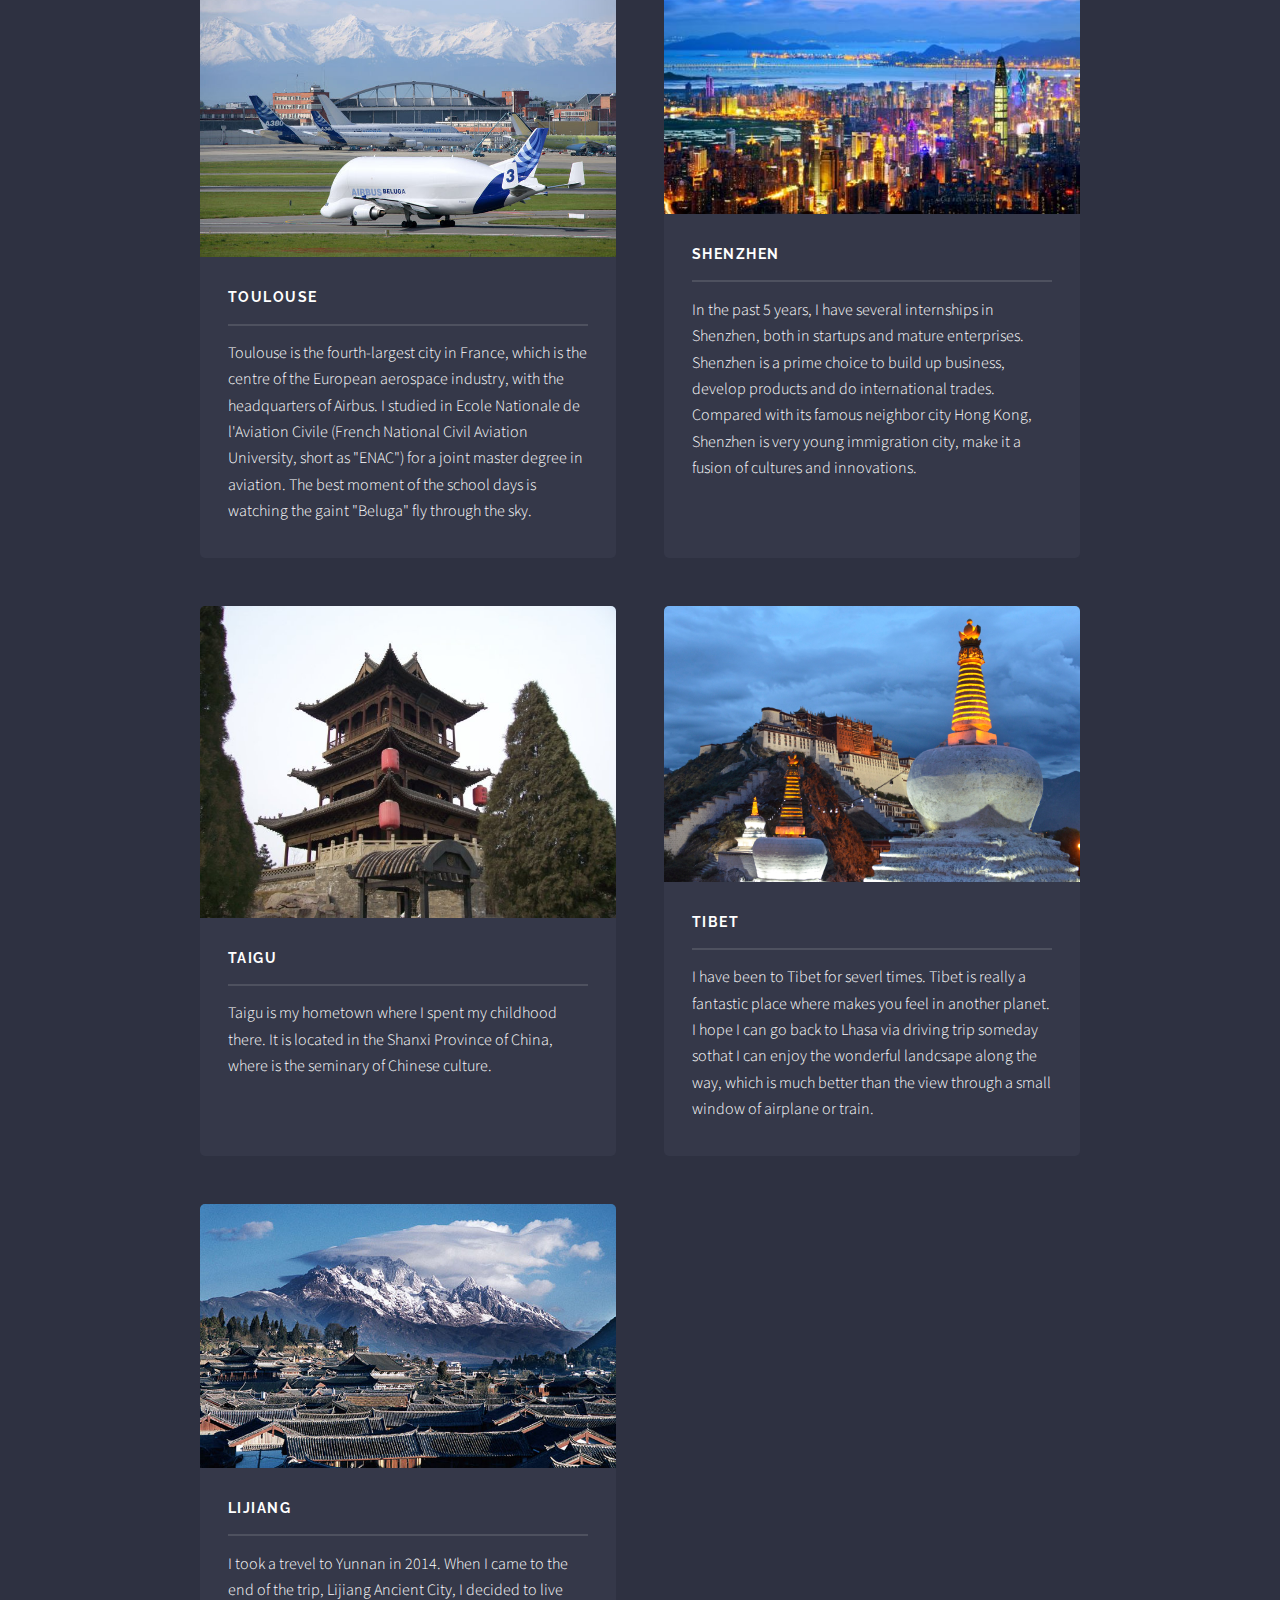
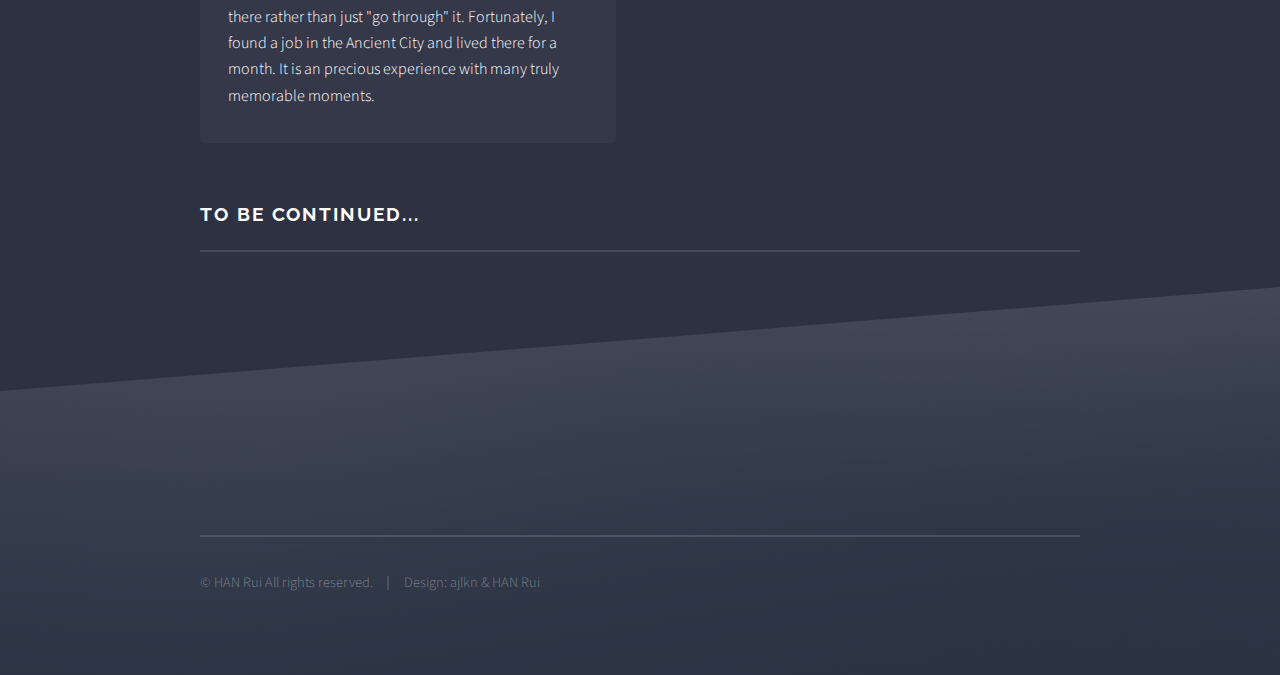
==== commit 80fd5ad9: "Update Footmark.All.html" ====
--- a/Footmark.All.html
+++ b/Footmark.All.html
@@ -94,7 +94,7 @@
 										<article>
 											<a class="image"><img src="images/S04.jpg" alt="" /></a>
 											<h3 class="major">Shenzhen</h3>
-											<p>In the past 5 years, I have several internships in Shenzhen, both in startups and mature enterprises. Compared with its famous neighbor city Hong Kong, Shenzhen is very young. But Shenzhen is also a city of migrants, make it a fusion of cultures. </p>
+											<p>In the past 5 years, I have several internships in Shenzhen, both in startups and mature enterprises. Shenzhen is a prime choice to build up business, develop products and do international trades. Compared with its famous neighbor city Hong Kong, Shenzhen is very young immigration city, make it a fusion of cultures and innovations. </p>
 											<!--<a href="#" class="special">Learn more</a>-->
 										</article>
 										
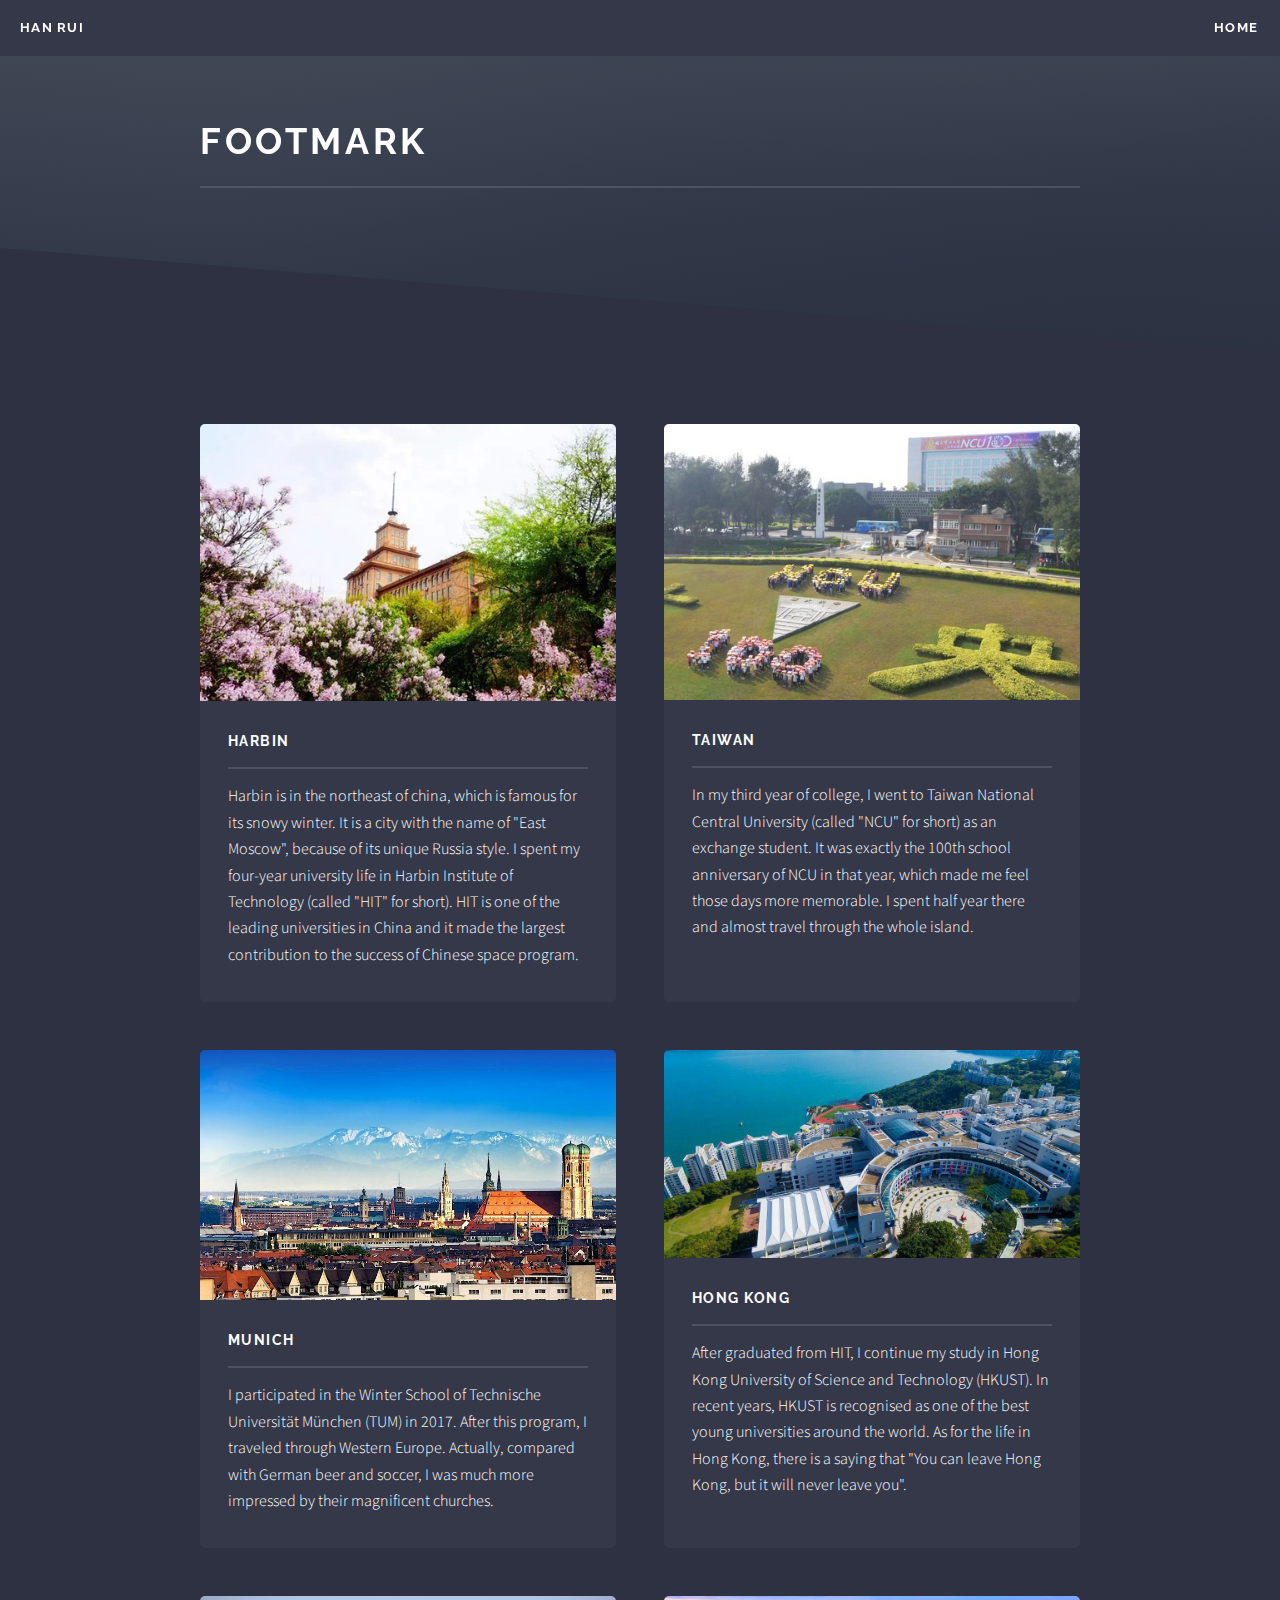
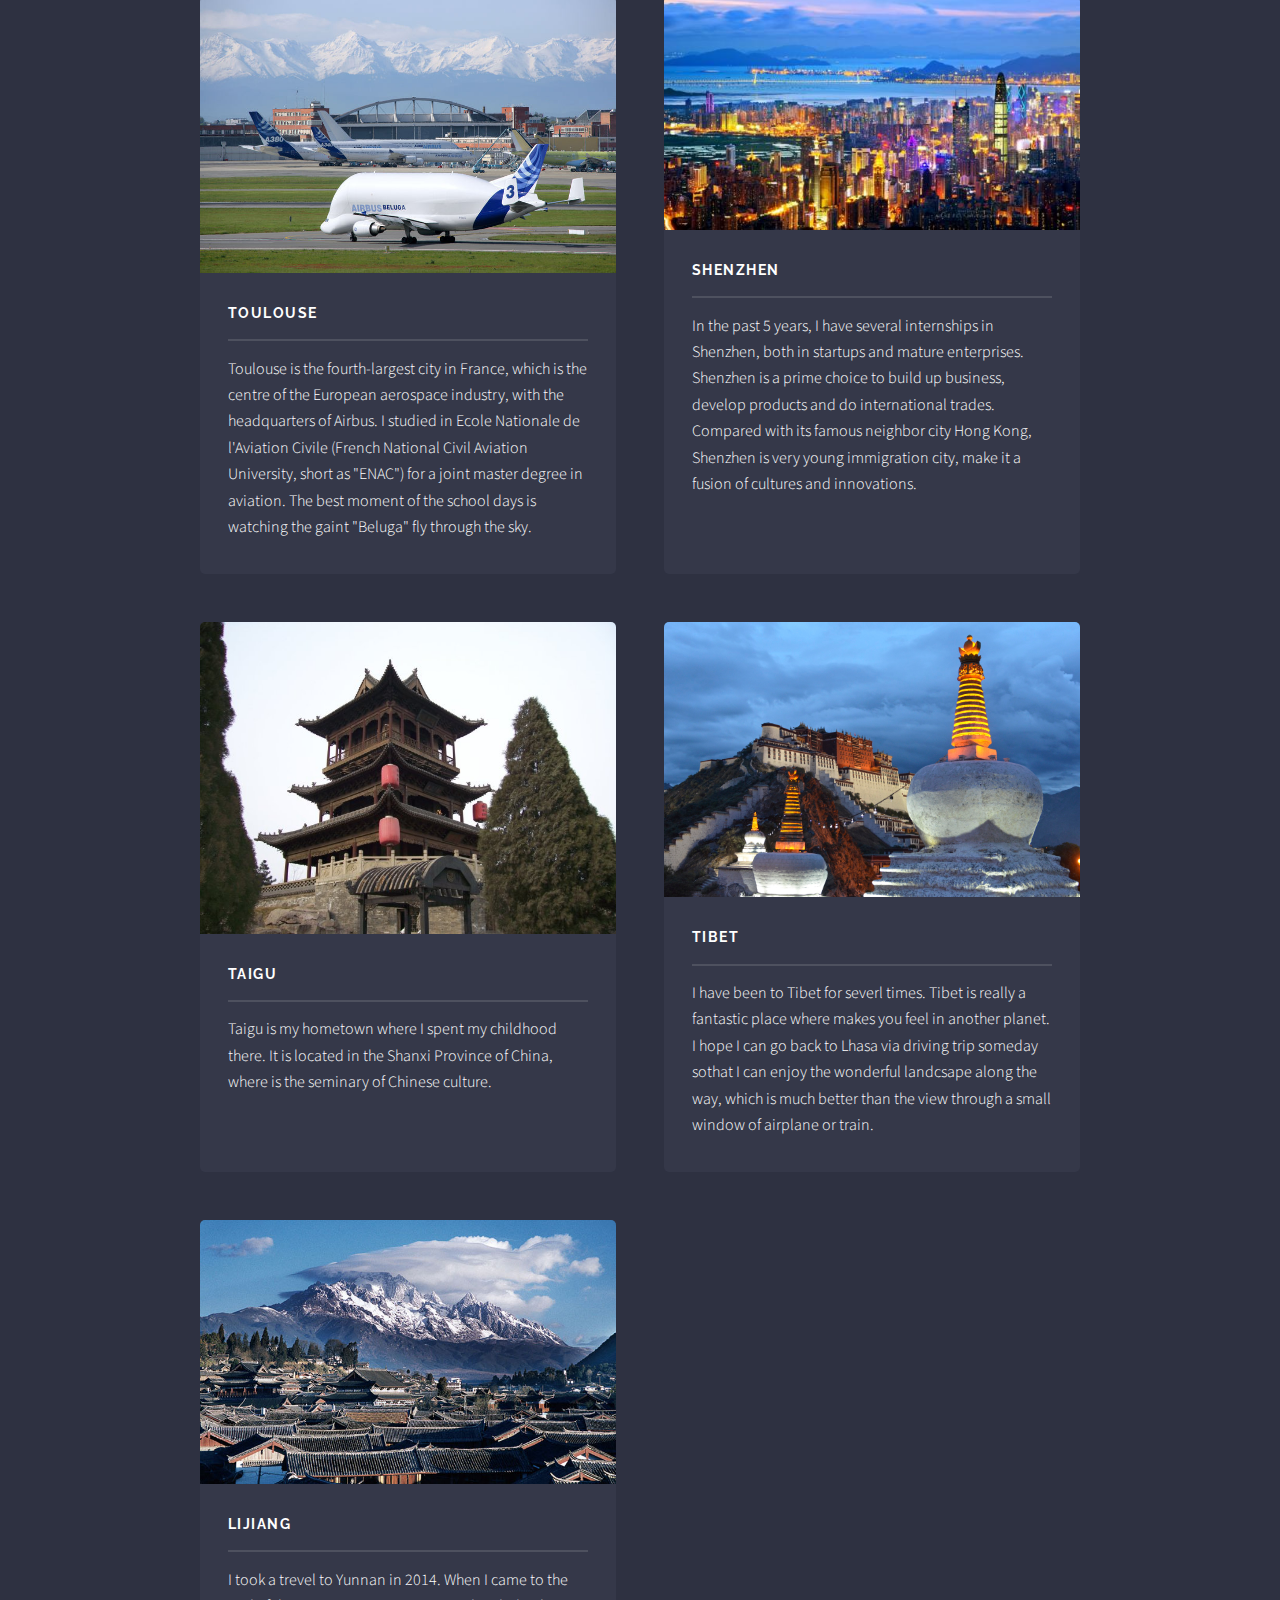
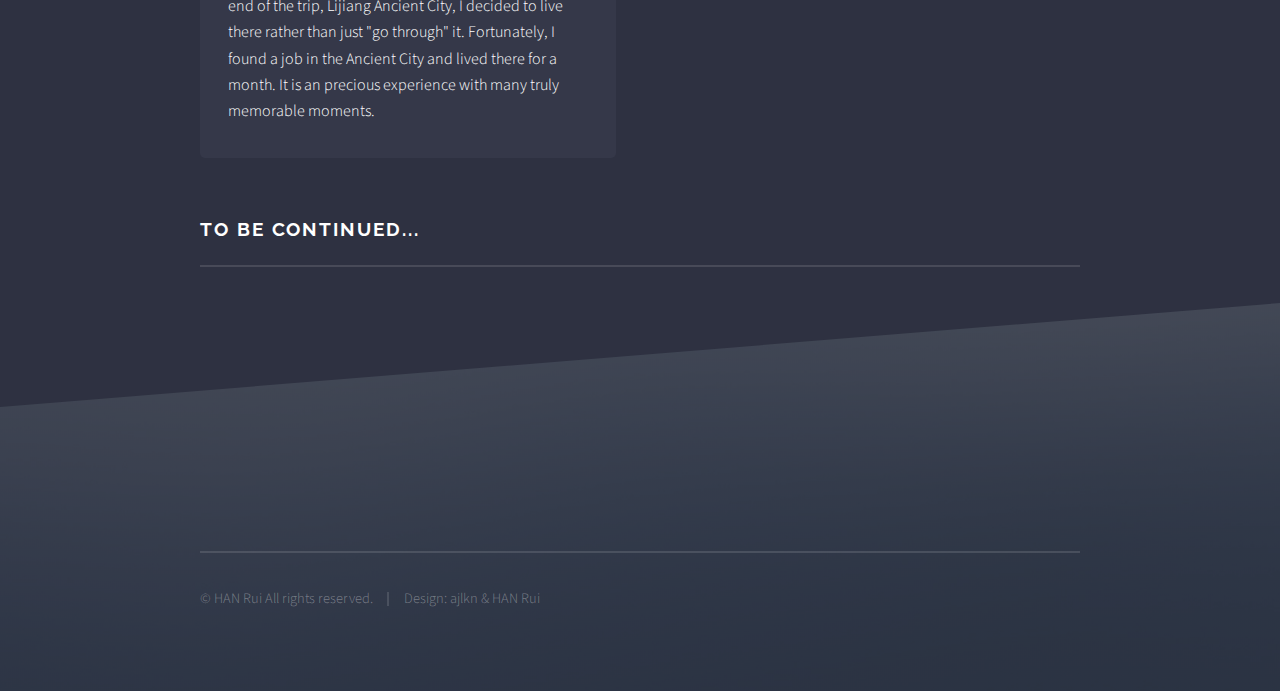
==== commit bbf1b8f0: "Update Footmark.All.html" ====
--- a/Footmark.All.html
+++ b/Footmark.All.html
@@ -71,7 +71,7 @@
 										</article>
 										
 										<article>
-											<a class="image"><img src="images/M01.jpg" alt="" /></a>
+											<a class="image"><img src="images/M02.jpg" alt="" /></a>
 											<h3 class="major">Munich</h3>
 											<p>I participated in the Winter School of Technische Universität München (TUM) in 2017. After this program, I traveled through Western Europe. Actually, compared with German beer and soccer, I was much more impressed by their magnificent churches. </p>
 											<!--<a href="#" class="special">Learn more</a>-->
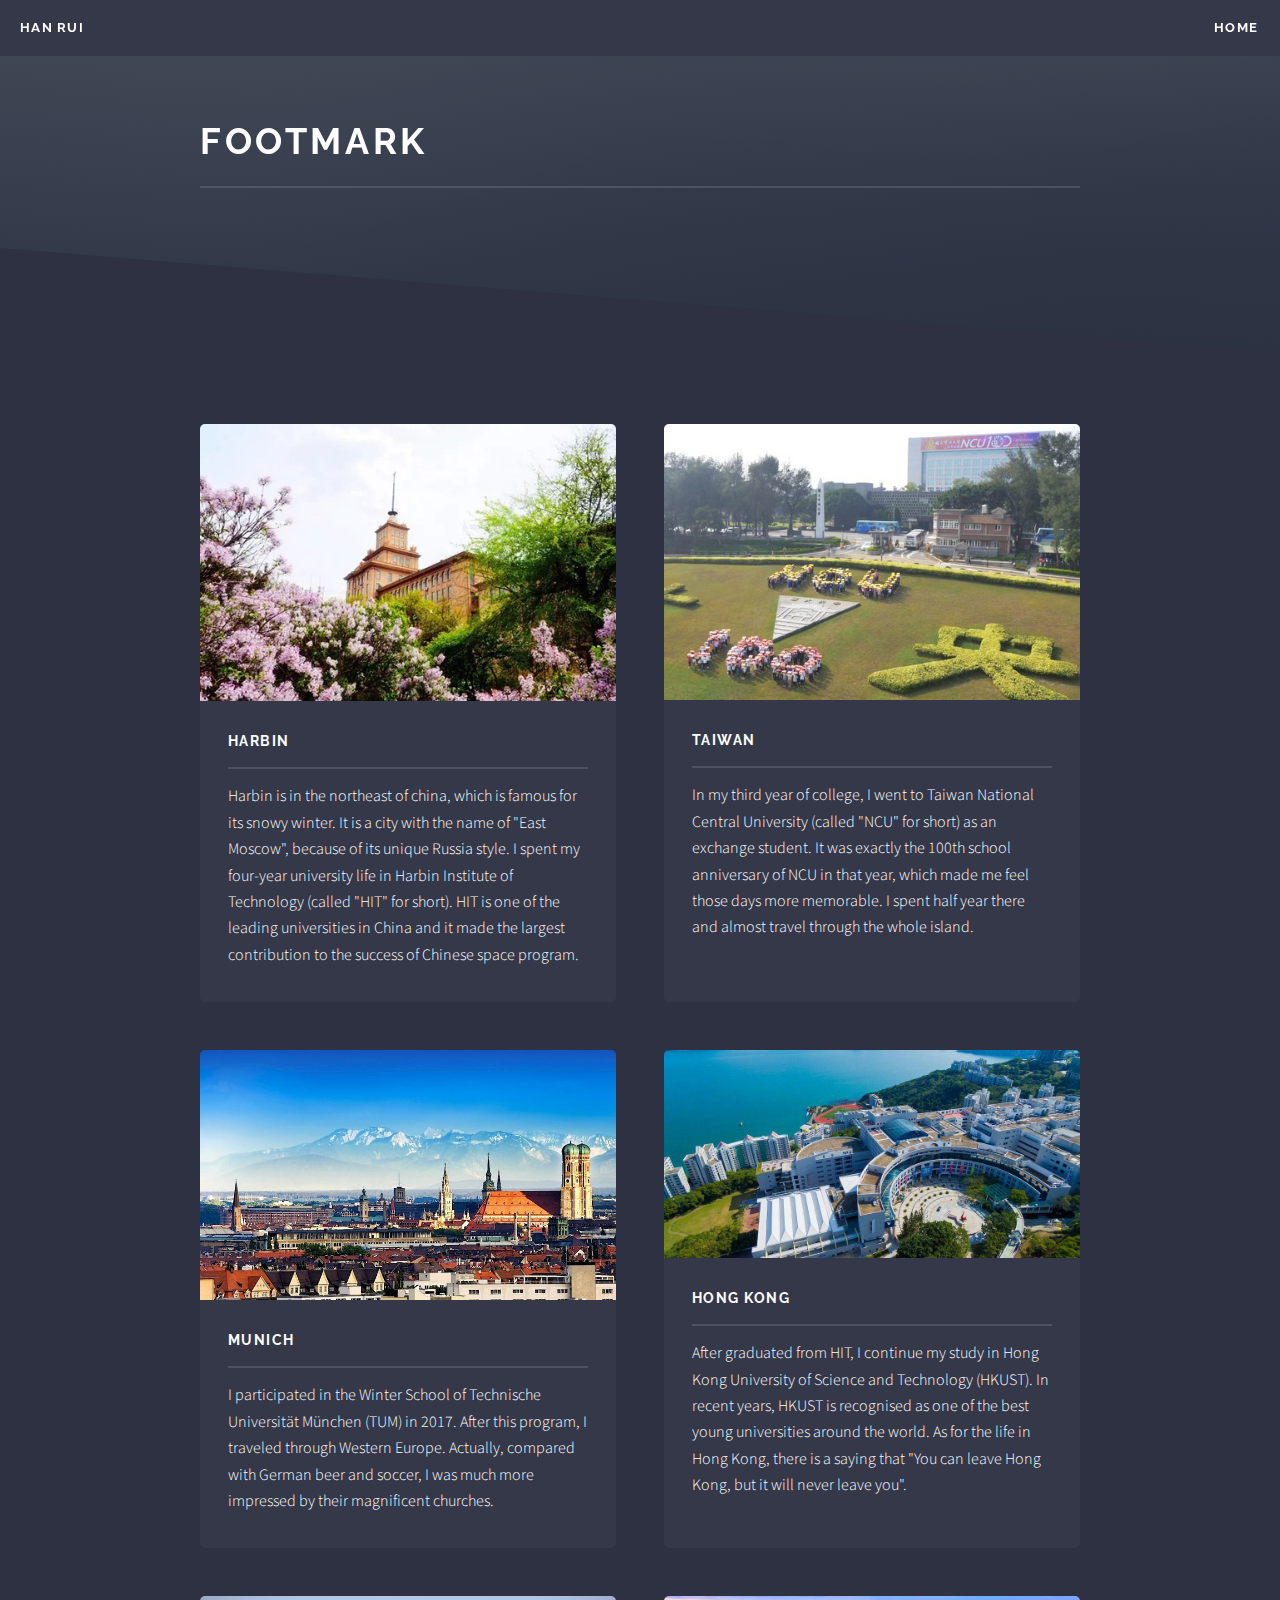
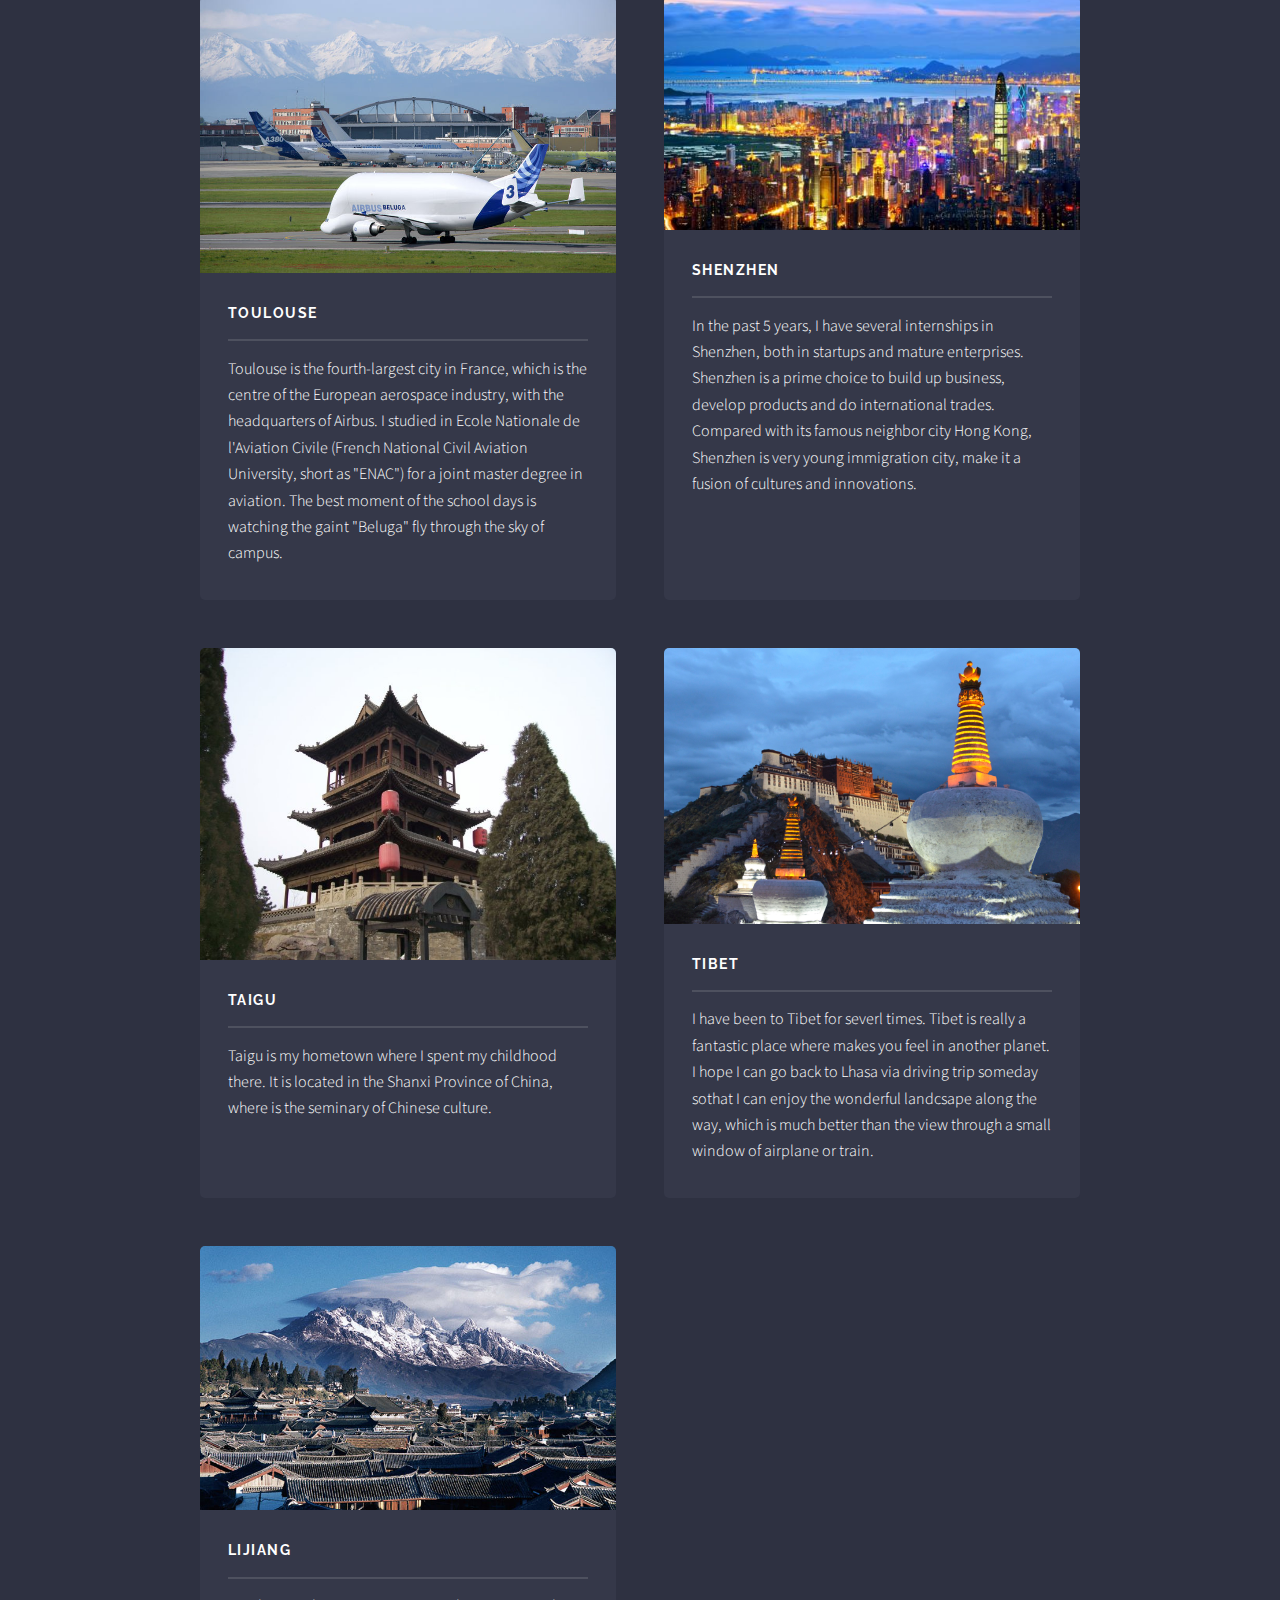
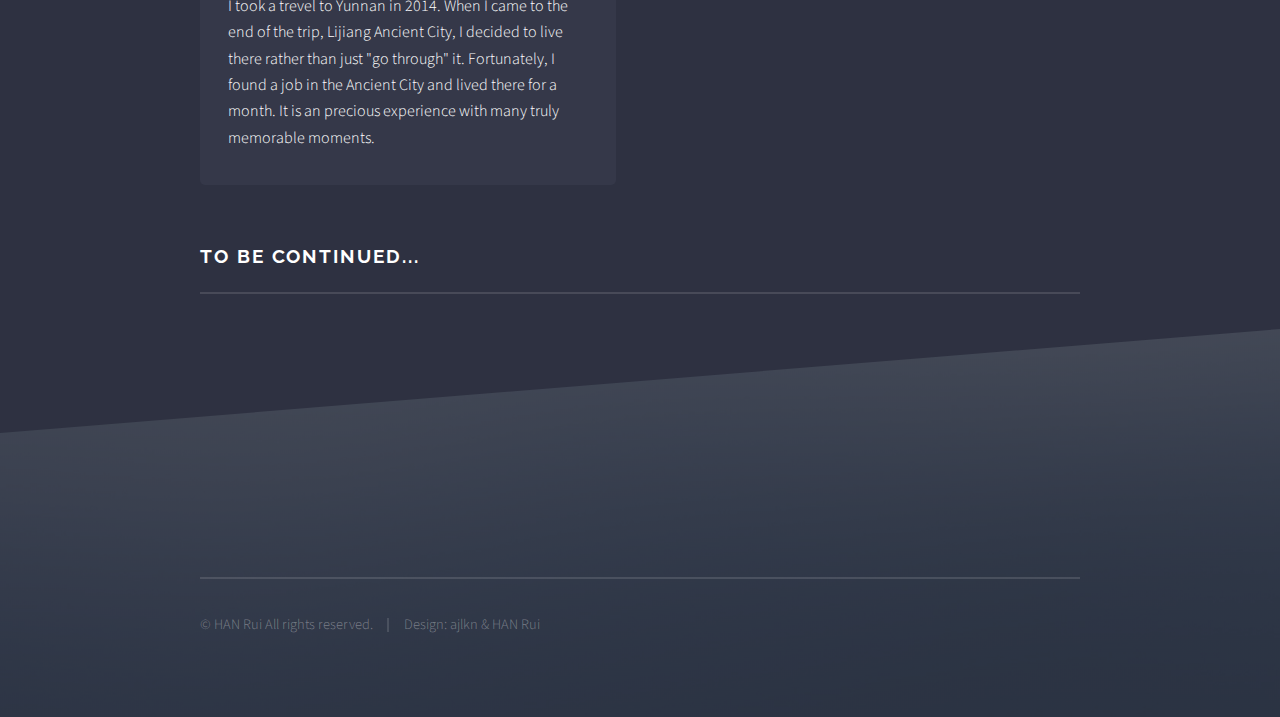
==== commit c9e79f6e: "Update Footmark.All.html" ====
--- a/Footmark.All.html
+++ b/Footmark.All.html
@@ -87,7 +87,7 @@
 										<article>
 											<a class="image"><img src="images/TLS04.jpg" alt="" /></a>
 											<h3 class="major">Toulouse</h3>
-											<p>Toulouse is the fourth-largest city in France, which is the centre of the European aerospace industry, with the headquarters of Airbus. I studied in Ecole Nationale de l'Aviation Civile (French National Civil Aviation University, short as "ENAC") for a joint master degree in aviation. The best moment of the school days is watching the gaint "Beluga" fly through the sky.  </p>
+											<p>Toulouse is the fourth-largest city in France, which is the centre of the European aerospace industry, with the headquarters of Airbus. I studied in Ecole Nationale de l'Aviation Civile (French National Civil Aviation University, short as "ENAC") for a joint master degree in aviation. The best moment of the school days is watching the gaint "Beluga" fly through the sky of campus.  </p>
 											<!--<a href="#" class="special">Learn more</a>-->
 										</article>
 										
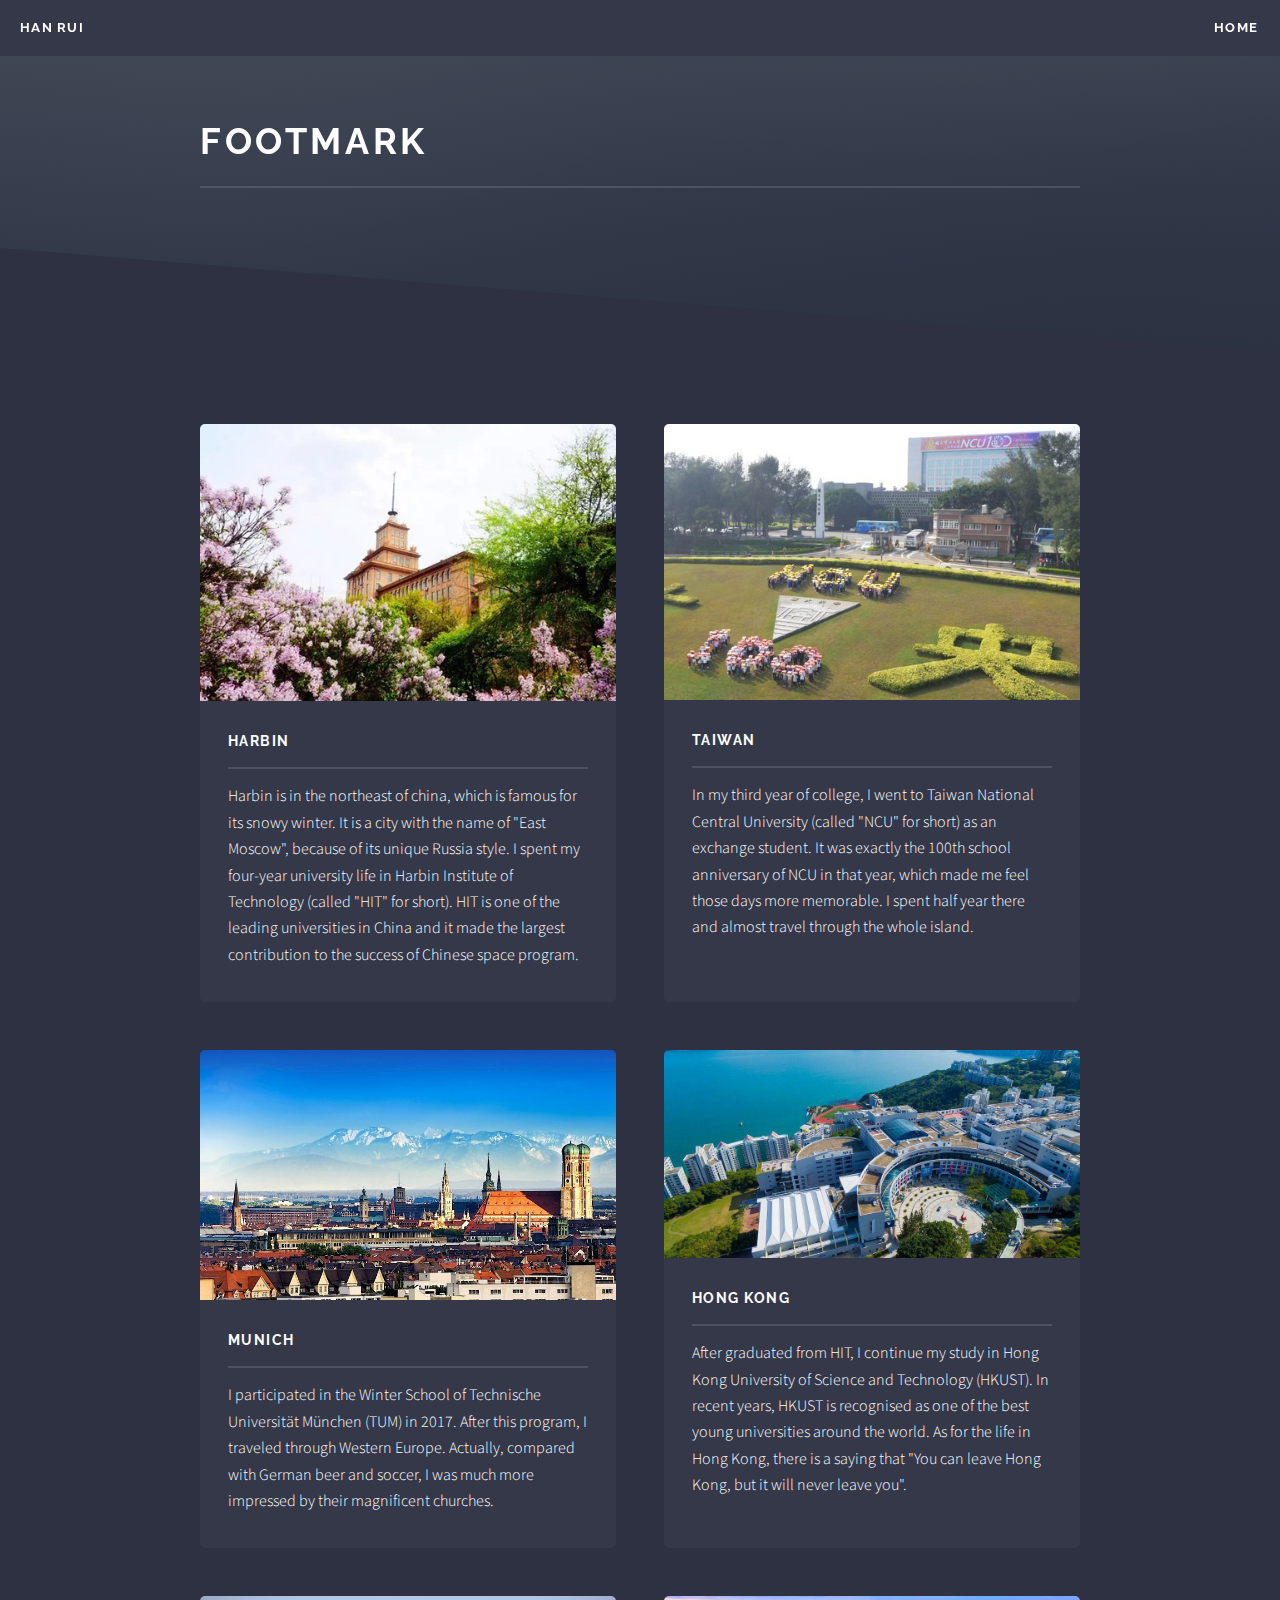
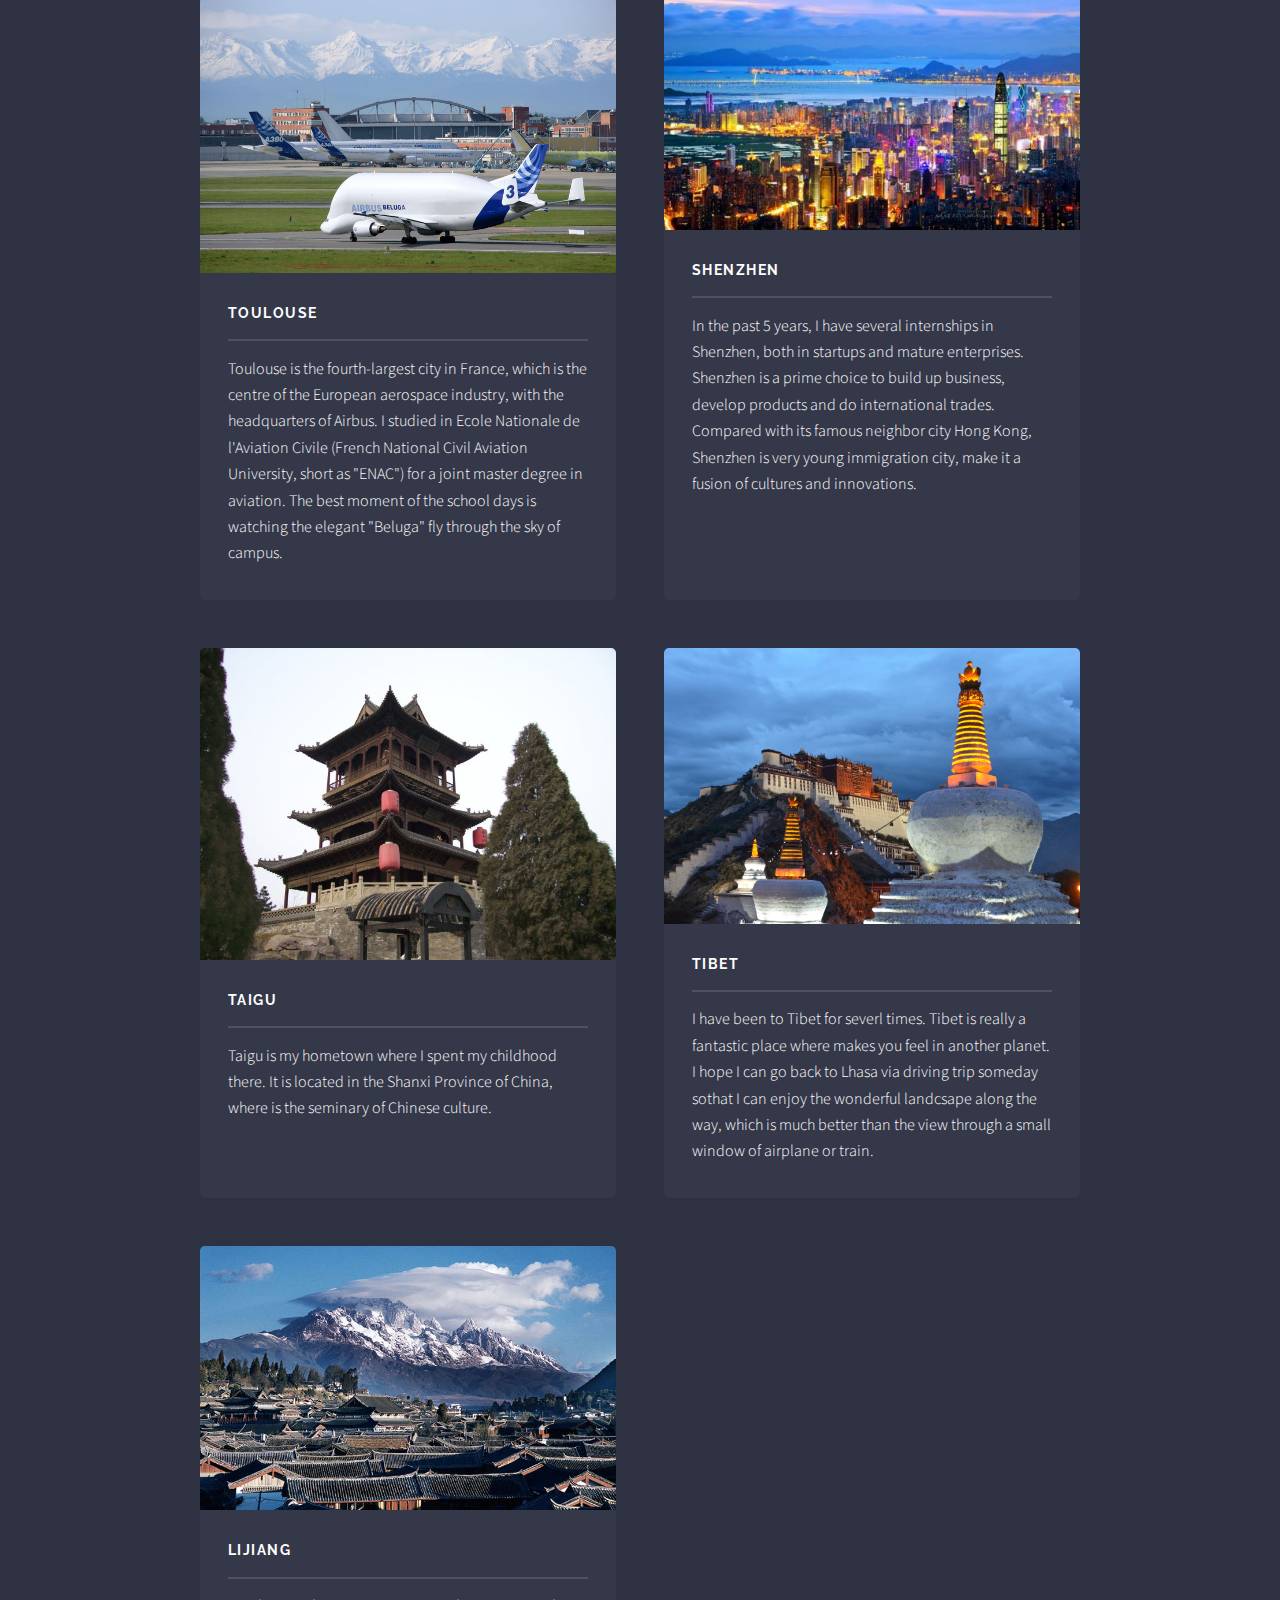
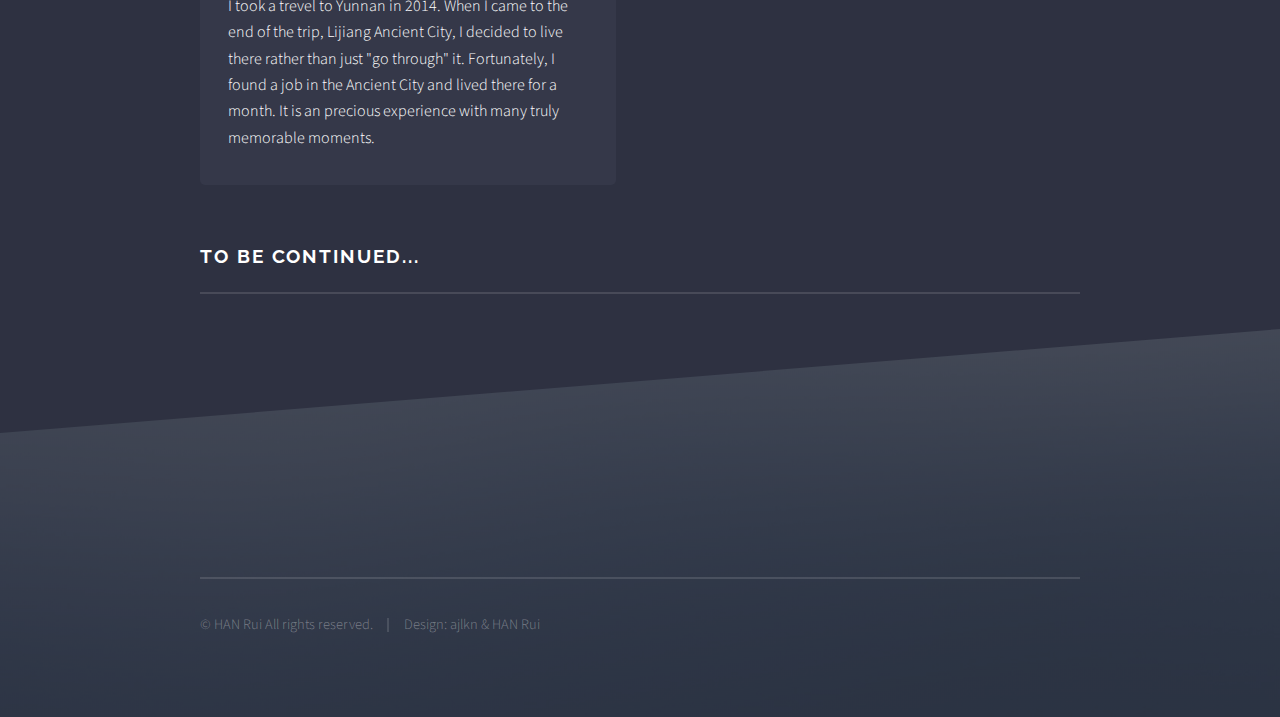
==== commit 8a389336: "Update Footmark.All.html" ====
--- a/Footmark.All.html
+++ b/Footmark.All.html
@@ -87,7 +87,7 @@
 										<article>
 											<a class="image"><img src="images/TLS04.jpg" alt="" /></a>
 											<h3 class="major">Toulouse</h3>
-											<p>Toulouse is the fourth-largest city in France, which is the centre of the European aerospace industry, with the headquarters of Airbus. I studied in Ecole Nationale de l'Aviation Civile (French National Civil Aviation University, short as "ENAC") for a joint master degree in aviation. The best moment of the school days is watching the gaint "Beluga" fly through the sky of campus.  </p>
+											<p>Toulouse is the fourth-largest city in France, which is the centre of the European aerospace industry, with the headquarters of Airbus. I studied in Ecole Nationale de l'Aviation Civile (French National Civil Aviation University, short as "ENAC") for a joint master degree in aviation. The best moment of the school days is watching the elegant "Beluga" fly through the sky of campus.  </p>
 											<!--<a href="#" class="special">Learn more</a>-->
 										</article>
 										
